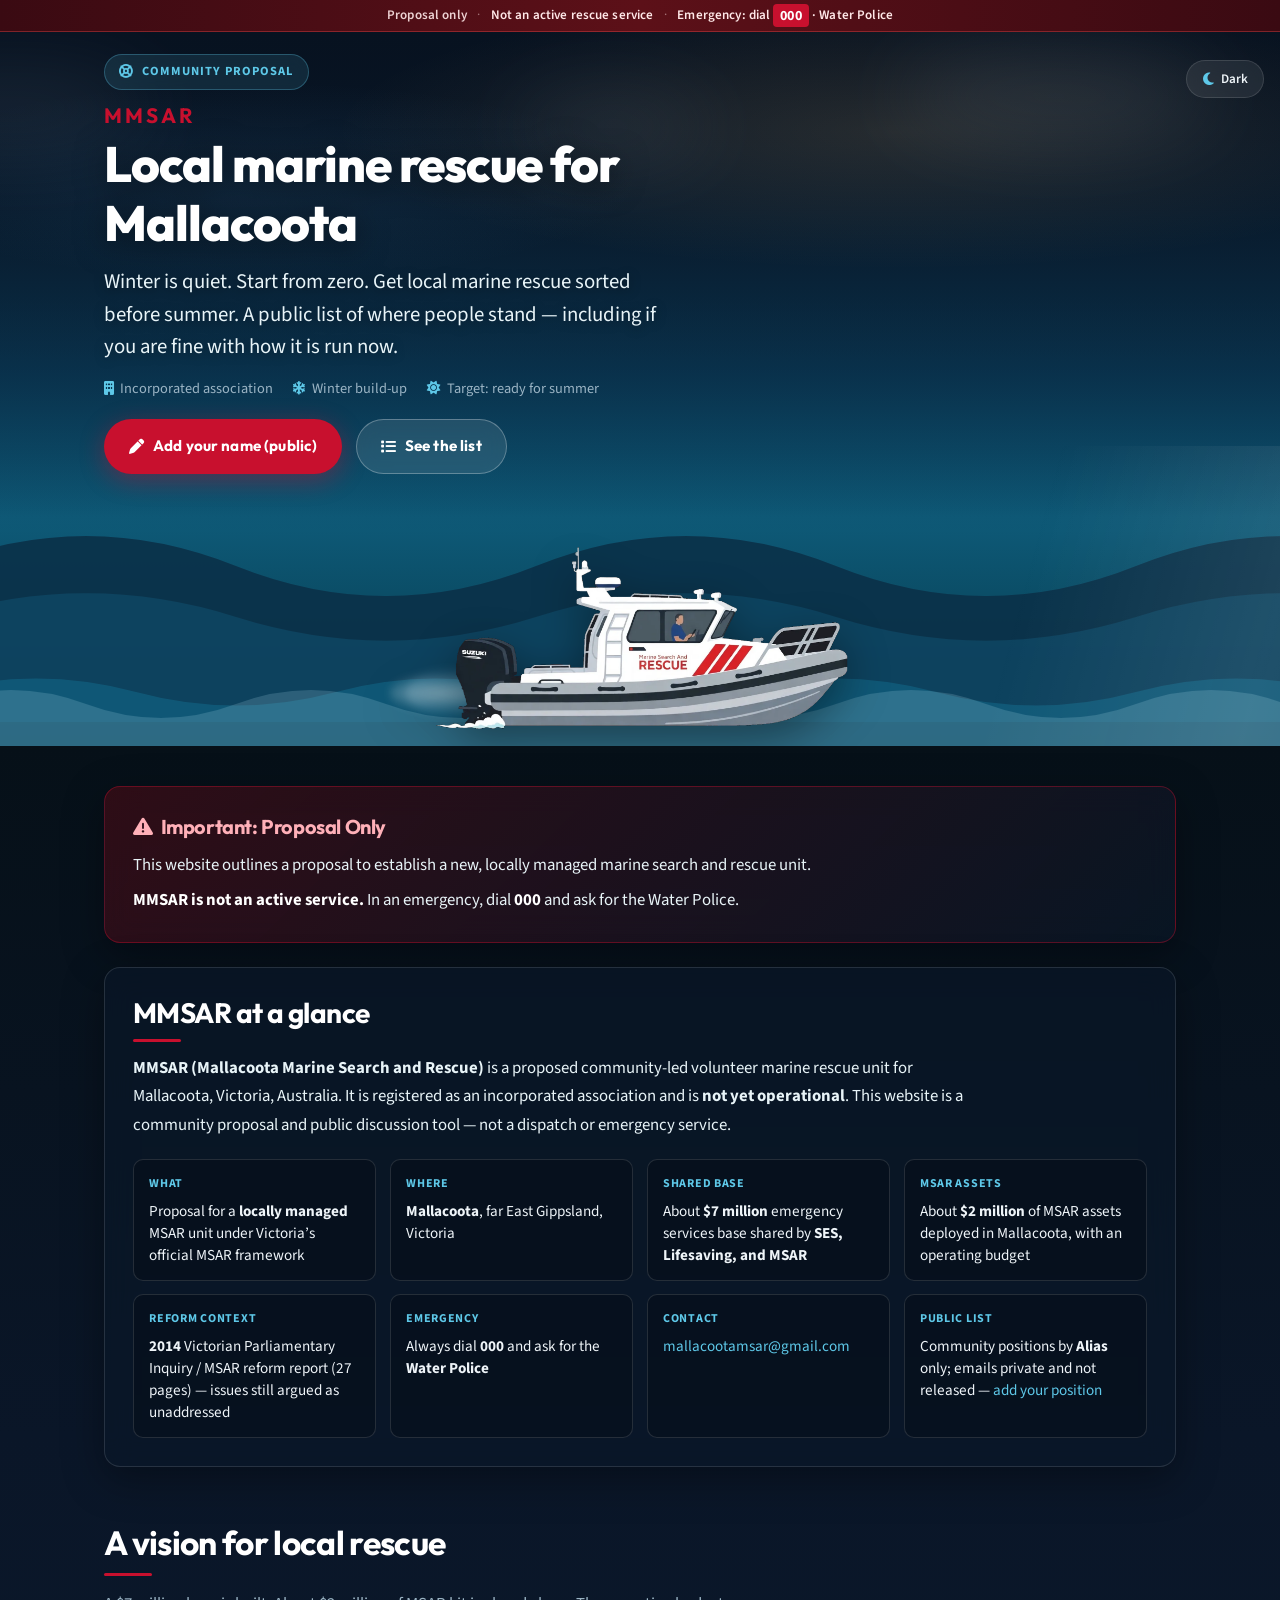
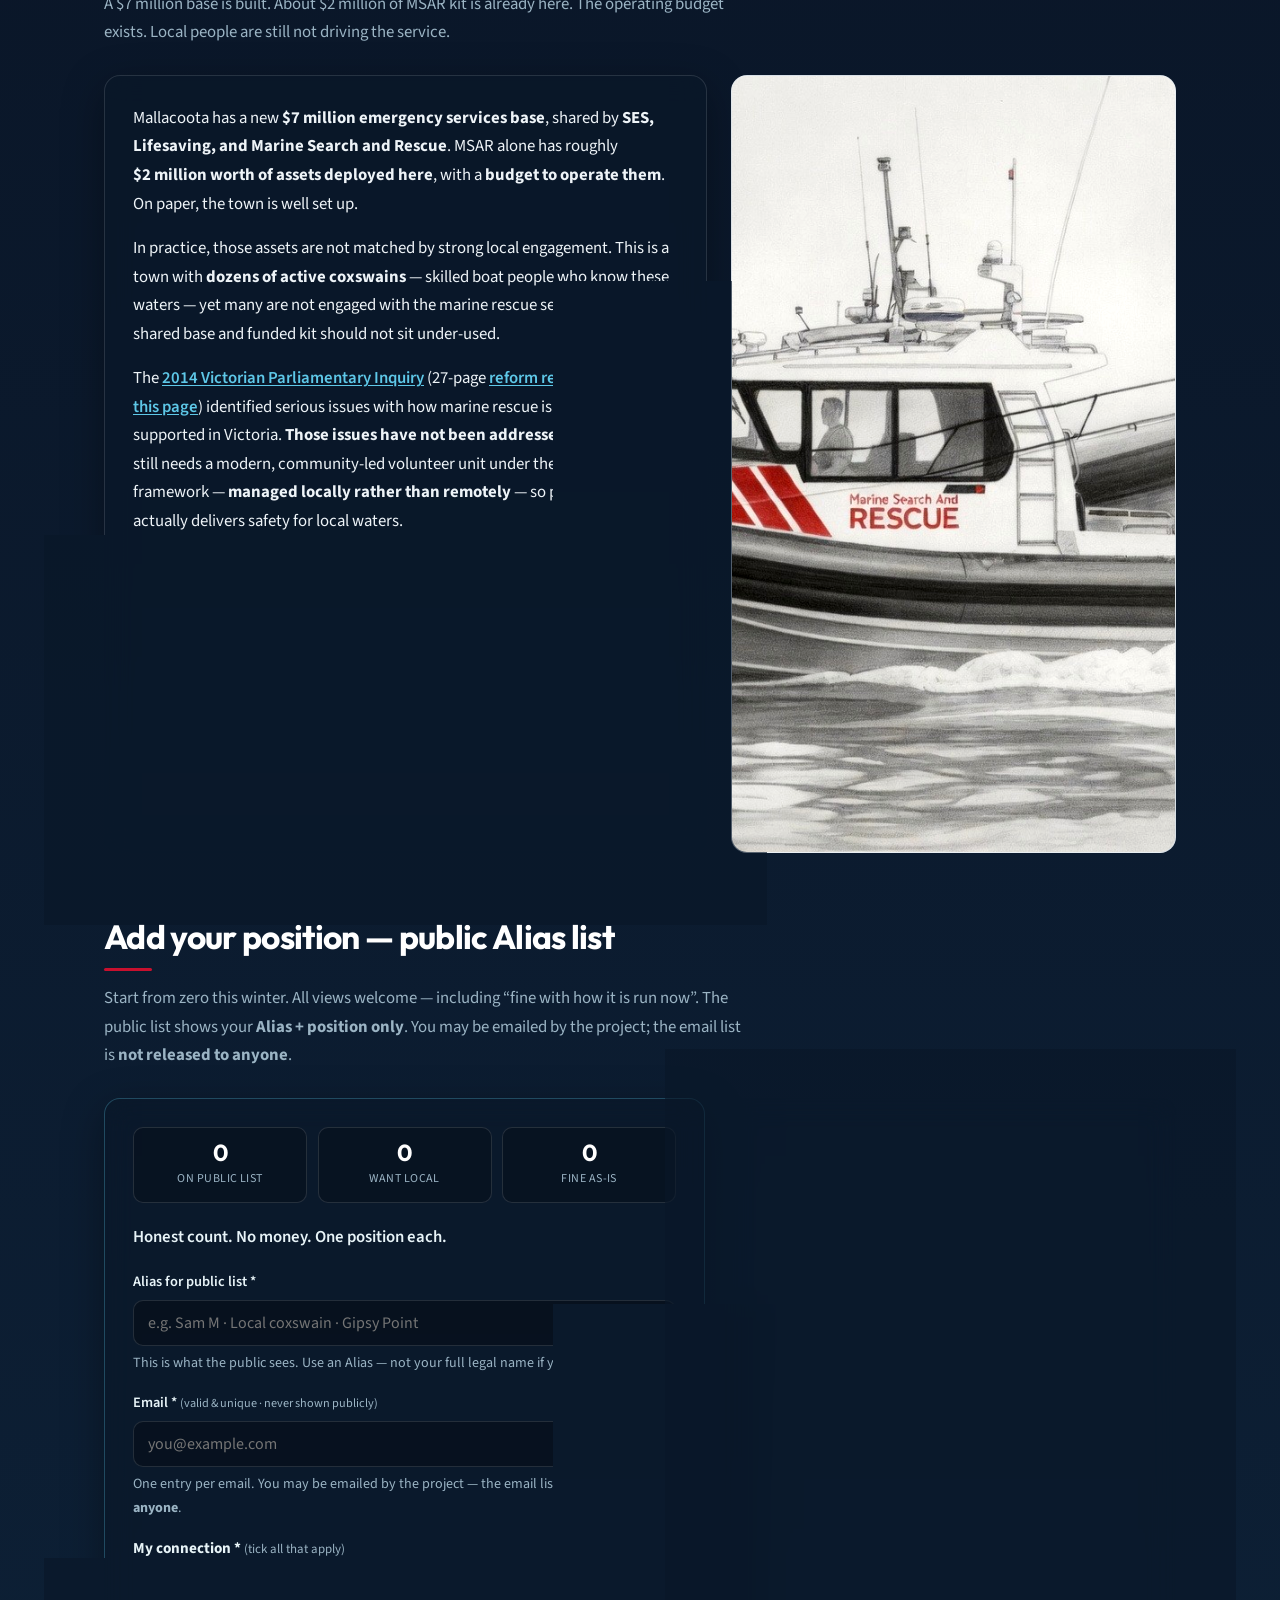
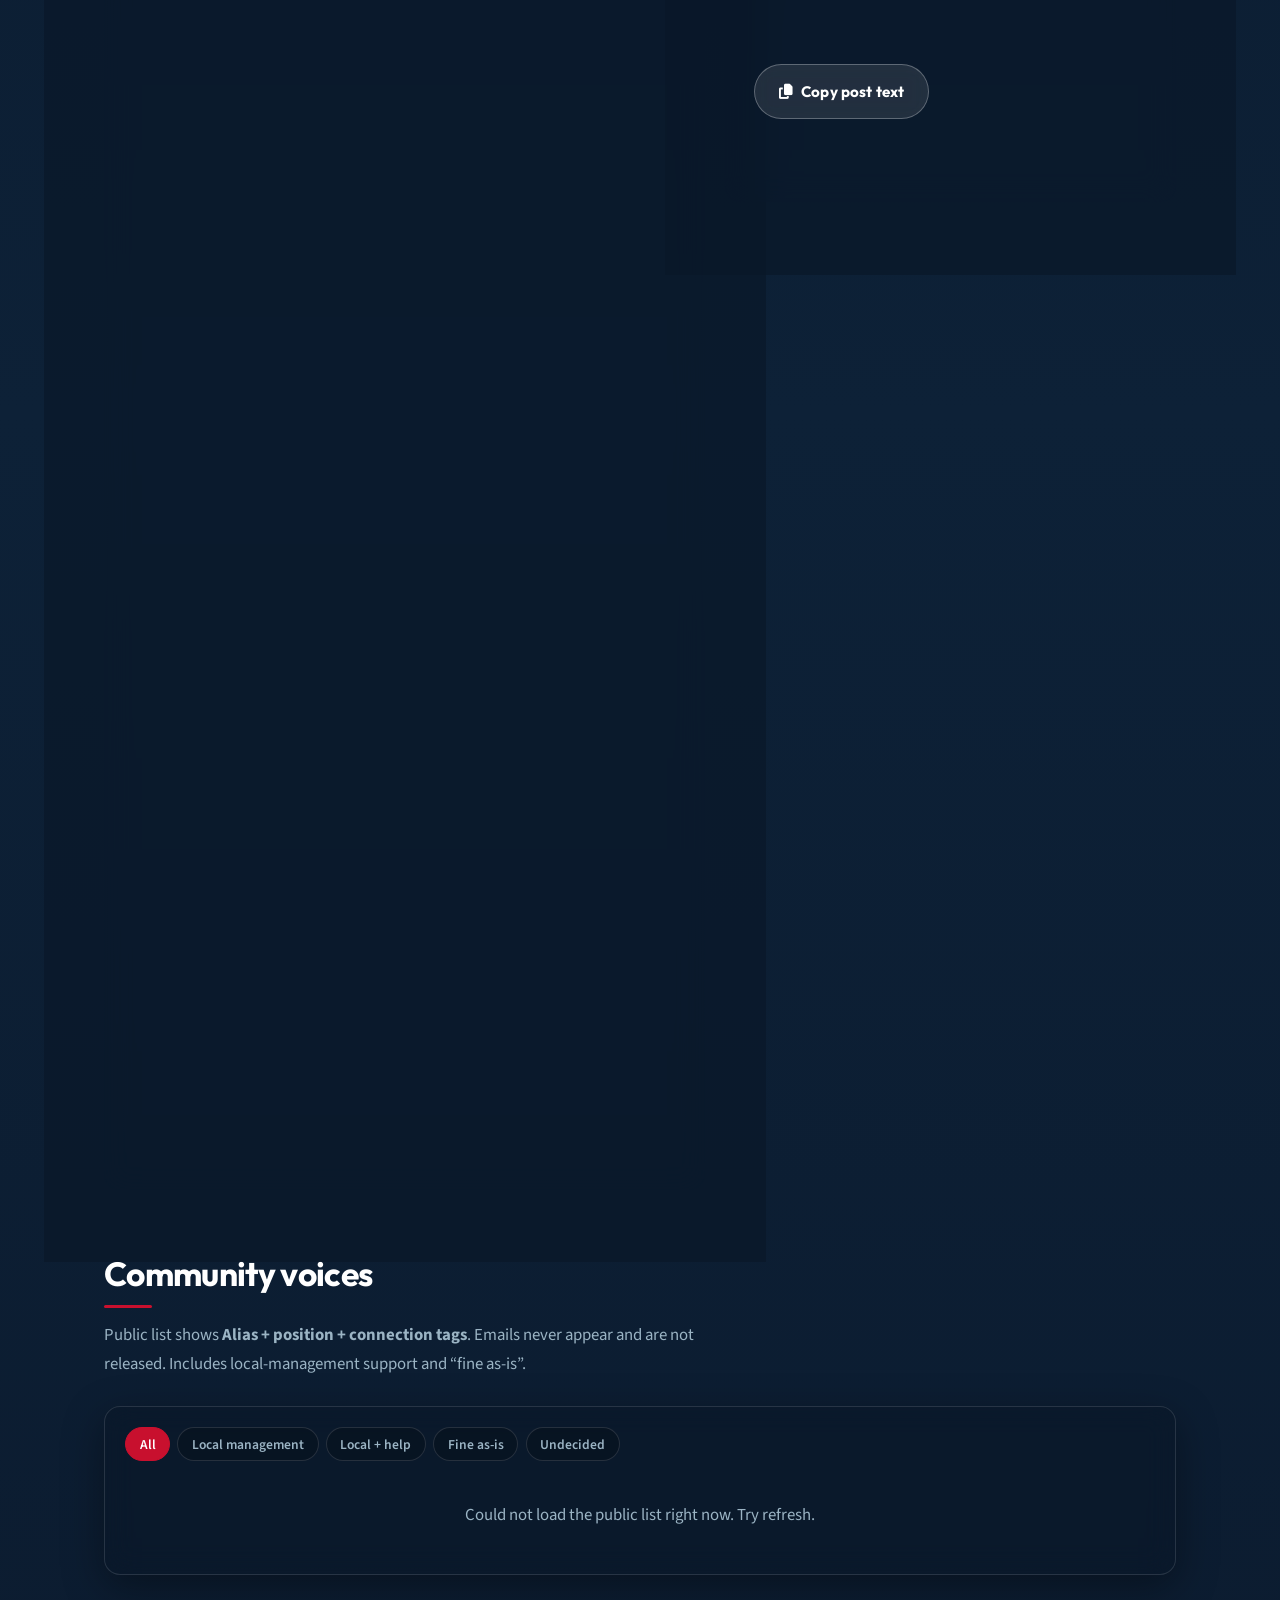
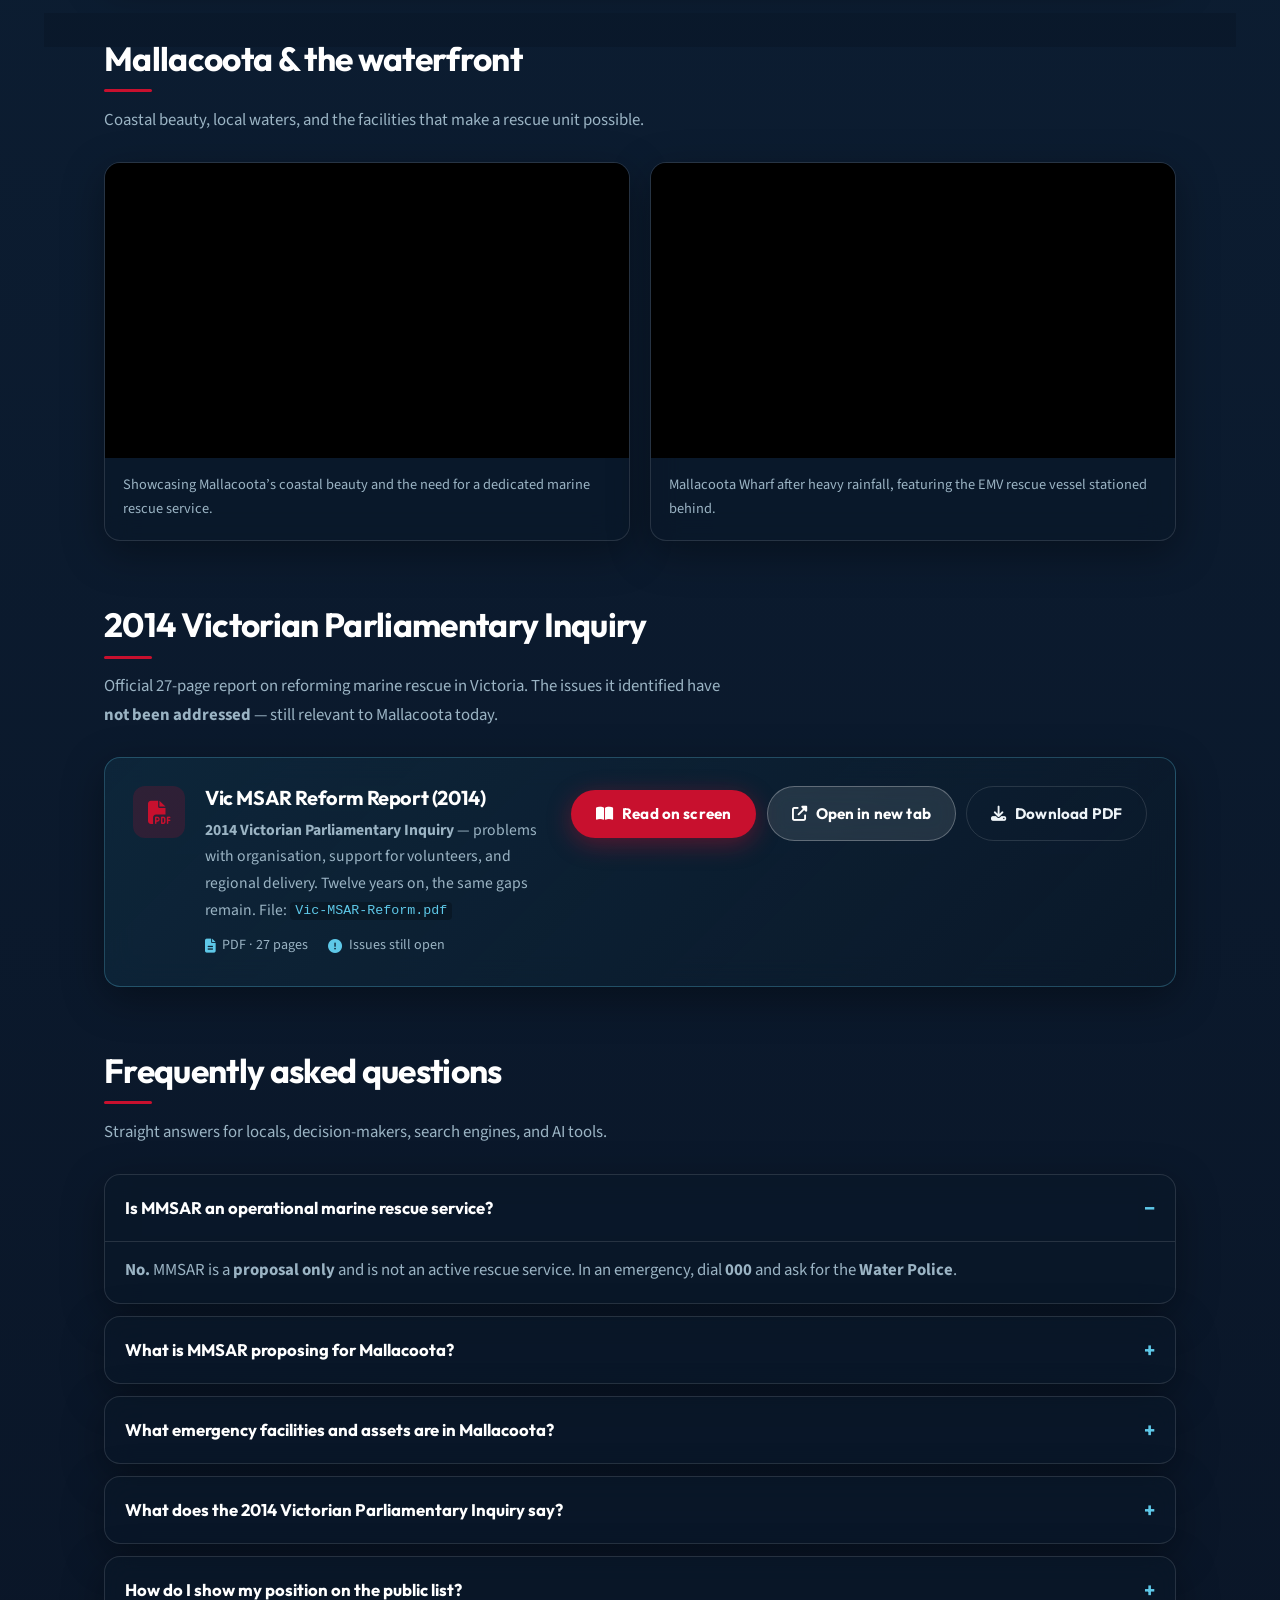
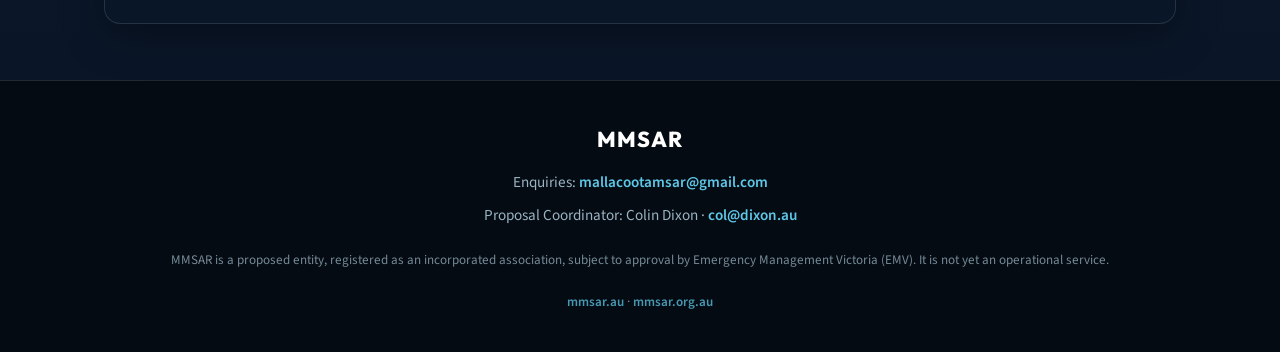
==== index.html @ d48cc823 "Pre-launch: OG card, 301s, clean list, WebP hero, form POST, mobile banner Facebook share meta + og-" ====
<!DOCTYPE html>
<html lang="en-AU">
<head>
  <!-- Google tag (gtag.js) -->
  <script async src="https://www.googletagmanager.com/gtag/js?id=G-JKZW0CYEBL"></script>
  <script>
    window.dataLayer = window.dataLayer || [];
    function gtag(){dataLayer.push(arguments);}
    gtag('js', new Date());
    gtag('config', 'G-JKZW0CYEBL');
  </script>

  <meta charset="UTF-8">
  <meta name="viewport" content="width=device-width, initial-scale=1.0">
  <title>MMSAR — Mallacoota Marine Search and Rescue Proposal (Local MSAR)</title>
  <meta name="description" content="MMSAR is a community proposal for locally managed Marine Search and Rescue in Mallacoota, Victoria. $7m shared SES/Lifesaving/MSAR base, ~$2m MSAR assets, operating budget. Not an operational service — dial 000 in an emergency.">
  <meta name="keywords" content="MMSAR, Mallacoota, marine search and rescue, MSAR, local marine rescue, Victoria, SES, Lifesaving, boat rescue">
  <meta name="author" content="MMSAR — Mallacoota Marine Search and Rescue (proposed)">
  <meta name="robots" content="index, follow, max-image-preview:large, max-snippet:-1">
  <meta name="theme-color" content="#0a1628">
  <meta name="geo.region" content="AU-VIC">
  <meta name="geo.placename" content="Mallacoota">

  <link rel="canonical" href="https://mmsar.au/">
  <link rel="alternate" href="https://mmsar.au/" hreflang="en-au">
  <link rel="alternate" href="https://mmsar.au/" hreflang="x-default">

  <!-- Open Graph (Facebook / share cards) -->
  <meta property="og:type" content="website">
  <meta property="og:url" content="https://mmsar.au/">
  <meta property="og:title" content="Local marine rescue for Mallacoota — add your position">
  <meta property="og:description" content="$7m shared emergency base, ~$2m of MSAR assets — yet no strong local leadership. Public list of where locals stand. All views welcome, including 'fine with how it's run now'.">
  <meta property="og:image" content="https://mmsar.au/images/og-card.jpg">
  <meta property="og:image:width" content="1200">
  <meta property="og:image:height" content="630">
  <meta property="og:image:alt" content="Local marine rescue for Mallacoota — MMSAR proposal">
  <meta property="og:site_name" content="MMSAR">
  <meta property="og:locale" content="en_AU">

  <!-- Twitter / X -->
  <meta name="twitter:card" content="summary_large_image">
  <meta name="twitter:title" content="Local marine rescue for Mallacoota — add your position">
  <meta name="twitter:description" content="$7m shared emergency base, ~$2m of MSAR assets — yet no strong local leadership. Public list of where locals stand. All views welcome, including 'fine with how it's run now'.">
  <meta name="twitter:image" content="https://mmsar.au/images/og-card.jpg">

  <link rel="icon" href="favicon.ico" sizes="any">
  <link rel="icon" type="image/png" href="images/apple-touch-icon.png">
  <link rel="apple-touch-icon" href="apple-touch-icon.png">

  <link rel="preconnect" href="https://fonts.googleapis.com">
  <link rel="preconnect" href="https://fonts.gstatic.com" crossorigin>
  <link href="https://fonts.googleapis.com/css2?family=Outfit:wght@500;600;700;800&family=Source+Sans+3:wght@400;500;600;700&display=swap" rel="stylesheet">
  <link rel="stylesheet" href="https://cdnjs.cloudflare.com/ajax/libs/font-awesome/6.5.2/css/all.min.css">
  <link rel="stylesheet" href="styles.css?v=15">

  <!-- Structured data for search + AI -->
  <script type="application/ld+json">
  {
    "@context": "https://schema.org",
    "@graph": [
      {
        "@type": "Organization",
        "@id": "https://mmsar.au/#organization",
        "name": "MMSAR",
        "alternateName": [
          "Mallacoota Marine Search and Rescue",
          "Mallacoota MSAR"
        ],
        "url": "https://mmsar.au/",
        "email": "mallacootamsar@gmail.com",
        "description": "Proposed community-led Marine Search and Rescue unit for Mallacoota, Victoria. Incorporated association; not yet an operational rescue service.",
        "areaServed": {
          "@type": "Place",
          "name": "Mallacoota",
          "containedInPlace": {
            "@type": "AdministrativeArea",
            "name": "Victoria, Australia"
          }
        },
        "contactPoint": {
          "@type": "ContactPoint",
          "email": "mallacootamsar@gmail.com",
          "contactType": "enquiries",
          "availableLanguage": "English"
        }
      },
      {
        "@type": "WebSite",
        "@id": "https://mmsar.au/#website",
        "url": "https://mmsar.au/",
        "name": "MMSAR — Mallacoota Marine Search and Rescue Proposal",
        "description": "Community proposal website for locally managed marine search and rescue in Mallacoota.",
        "publisher": { "@id": "https://mmsar.au/#organization" },
        "inLanguage": "en-AU"
      },
      {
        "@type": "WebPage",
        "@id": "https://mmsar.au/#webpage",
        "url": "https://mmsar.au/",
        "name": "MMSAR — Proposal for Mallacoota Marine Search and Rescue",
        "isPartOf": { "@id": "https://mmsar.au/#website" },
        "about": { "@id": "https://mmsar.au/#organization" },
        "description": "Proposal for a locally managed Marine Search and Rescue unit in Mallacoota, Victoria, including public community positions list.",
        "inLanguage": "en-AU",
        "primaryImageOfPage": {
          "@type": "ImageObject",
          "url": "https://mmsar.au/images/og-card.jpg"
        }
      },
      {
        "@type": "FAQPage",
        "@id": "https://mmsar.au/#faq",
        "mainEntity": [
          {
            "@type": "Question",
            "name": "Is MMSAR an operational marine rescue service?",
            "acceptedAnswer": {
              "@type": "Answer",
              "text": "No. MMSAR is a proposal only and is not an active rescue service. In an emergency, dial 000 and ask for the Water Police."
            }
          },
          {
            "@type": "Question",
            "name": "What is MMSAR proposing for Mallacoota?",
            "acceptedAnswer": {
              "@type": "Answer",
              "text": "A community-led volunteer Marine Search and Rescue unit under the official Victorian MSAR framework, managed locally rather than remotely, to make better use of public assets in Mallacoota."
            }
          },
          {
            "@type": "Question",
            "name": "What emergency facilities and assets are in Mallacoota?",
            "acceptedAnswer": {
              "@type": "Answer",
              "text": "Mallacoota has a new approximately $7 million emergency services base shared by SES, Lifesaving, and Marine Search and Rescue. MSAR has roughly $2 million worth of assets deployed in Mallacoota, with a budget to operate them."
            }
          },
          {
            "@type": "Question",
            "name": "What does the 2014 Victorian Parliamentary Inquiry say?",
            "acceptedAnswer": {
              "@type": "Answer",
              "text": "The 2014 Victorian Parliamentary Inquiry and related MSAR reform report (27 pages) identified issues with how marine rescue is organised and supported in Victoria. This proposal argues those issues have not been adequately addressed and that Mallacoota needs stronger local volunteer engagement."
            }
          },
          {
            "@type": "Question",
            "name": "How can I show my position on the public list?",
            "acceptedAnswer": {
              "@type": "Answer",
              "text": "Use the form on https://mmsar.au/#support. Enter an Alias for the public list, a valid unique email (kept private and not released), your connection to the area, and where you stand — including support for local management, offering to help, or that you are fine with how it is run now."
            }
          }
        ]
      }
    ]
  }
  </script>
</head>
<body class="dark">

  <!-- Emergency / proposal strip (always visible; condensed on small screens) -->
  <div class="alert-bar" role="alert">
    <span class="alert-full">
      <span class="label">Proposal only</span>
      <span class="sep">·</span>
      <span>Not an active rescue service</span>
      <span class="sep">·</span>
      <span>Emergency: dial <strong>000</strong> · Water Police</span>
    </span>
    <span class="alert-short">
      Proposal only · Dial <strong>000</strong> Water Police
    </span>
  </div>

  <button type="button" class="theme-toggle" onclick="toggleTheme()" aria-label="Toggle colour theme">
    <i class="fas fa-moon" aria-hidden="true"></i>
    <span>Dark</span>
  </button>

  <!-- ═══ HERO with animated boat ═══ -->
  <header class="hero" id="top">
    <div class="hero-sky" aria-hidden="true"></div>
    <div class="hero-clouds" aria-hidden="true">
      <div class="cloud cloud-1"></div>
      <div class="cloud cloud-2"></div>
      <div class="cloud cloud-3"></div>
    </div>

    <div class="hero-ocean" aria-hidden="true">
      <div class="wave-layer wave-1"></div>
      <div class="wave-layer wave-2"></div>
      <div class="wave-layer wave-3"></div>
      <div class="wave-layer wave-foam"></div>
      <div class="ocean-shimmer"></div>
    </div>

    <div class="hero-content">
      <span class="hero-badge">
        <i class="fas fa-life-ring" aria-hidden="true"></i>
        Community proposal
      </span>
      <h1>
        <span class="accent">MMSAR</span>
        Local marine rescue for Mallacoota
      </h1>
      <p class="hero-lead">
        Winter is quiet. Start from zero. Get local marine rescue sorted before summer.
        A public list of where people stand — including if you are fine with how it is run now.
      </p>
      <div class="hero-meta">
        <span><i class="fas fa-building" aria-hidden="true"></i> Incorporated association</span>
        <span><i class="fas fa-snowflake" aria-hidden="true"></i> Winter build-up</span>
        <span><i class="fas fa-sun" aria-hidden="true"></i> Target: ready for summer</span>
      </div>
      <div class="hero-actions">
        <a href="#support" class="btn btn-primary">
          <i class="fas fa-pen" aria-hidden="true"></i> Add your name (public)
        </a>
        <a href="#voices" class="btn btn-secondary">
          <i class="fas fa-list" aria-hidden="true"></i> See the list
        </a>
      </div>
    </div>

    <div class="boat-stage" aria-hidden="true">
      <div class="boat-track">
        <div class="boat-bob">
          <div class="boat-wake"></div>
          <img
            src="images/Naiad-1.webp?v=15"
            alt="Marine search and rescue vessel underway"
            width="1600"
            height="739"
            decoding="async"
            fetchpriority="high"
          >
        </div>
      </div>
    </div>
  </header>

  <main class="main">
    <!-- Disclaimer -->
    <section class="section" style="padding-top: 2.5rem; padding-bottom: 0;">
      <div class="card disclaimer-card">
        <h2><i class="fas fa-exclamation-triangle" aria-hidden="true"></i> Important: Proposal Only</h2>
        <p>This website outlines a proposal to establish a new, locally managed marine search and rescue unit.</p>
        <p><strong>MMSAR is not an active service.</strong> In an emergency, dial <strong>000</strong> and ask for the Water Police.</p>
      </div>
    </section>

    <!-- At a glance — dense facts for people + search/AI -->
    <section class="section" id="about" style="padding-top: 1.5rem; padding-bottom: 0;" aria-labelledby="facts-heading">
      <div class="card facts-card">
        <h2 id="facts-heading">MMSAR at a glance</h2>
        <p class="facts-lead">
          <strong>MMSAR (Mallacoota Marine Search and Rescue)</strong> is a proposed community-led
          volunteer marine rescue unit for Mallacoota, Victoria, Australia. It is registered as an
          incorporated association and is <strong>not yet operational</strong>. This website is a
          community proposal and public discussion tool — not a dispatch or emergency service.
        </p>
        <dl class="facts-grid">
          <div class="fact">
            <dt>What</dt>
            <dd>Proposal for a <strong>locally managed</strong> MSAR unit under Victoria’s official MSAR framework</dd>
          </div>
          <div class="fact">
            <dt>Where</dt>
            <dd><strong>Mallacoota</strong>, far East Gippsland, Victoria</dd>
          </div>
          <div class="fact">
            <dt>Shared base</dt>
            <dd>About <strong>$7&nbsp;million</strong> emergency services base shared by <strong>SES, Lifesaving, and MSAR</strong></dd>
          </div>
          <div class="fact">
            <dt>MSAR assets</dt>
            <dd>About <strong>$2&nbsp;million</strong> of MSAR assets deployed in Mallacoota, with an operating budget</dd>
          </div>
          <div class="fact">
            <dt>Reform context</dt>
            <dd><strong>2014</strong> Victorian Parliamentary Inquiry / MSAR reform report (27 pages) — issues still argued as unaddressed</dd>
          </div>
          <div class="fact">
            <dt>Emergency</dt>
            <dd>Always dial <strong>000</strong> and ask for the <strong>Water Police</strong></dd>
          </div>
          <div class="fact">
            <dt>Contact</dt>
            <dd><a href="mailto:mallacootamsar@gmail.com">mallacootamsar@gmail.com</a></dd>
          </div>
          <div class="fact">
            <dt>Public list</dt>
            <dd>Community positions by <strong>Alias</strong> only; emails private and not released — <a href="#support">add your position</a></dd>
          </div>
        </dl>
      </div>
    </section>

    <!-- Vision -->
    <section class="section" id="vision">
      <div class="section-header">
        <h2>A vision for local rescue</h2>
        <p>
          A $7&nbsp;million base is built. About $2&nbsp;million of MSAR kit is already here.
          The operating budget exists. Local people are still not driving the service.
        </p>
      </div>
      <div class="vision-grid">
        <div class="card vision-text">
          <p>
            Mallacoota has a new <strong>$7&nbsp;million emergency services base</strong>,
            shared by <strong>SES, Lifesaving, and Marine Search and Rescue</strong>.
            MSAR alone has roughly <strong>$2&nbsp;million worth of assets deployed here</strong>,
            with a <strong>budget to operate them</strong>. On paper, the town is well set up.
          </p>
          <p>
            In practice, those assets are not matched by strong local engagement.
            This is a town with <strong>dozens of active coxswains</strong> — skilled boat people
            who know these waters — yet many are not engaged with the marine rescue service.
            A modern shared base and funded kit should not sit under-used.
          </p>
          <p>
            The
            <a href="#inquiry" class="text-link">2014 Victorian Parliamentary Inquiry</a>
            (27-page
            <a href="images/Vic-MSAR-Reform.pdf" target="_blank" rel="noopener noreferrer" class="text-link">reform report</a>
            —
            <a href="#inquiry" class="text-link" onclick="openPdfModal(); return false;">read on this page</a>)
            identified serious issues with how marine rescue is organised and supported in Victoria.
            <strong>Those issues have not been addressed</strong>. Mallacoota still needs a modern,
            community-led volunteer unit under the official MSAR framework —
            <strong>managed locally rather than remotely</strong> — so public investment actually
            delivers safety for local waters.
          </p>
          <p>
            We are starting from <strong>zero</strong> on an honest public count of where Mallacoota stands.
            Winter is the quiet season — the right window to organise so the problem is fixed
            <strong>before summer</strong> traffic and risk return. Pushback from existing structures
            is expected. That does not change the need for a clear local answer.
          </p>
          <p>
            That answer: put local talent, a shared $7&nbsp;million base, and $2&nbsp;million of MSAR
            assets together for the community they were meant to serve — under the official MSAR
            framework, managed here.
          </p>
          <div class="status-pills" style="margin-top: 1.25rem;">
            <span class="pill"><i class="fas fa-file-signature" aria-hidden="true"></i> Inc. registered</span>
            <span class="pill red"><i class="fas fa-ban" aria-hidden="true"></i> Not yet operational</span>
            <span class="pill"><i class="fas fa-list" aria-hidden="true"></i> Public voices list</span>
          </div>
        </div>
        <div class="vision-aside">
          <div class="vision-art">
            <img
              src="images/boat-sketch.jpg?v=4"
              alt="Pencil illustration of a Mallacoota marine rescue vessel underway"
              width="1152"
              height="864"
              loading="lazy"
            >
          </div>
        </div>
      </div>
    </section>

    <!-- Support — public list + all viewpoints -->
    <section class="section" id="support" style="padding-top: 0.5rem;">
      <div class="section-header">
        <h2>Add your position — public Alias list</h2>
        <p>
          Start from zero this winter. All views welcome — including “fine with how it is run now”.
          The public list shows your <strong>Alias + position only</strong>. You may be emailed by
          the project; the email list is <strong>not released to anyone</strong>.
        </p>
      </div>

      <div class="support-layout">
        <div class="card support-card">
          <div class="support-stats" id="live-stats" aria-label="Community responses">
            <div class="stat">
              <strong id="stat-public">0</strong>
              <span>on public list</span>
            </div>
            <div class="stat">
              <strong id="stat-support">0</strong>
              <span>want local</span>
            </div>
            <div class="stat">
              <strong id="stat-status">0</strong>
              <span>fine as-is</span>
            </div>
          </div>

          <form id="support-form" class="support-form" method="post" action="api/submit.php" novalidate>
            <p class="support-lead">
              Honest count. No money. One position each.
            </p>

            <div class="form-group">
              <label for="Alias">Alias for public list *</label>
              <input type="text" id="Alias" name="Alias" required maxlength="80" autocomplete="nickname" placeholder="e.g. Sam M · Local coxswain · Gipsy Point">
              <p class="form-hint" style="margin-top: 0.35rem;">
                This is what the public sees. Use an Alias — not your full legal name if you prefer privacy.
              </p>
            </div>
            <div class="form-group">
              <label for="Email">Email * <span class="optional">(valid &amp; unique · never shown publicly)</span></label>
              <input type="email" id="Email" name="Email" required autocomplete="email" placeholder="you@example.com" inputmode="email">
              <p class="form-hint" style="margin-top: 0.35rem;">
                One entry per email. You may be emailed by the project — the email list is
                <strong>not released to anyone</strong>.
              </p>
            </div>

            <fieldset class="intent-fieldset connection-fieldset">
              <legend>My connection * <span class="optional">(tick all that apply)</span></legend>
              <label class="connection-option">
                <input type="checkbox" name="connection[]" id="conn-live" value="live_here">
                <span>
                  <strong>I live here</strong>
                  <em>Mallacoota or nearby (e.g. Genoa, Gipsy Point, Cann River area)</em>
                </span>
              </label>
              <label class="connection-option">
                <input type="checkbox" name="connection[]" id="conn-boat" value="boat_here">
                <span>
                  <strong>I boat here</strong>
                  <em>Regularly use local waters (trailer, mooring, fishing, commercial, etc.)</em>
                </span>
              </label>
              <label class="connection-option">
                <input type="checkbox" name="connection[]" id="conn-family" value="family_friends">
                <span>
                  <strong>Family or friends live or boat here</strong>
                  <em>Holiday house, visitors, kids — still a stake in local safety</em>
                </span>
              </label>
              <label class="connection-option">
                <input type="checkbox" name="connection[]" id="conn-interested" value="interested">
                <span>
                  <strong>Just following / interested</strong>
                  <em>No strong local tie — still watching the issue</em>
                </span>
              </label>
              <label class="connection-option">
                <input type="checkbox" name="connection[]" id="conn-experience" value="msar_experience">
                <span>
                  <strong>Marine rescue / emergency experience</strong>
                  <em>Coxswain, crew, SES, Lifesaving, first aid, or similar</em>
                </span>
              </label>
            </fieldset>

            <fieldset class="intent-fieldset">
              <legend>Where I stand</legend>
              <label class="intent-option">
                <input type="radio" name="Intent" id="intent-support" value="support" checked>
                <span>
                  <strong>I support local management</strong>
                  <em>I want MSAR assets managed here, under a local unit</em>
                </span>
              </label>
              <label class="intent-option">
                <input type="radio" name="Intent" id="intent-volunteer" value="volunteer">
                <span>
                  <strong>I support local management and offer to help</strong>
                  <em>Yes to local control — and I may help as crew, skipper, radio, or shore support</em>
                </span>
              </label>
              <label class="intent-option">
                <input type="radio" name="Intent" id="intent-status" value="status_quo">
                <span>
                  <strong>I’m fine with how it is run now</strong>
                  <em>I support the current / existing remote arrangements</em>
                </span>
              </label>
              <label class="intent-option">
                <input type="radio" name="Intent" id="intent-informed" value="informed">
                <span>
                  <strong>Undecided — stay informed</strong>
                  <em>Keep me on the list for updates only</em>
                </span>
              </label>
            </fieldset>

            <div id="volunteer-extra" class="volunteer-extra hidden-section">
              <p class="form-hint">Optional — how you might help later:</p>
              <div class="role-chips">
                <label class="chip"><input type="checkbox" id="Crew" name="Crew" value="1"> Crew</label>
                <label class="chip"><input type="checkbox" id="Skipper" name="Skipper" value="1"> Skipper / coxswain</label>
                <label class="chip"><input type="checkbox" id="Radio" name="Radio" value="1"> Radio</label>
                <label class="chip"><input type="checkbox" id="Admin" name="Admin" value="1"> Admin</label>
                <label class="chip"><input type="checkbox" id="General" name="General" value="1"> Shore / general</label>
              </div>
              <div class="form-group" style="margin-top: 0.85rem;">
                <label for="Other">Other skills</label>
                <input type="text" id="Other" name="Other" placeholder="e.g. mechanical, first aid, training">
              </div>
            </div>

            <div class="form-group">
              <label for="Comments">Anything to add? <span class="optional">(optional — not shown on public list)</span></label>
              <textarea id="Comments" name="Comments" rows="2" placeholder="One line is fine."></textarea>
            </div>

            <label class="public-check" id="public-check-label">
              <input type="checkbox" id="Public" name="Public" value="1" checked>
              <span>
                <strong>Show my Alias on the public list</strong>
                — position visible as Alias only. Email never published.
                The contact list is not released to anyone. Use an Alias for privacy
                (if you untick this, we’ll remind you).
              </span>
            </label>

            <!-- Honeypot — leave empty (bots often fill this) -->
            <div class="hp-field" aria-hidden="true">
              <label for="website">Website</label>
              <input type="text" id="website" name="website" tabindex="-1" autocomplete="off">
            </div>

            <div class="form-submit-wrap">
              <button type="submit" id="submit-button" class="btn btn-primary btn-block">
                <i class="fas fa-check" aria-hidden="true"></i> Publish my position
              </button>
            </div>
            <p class="form-privacy">
              Public list = <strong>Alias + position + connection tags</strong> (not your email).
              You may be emailed by the project
              (<a href="mailto:mallacootamsar@gmail.com">mallacootamsar@gmail.com</a>);
              the email list is <strong>not released to anyone</strong>.
              Proposal only — not an operational rescue service. Dial <strong>000</strong> in an emergency.
            </p>
            <div id="form-feedback"></div>
          </form>
        </div>

        <aside class="card support-aside">
          <h3>Why a public list</h3>
          <p>
            Silent agreement does not move decision-makers. A visible list of locals —
            <strong>for and against change</strong> — is honest evidence of community view.
          </p>
          <p>
            Winter is quiet. We start the count at zero and build through the off-season so
            Mallacoota is not still arguing about this when summer risk returns.
          </p>
          <p>
            Existing organisations may push back hard. That is expected. This page still asks
            for a clear public answer from people who live and boat here.
          </p>
          <h3 class="aside-sub">Share on Facebook</h3>
          <p class="share-blurb" id="share-blurb">
            Mallacoota: $7m shared emergency base (SES, Lifesaving, MSAR), ~$2m MSAR assets, operating
            budget — yet local marine rescue still lacks strong local leadership. 2014 inquiry issues
            are still open. Winter is quiet: public list from zero, aim to sort this before summer.
            All views welcome, including “I’m fine with how it’s run now”:
            https://mmsar.au/#support
          </p>
          <div class="aside-actions">
            <button type="button" class="btn btn-secondary" id="copy-share-btn">
              <i class="fas fa-copy" aria-hidden="true"></i> Copy post text
            </button>
            <a
              class="btn btn-ghost"
              href="https://www.facebook.com/sharer/sharer.php?u=https%3A%2F%2Fmmsar.au%2F%23support"
              target="_blank"
              rel="noopener noreferrer"
            >
              <i class="fab fa-facebook" aria-hidden="true"></i> Share link
            </a>
          </div>
          <p class="form-hint" style="margin-top: 1rem;">
            Prefer email?
            <a href="mailto:mallacootamsar@gmail.com?subject=MMSAR%20public%20list&body=Name%3A%0APosition%20(support%20local%20%2F%20volunteer%20%2F%20fine%20as-is%20%2F%20undecided)%3A%0A">
              Write to mallacootamsar@gmail.com
            </a>
          </p>
        </aside>
      </div>
    </section>

    <!-- Public voices list -->
    <section class="section" id="voices" style="padding-top: 0.5rem;">
      <div class="section-header">
        <h2>Community voices</h2>
        <p>
          Public list shows <strong>Alias + position + connection tags</strong>. Emails never appear
          and are not released. Includes local-management support and “fine as-is”.
        </p>
      </div>
      <div class="card voices-card">
        <div class="voices-filters" id="voices-filters" role="tablist">
          <button type="button" class="voices-filter is-active" data-filter="all">All</button>
          <button type="button" class="voices-filter" data-filter="support">Local management</button>
          <button type="button" class="voices-filter" data-filter="volunteer">Local + help</button>
          <button type="button" class="voices-filter" data-filter="status_quo">Fine as-is</button>
          <button type="button" class="voices-filter" data-filter="informed">Undecided</button>
        </div>
        <div id="voices-list" class="voices-list" aria-live="polite">
          <p class="voices-empty">Loading the public list…</p>
        </div>
      </div>
    </section>

    <!-- Media -->
    <section class="section" id="media" style="padding-top: 0.5rem;">
      <div class="section-header">
        <h2>Mallacoota &amp; the waterfront</h2>
        <p>Coastal beauty, local waters, and the facilities that make a rescue unit possible.</p>
      </div>
      <div class="media-grid">
        <div class="card media-card">
          <div class="frame">
            <iframe
              src="https://www.youtube.com/embed/GHDNEKahbyQ"
              title="Mallacoota coastal video"
              allow="accelerometer; autoplay; clipboard-write; encrypted-media; gyroscope; picture-in-picture"
              allowfullscreen
              loading="lazy"
            ></iframe>
          </div>
          <p class="caption">Showcasing Mallacoota’s coastal beauty and the need for a dedicated marine rescue service.</p>
        </div>
        <div class="card media-card">
          <div class="frame">
            <iframe
              src="https://kuula.co/share/hdmJ4?logo=1&info=1&fs=1&vr=1&zoom=1&sd=1&autorotate=0.51&thumbs=1"
              title="Mallacoota Wharf 360 view"
              allow="xr-spatial-tracking; gyroscope; accelerometer"
              allowfullscreen
              loading="lazy"
            ></iframe>
          </div>
          <p class="caption">Mallacoota Wharf after heavy rainfall, featuring the EMV rescue vessel stationed behind.</p>
        </div>
      </div>
    </section>

    <!-- 2014 Parliamentary Inquiry PDF -->
    <section class="section" id="inquiry" style="padding-top: 0.5rem;">
      <div class="section-header">
        <h2>2014 Victorian Parliamentary Inquiry</h2>
        <p>
          Official 27-page report on reforming marine rescue in Victoria. The issues it identified
          have <strong>not been addressed</strong> — still relevant to Mallacoota today.
        </p>
      </div>
      <div class="card reading-card inquiry-card">
        <div class="inquiry-icon" aria-hidden="true">
          <i class="fas fa-file-pdf"></i>
        </div>
        <div class="text">
          <h3>Vic MSAR Reform Report (2014)</h3>
          <p>
            <strong>2014 Victorian Parliamentary Inquiry</strong> — problems with organisation,
            support for volunteers, and regional delivery. Twelve years on, the same gaps remain.
            File: <code>Vic-MSAR-Reform.pdf</code>
          </p>
          <p class="inquiry-meta">
            <span><i class="fas fa-file-alt" aria-hidden="true"></i> PDF · 27 pages</span>
            <span><i class="fas fa-exclamation-circle" aria-hidden="true"></i> Issues still open</span>
          </p>
        </div>
        <div class="inquiry-actions">
          <button type="button" class="btn btn-primary" onclick="openPdfModal()">
            <i class="fas fa-book-open" aria-hidden="true"></i> Read on screen
          </button>
          <a
            href="images/Vic-MSAR-Reform.pdf"
            target="_blank"
            rel="noopener noreferrer"
            class="btn btn-secondary"
          >
            <i class="fas fa-external-link-alt" aria-hidden="true"></i> Open in new tab
          </a>
          <a
            href="images/Vic-MSAR-Reform.pdf"
            download="Vic-MSAR-Reform.pdf"
            class="btn btn-ghost"
          >
            <i class="fas fa-download" aria-hidden="true"></i> Download PDF
          </a>
        </div>
      </div>
    </section>

    <!-- FAQ — visible content aligned with JSON-LD FAQPage -->
    <section class="section" id="faq" style="padding-top: 0.5rem;" aria-labelledby="faq-heading">
      <div class="section-header">
        <h2 id="faq-heading">Frequently asked questions</h2>
        <p>Straight answers for locals, decision-makers, search engines, and AI tools.</p>
      </div>
      <div class="faq-list">
        <details class="card faq-item" open>
          <summary>Is MMSAR an operational marine rescue service?</summary>
          <p>
            <strong>No.</strong> MMSAR is a <strong>proposal only</strong> and is not an active
            rescue service. In an emergency, dial <strong>000</strong> and ask for the
            <strong>Water Police</strong>.
          </p>
        </details>
        <details class="card faq-item">
          <summary>What is MMSAR proposing for Mallacoota?</summary>
          <p>
            A community-led volunteer Marine Search and Rescue unit under the official Victorian
            MSAR framework, <strong>managed locally rather than remotely</strong>, so public
            assets in Mallacoota are used for local safety.
          </p>
        </details>
        <details class="card faq-item">
          <summary>What emergency facilities and assets are in Mallacoota?</summary>
          <p>
            A new approximately <strong>$7&nbsp;million</strong> emergency services base shared by
            <strong>SES, Lifesaving, and MSAR</strong>. MSAR has roughly
            <strong>$2&nbsp;million</strong> of assets deployed in Mallacoota, with a budget to
            operate them.
          </p>
        </details>
        <details class="card faq-item">
          <summary>What does the 2014 Victorian Parliamentary Inquiry say?</summary>
          <p>
            The inquiry and related MSAR reform report (27 pages) identified problems with how
            marine rescue is organised and supported in Victoria. This proposal argues those
            issues have <strong>not been adequately addressed</strong>. Read the PDF in the
            <a href="#inquiry" class="text-link">inquiry section</a>.
          </p>
        </details>
        <details class="card faq-item">
          <summary>How do I show my position on the public list?</summary>
          <p>
            Use the form under <a href="#support" class="text-link">Add your position</a>.
            Enter an <strong>Alias</strong> for the public list, a valid unique email (private,
            not released), your connection to the area, and where you stand — including support
            for local management, offering to help, or that you are fine with how it is run now.
          </p>
        </details>
      </div>
    </section>
  </main>

  <footer class="site-footer">
    <div class="inner">
      <div class="brand">MMSAR</div>
      <p>
        Enquiries:
        <a href="mailto:mallacootamsar@gmail.com">mallacootamsar@gmail.com</a>
      </p>
      <p>
        Proposal Coordinator: Colin Dixon ·
        <a href="mailto:col@dixon.au">col@dixon.au</a>
      </p>
      <p class="fine">
        MMSAR is a proposed entity, registered as an incorporated association, subject to approval
        by Emergency Management Victoria (EMV). It is not yet an operational service.
      </p>
      <p class="fine">
        <a href="https://mmsar.au/">mmsar.au</a>
        ·
        <a href="https://mmsar.org.au/">mmsar.org.au</a>
      </p>
    </div>
  </footer>

  <!-- PDF reader modal -->
  <div
    id="pdf-modal"
    class="modal-overlay"
    onclick="if (event.target === this) closePdfModal()"
    role="dialog"
    aria-modal="true"
    aria-labelledby="pdf-modal-title"
  >
    <div class="modal-content pdf-modal-content" onclick="event.stopPropagation()">
      <button type="button" class="modal-close" onclick="closePdfModal()" aria-label="Close PDF reader">×</button>
      <div class="pdf-modal-header">
        <h2 id="pdf-modal-title">2014 Victorian Parliamentary Inquiry</h2>
        <p class="modal-subtitle">Vic MSAR Reform Report — scroll to read, or download a copy.</p>
        <div class="pdf-modal-toolbar">
          <a
            href="images/Vic-MSAR-Reform.pdf"
            download="Vic-MSAR-Reform.pdf"
            class="btn btn-primary"
          >
            <i class="fas fa-download" aria-hidden="true"></i> Download PDF
          </a>
          <a
            href="images/Vic-MSAR-Reform.pdf"
            target="_blank"
            rel="noopener noreferrer"
            class="btn btn-secondary"
          >
            <i class="fas fa-external-link-alt" aria-hidden="true"></i> Open full page
          </a>
        </div>
      </div>
      <div class="pdf-frame-wrap">
        <iframe
          id="pdf-frame"
          title="Vic MSAR Reform Report PDF"
          src="about:blank"
        ></iframe>
        <p class="pdf-fallback">
          If the document does not appear,
          <a href="images/Vic-MSAR-Reform.pdf" target="_blank" rel="noopener noreferrer">open the PDF</a>
          or
          <a href="images/Vic-MSAR-Reform.pdf" download="Vic-MSAR-Reform.pdf">download it</a>.
        </p>
      </div>
    </div>
  </div>

  <script src="main.js?v=15"></script>
</body>
</html>
---- styles.css ----
/* ═══════════════════════════════════════════════════════════
   MMSAR — Mallacoota Marine Search and Rescue (Proposal Site)
   ═══════════════════════════════════════════════════════════ */

:root {
  --navy-deep: #061018;
  --navy: #0a1628;
  --navy-mid: #0d2137;
  --navy-card: rgba(12, 28, 48, 0.72);
  --sea: #0e3a52;
  --sea-mid: #156a8a;
  --sea-light: #1a8fb5;
  --foam: #e8f4f8;
  --cyan: #5ec8e8;
  --cyan-soft: rgba(94, 200, 232, 0.15);
  --red: #c8102e;
  --red-hover: #e01838;
  --red-soft: rgba(200, 16, 46, 0.18);
  --text: #eef4f8;
  --text-muted: #9bb4c4;
  --glass-border: rgba(255, 255, 255, 0.12);
  --glass-bg: rgba(10, 24, 40, 0.65);
  --shadow: 0 12px 40px rgba(0, 0, 0, 0.35);
  --radius: 16px;
  --radius-sm: 10px;
  --font-display: "Outfit", system-ui, sans-serif;
  --font-body: "Source Sans 3", "Segoe UI", system-ui, sans-serif;
  --max: 1120px;
  --header-h: 48px;
  --ease: cubic-bezier(0.4, 0, 0.2, 1);
}

/* ─── Reset ─────────────────────────────────────────────── */
*, *::before, *::after { box-sizing: border-box; margin: 0; padding: 0; }
html { scroll-behavior: smooth; }
html {
  -webkit-text-size-adjust: 100%;
  text-size-adjust: 100%;
}
body {
  font-family: var(--font-body);
  font-size: 1.05rem;
  line-height: 1.7;
  color: var(--text);
  background: var(--navy-deep);
  min-height: 100vh;
  min-height: 100dvh;
  overflow-x: hidden;
  -webkit-font-smoothing: antialiased;
}
img { max-width: 100%; height: auto; display: block; }
a { color: var(--cyan); text-decoration: none; transition: color 0.2s var(--ease); }
a:hover { color: #fff; }
button { font-family: inherit; cursor: pointer; border: none; background: none; color: inherit; }
h1, h2, h3, h4 {
  font-family: var(--font-display);
  font-weight: 700;
  line-height: 1.2;
  letter-spacing: -0.02em;
}

/* ─── Sticky emergency bar ──────────────────────────────── */
.alert-bar {
  position: sticky;
  top: 0;
  z-index: 1000;
  display: flex;
  align-items: center;
  justify-content: center;
  gap: 0.5rem 0.65rem;
  flex-wrap: wrap;
  padding: 0.4rem 1rem;
  min-height: 0;
  background: linear-gradient(90deg, #3a0a12 0%, #5c1018 50%, #3a0a12 100%);
  border-bottom: 1px solid rgba(255, 80, 80, 0.35);
  font-size: 0.82rem;
  font-weight: 600;
  letter-spacing: 0.01em;
  text-align: center;
  color: #ffe8e8;
  line-height: 1.3;
}
.alert-bar .sep { opacity: 0.45; font-weight: 400; }
.alert-bar strong {
  color: #fff;
  background: var(--red);
  padding: 0.1rem 0.4rem;
  border-radius: 4px;
  letter-spacing: 0.04em;
  font-size: 0.88rem;
}
.alert-bar .label { opacity: 0.9; }
.alert-bar .alert-full {
  display: inline-flex;
  align-items: center;
  flex-wrap: wrap;
  justify-content: center;
  gap: 0.5rem 0.65rem;
}
/* Compact mobile: one tight line; 000 always visible */
.alert-bar .alert-short { display: none; }

/* ─── Theme toggle ──────────────────────────────────────── */
.theme-toggle {
  position: fixed;
  top: calc(var(--header-h) + 0.75rem);
  right: 1rem;
  z-index: 900;
  display: flex;
  align-items: center;
  gap: 0.45rem;
  padding: 0.55rem 0.95rem;
  border-radius: 999px;
  font-size: 0.82rem;
  font-weight: 600;
  background: rgba(255, 255, 255, 0.08);
  border: 1px solid var(--glass-border);
  backdrop-filter: blur(12px);
  -webkit-backdrop-filter: blur(12px);
  color: var(--text);
  transition: background 0.2s, border-color 0.2s;
}
.theme-toggle:hover {
  background: rgba(255, 255, 255, 0.14);
  border-color: rgba(255, 255, 255, 0.25);
}
.theme-toggle i { font-size: 0.9rem; color: var(--cyan); }

/* ─── Hero ──────────────────────────────────────────────── */
.hero {
  position: relative;
  /* Compact: no full-viewport empty sky */
  min-height: 0;
  display: flex;
  flex-direction: column;
  justify-content: flex-start;
  overflow: hidden;
  background: linear-gradient(
    180deg,
    #0a1a2e 0%,
    #0c2840 22%,
    #0a4060 48%,
    #0e5a78 68%,
    #0a4a62 82%,
    #061820 100%
  );
}

/* Sky glow */
.hero-sky {
  position: absolute;
  inset: 0 0 30% 0;
  background:
    radial-gradient(ellipse 80% 50% at 70% 20%, rgba(255, 200, 120, 0.12) 0%, transparent 55%),
    radial-gradient(ellipse 60% 40% at 20% 30%, rgba(80, 160, 220, 0.1) 0%, transparent 50%),
    linear-gradient(180deg, #071220 0%, transparent 100%);
  pointer-events: none;
}

/* Soft clouds */
.hero-clouds {
  position: absolute;
  inset: 0 0 35% 0;
  overflow: hidden;
  pointer-events: none;
  opacity: 0.35;
}
.cloud {
  position: absolute;
  border-radius: 50%;
  background: rgba(200, 220, 240, 0.25);
  filter: blur(40px);
  animation: cloud-drift linear infinite;
}
.cloud-1 { width: 280px; height: 80px; top: 8%; left: -10%; animation-duration: 80s; }
.cloud-2 { width: 200px; height: 60px; top: 14%; left: 40%; animation-duration: 100s; animation-delay: -20s; }
.cloud-3 { width: 320px; height: 90px; top: 4%; left: 70%; animation-duration: 90s; animation-delay: -40s; }

@keyframes cloud-drift {
  0% { transform: translateX(0); }
  100% { transform: translateX(30vw); }
}

/* Ocean surface area — bottom band under text + boat */
.hero-ocean {
  position: absolute;
  left: 0;
  right: 0;
  bottom: 0;
  height: 42%;
  min-height: 140px;
  overflow: hidden;
  pointer-events: none;
}

/* Layered waves */
.wave-layer {
  position: absolute;
  left: -5%;
  width: 110%;
  height: 100%;
  background-repeat: repeat-x;
  background-size: 1200px 100%;
  opacity: 0.55;
  animation: wave-scroll linear infinite;
}
.wave-1 {
  bottom: 0;
  height: 100%;
  background-image: url("data:image/svg+xml,%3Csvg xmlns='http://www.w3.org/2000/svg' viewBox='0 0 1200 200' preserveAspectRatio='none'%3E%3Cpath fill='%230a3048' d='M0 80 Q150 40 300 80 T600 80 T900 80 T1200 80 V200 H0Z'/%3E%3C/svg%3E");
  animation-duration: 18s;
  opacity: 0.9;
  z-index: 1;
}
.wave-2 {
  bottom: 8%;
  height: 70%;
  background-image: url("data:image/svg+xml,%3Csvg xmlns='http://www.w3.org/2000/svg' viewBox='0 0 1200 200' preserveAspectRatio='none'%3E%3Cpath fill='%230e4a68' d='M0 100 Q150 55 300 100 T600 100 T900 100 T1200 100 V200 H0Z'/%3E%3C/svg%3E");
  animation-duration: 12s;
  animation-direction: reverse;
  opacity: 0.7;
  z-index: 2;
}
.wave-3 {
  bottom: 0;
  height: 45%;
  background-image: url("data:image/svg+xml,%3Csvg xmlns='http://www.w3.org/2000/svg' viewBox='0 0 1200 200' preserveAspectRatio='none'%3E%3Cpath fill='%23126a8a' d='M0 120 Q100 80 200 120 T400 120 T600 120 T800 120 T1000 120 T1200 120 V200 H0Z'/%3E%3C/svg%3E");
  animation-duration: 8s;
  opacity: 0.55;
  z-index: 3;
}
.wave-foam {
  bottom: 0;
  height: 28%;
  background-image: url("data:image/svg+xml,%3Csvg xmlns='http://www.w3.org/2000/svg' viewBox='0 0 1200 120' preserveAspectRatio='none'%3E%3Cpath fill='%23a8d8e8' fill-opacity='0.25' d='M0 60 Q75 20 150 60 T300 60 T450 60 T600 60 T750 60 T900 60 T1050 60 T1200 60 V120 H0Z'/%3E%3C/svg%3E");
  animation-duration: 6s;
  animation-direction: reverse;
  opacity: 0.8;
  z-index: 4;
}

@keyframes wave-scroll {
  0% { background-position-x: 0; }
  100% { background-position-x: 1200px; }
}

/* Shimmer on water */
.ocean-shimmer {
  position: absolute;
  inset: 0;
  z-index: 5;
  background: linear-gradient(
    105deg,
    transparent 40%,
    rgba(255, 255, 255, 0.04) 45%,
    rgba(255, 255, 255, 0.08) 50%,
    rgba(255, 255, 255, 0.04) 55%,
    transparent 60%
  );
  background-size: 200% 100%;
  animation: shimmer 8s ease-in-out infinite;
  pointer-events: none;
}

@keyframes shimmer {
  0%, 100% { background-position: 100% 0; }
  50% { background-position: 0% 0; }
}

/* ─── Animated boat ─────────────────────────────────────── */
/* In-flow strip so the hero doesn't leave a huge empty top gap */
.boat-stage {
  position: relative;
  z-index: 10;
  width: 100%;
  height: clamp(160px, 28vw, 260px);
  margin-top: -0.25rem;
  flex-shrink: 0;
  pointer-events: none;
}

.boat-track {
  position: absolute;
  left: 0;
  width: 100%;
  height: 100%;
  animation: boat-cruise 28s ease-in-out infinite;
}

.boat-bob {
  position: absolute;
  left: 50%;
  bottom: 4%;
  width: min(52vw, 420px);
  transform: translateX(-50%);
  animation: boat-bob 3.2s ease-in-out infinite;
  filter: drop-shadow(0 14px 22px rgba(0, 0, 0, 0.4));
}

.boat-bob img {
  position: relative;
  z-index: 1;
  width: 100%;
  height: auto;
  display: block;
  /* Asset already faces right — do not mirror (would reverse RESCUE text) */
  user-select: none;
  -webkit-user-drag: none;
}

/* Wake / spray at stern (left side — boat faces right) */
.boat-wake {
  position: absolute;
  left: -6%;
  bottom: 8%;
  width: 32%;
  height: 28%;
  border-radius: 50%;
  background:
    radial-gradient(ellipse at 25% 50%, rgba(255, 255, 255, 0.45) 0%, rgba(180, 230, 255, 0.2) 40%, transparent 70%);
  filter: blur(4px);
  animation: wake-pulse 1.4s ease-in-out infinite;
  opacity: 0.75;
  transform-origin: left center;
  z-index: 0;
}

.boat-wake::after {
  content: "";
  position: absolute;
  inset: 10% 20% 10% -10%;
  border-radius: 50%;
  background: radial-gradient(ellipse at left, rgba(255, 255, 255, 0.3) 0%, transparent 65%);
  animation: wake-pulse 1.1s ease-in-out infinite reverse;
}

@keyframes boat-cruise {
  0%   { transform: translateX(-16%); }
  50%  { transform: translateX(16%); }
  100% { transform: translateX(-16%); }
}

@keyframes boat-bob {
  0%, 100% { transform: translateX(-50%) translateY(0) rotate(1deg); }
  50%      { transform: translateX(-50%) translateY(-14px) rotate(-1.2deg); }
}

@keyframes wake-pulse {
  0%, 100% { opacity: 0.55; transform: scaleX(1) scaleY(1); }
  50%      { opacity: 0.95; transform: scaleX(1.15) scaleY(1.1); }
}

/* ─── Hero content ──────────────────────────────────────── */
.hero-content {
  position: relative;
  z-index: 20;
  width: 100%;
  max-width: var(--max);
  margin: 0 auto;
  padding: 1.35rem 1.5rem 0.75rem;
  display: flex;
  flex-direction: column;
  align-items: flex-start;
  gap: 0.85rem;
}

.hero-badge {
  display: inline-flex;
  align-items: center;
  gap: 0.5rem;
  padding: 0.4rem 0.9rem;
  border-radius: 999px;
  font-size: 0.78rem;
  font-weight: 700;
  letter-spacing: 0.08em;
  text-transform: uppercase;
  color: var(--cyan);
  background: rgba(94, 200, 232, 0.12);
  border: 1px solid rgba(94, 200, 232, 0.3);
  backdrop-filter: blur(8px);
}
.hero-badge i { font-size: 0.85rem; }

.hero h1 {
  font-size: clamp(2rem, 5vw, 3.1rem);
  font-weight: 800;
  color: #fff;
  text-shadow: 0 4px 30px rgba(0, 0, 0, 0.5);
  max-width: 16ch;
}

.hero h1 .accent {
  color: var(--red);
  display: block;
  font-size: 0.42em;
  font-weight: 700;
  letter-spacing: 0.14em;
  text-transform: uppercase;
  margin-bottom: 0.35rem;
  text-shadow: none;
}

.hero-lead {
  font-size: clamp(1.05rem, 2.2vw, 1.3rem);
  color: var(--foam);
  max-width: 36rem;
  text-shadow: 0 2px 12px rgba(0, 0, 0, 0.4);
  font-weight: 400;
  line-height: 1.55;
}

.hero-meta {
  display: flex;
  flex-wrap: wrap;
  gap: 0.6rem 1.25rem;
  font-size: 0.9rem;
  color: var(--text-muted);
}
.hero-meta span {
  display: inline-flex;
  align-items: center;
  gap: 0.4rem;
}
.hero-meta i { color: var(--cyan); font-size: 0.85rem; }

.hero-actions {
  display: flex;
  flex-wrap: wrap;
  gap: 0.85rem;
  margin-top: 0.25rem;
  margin-bottom: 0.25rem;
}

/* ─── Buttons ───────────────────────────────────────────── */
.btn {
  display: inline-flex;
  align-items: center;
  justify-content: center;
  gap: 0.55rem;
  padding: 0.85rem 1.5rem;
  border-radius: 999px;
  font-family: var(--font-display);
  font-size: 0.95rem;
  font-weight: 700;
  letter-spacing: 0.01em;
  transition: transform 0.2s var(--ease), background 0.2s, box-shadow 0.2s, border-color 0.2s;
  border: 1px solid transparent;
  text-decoration: none;
  white-space: nowrap;
}
.btn:active { transform: scale(0.98); }
.btn-primary {
  background: var(--red);
  color: #fff;
  box-shadow: 0 6px 24px rgba(200, 16, 46, 0.4);
}
.btn-primary:hover {
  background: var(--red-hover);
  color: #fff;
  box-shadow: 0 8px 28px rgba(200, 16, 46, 0.55);
  transform: translateY(-2px);
}
.btn-secondary {
  background: rgba(255, 255, 255, 0.1);
  color: #fff;
  border-color: rgba(255, 255, 255, 0.28);
  backdrop-filter: blur(10px);
}
.btn-secondary:hover {
  background: rgba(255, 255, 255, 0.18);
  border-color: rgba(255, 255, 255, 0.45);
  color: #fff;
  transform: translateY(-2px);
}
.btn-ghost {
  background: transparent;
  color: var(--text);
  border-color: var(--glass-border);
}
.btn-ghost:hover {
  background: rgba(255, 255, 255, 0.06);
  border-color: rgba(255, 255, 255, 0.25);
  color: #fff;
}
.btn-block { width: 100%; }

/* ─── Page sections ─────────────────────────────────────── */
.main {
  position: relative;
  z-index: 2;
  background:
    linear-gradient(180deg, var(--navy-deep) 0%, var(--navy) 12%, var(--navy-mid) 50%, var(--navy) 100%);
}

.section {
  max-width: var(--max);
  margin: 0 auto;
  padding: 3.5rem 1.5rem;
}

.section-header {
  margin-bottom: 1.75rem;
}
.section-header h2 {
  font-size: clamp(1.6rem, 3.5vw, 2.1rem);
  color: #fff;
  margin-bottom: 0.5rem;
}
.section-header h2::after {
  content: "";
  display: block;
  width: 3rem;
  height: 3px;
  background: var(--red);
  border-radius: 2px;
  margin-top: 0.65rem;
}
.section-header p {
  color: var(--text-muted);
  max-width: 40rem;
  margin-top: 0.85rem;
}

/* ─── Cards ─────────────────────────────────────────────── */
.card {
  background: var(--glass-bg);
  border: 1px solid var(--glass-border);
  border-radius: var(--radius);
  padding: 1.75rem;
  box-shadow: var(--shadow);
  backdrop-filter: blur(14px);
  -webkit-backdrop-filter: blur(14px);
  transition: transform 0.25s var(--ease), border-color 0.25s, box-shadow 0.25s;
}
.card:hover {
  border-color: rgba(94, 200, 232, 0.25);
  box-shadow: 0 16px 48px rgba(0, 0, 0, 0.4);
}
@media (hover: hover) {
  .card.lift:hover { transform: translateY(-6px); }
}

.disclaimer-card {
  border-color: rgba(200, 16, 46, 0.4);
  background: linear-gradient(135deg, rgba(80, 10, 20, 0.55), var(--glass-bg));
}
.disclaimer-card h2 {
  color: #ffb0b8;
  font-size: 1.25rem;
  margin-bottom: 0.75rem;
  display: flex;
  align-items: center;
  gap: 0.5rem;
}
.disclaimer-card h2::after { display: none; }
.disclaimer-card p { color: var(--foam); margin-bottom: 0.4rem; }
.disclaimer-card p:last-child { margin-bottom: 0; }
.disclaimer-card strong { color: #fff; }

/* Vision grid */
.vision-grid {
  display: grid;
  grid-template-columns: 1.15fr 0.85fr;
  gap: 1.5rem;
  align-items: stretch;
}
.vision-text p {
  margin-bottom: 1rem;
  color: var(--text);
}
.vision-text p:last-child { margin-bottom: 0; }
.vision-aside {
  display: flex;
  flex-direction: column;
  gap: 1rem;
}
.vision-art {
  border-radius: var(--radius);
  overflow: hidden;
  border: 1px solid var(--glass-border);
  flex: 1;
  min-height: 220px;
  background: linear-gradient(160deg, #e8eef2 0%, #cfd8e0 100%);
  box-shadow: inset 0 0 0 1px rgba(255, 255, 255, 0.35);
}
.vision-art img {
  width: 100%;
  height: 100%;
  object-fit: cover;
  object-position: center 45%;
  filter: contrast(1.04) saturate(1.05);
}
.status-pills {
  display: flex;
  flex-wrap: wrap;
  gap: 0.5rem;
}
.pill {
  display: inline-flex;
  align-items: center;
  gap: 0.4rem;
  padding: 0.4rem 0.75rem;
  border-radius: 999px;
  font-size: 0.8rem;
  font-weight: 600;
  background: var(--cyan-soft);
  color: var(--cyan);
  border: 1px solid rgba(94, 200, 232, 0.25);
}
.pill.red {
  background: var(--red-soft);
  color: #ff8a96;
  border-color: rgba(200, 16, 46, 0.3);
}

/* At a glance facts */
.facts-card h2 {
  font-size: clamp(1.35rem, 3vw, 1.75rem);
  color: #fff;
  margin-bottom: 0.75rem;
}
.facts-card h2::after {
  content: "";
  display: block;
  width: 3rem;
  height: 3px;
  background: var(--red);
  border-radius: 2px;
  margin-top: 0.55rem;
}
.facts-lead {
  color: var(--foam);
  margin-bottom: 1.25rem;
  max-width: 52rem;
}
.facts-grid {
  display: grid;
  grid-template-columns: repeat(auto-fit, minmax(220px, 1fr));
  gap: 0.85rem;
}
.fact {
  padding: 0.85rem 0.95rem;
  border-radius: var(--radius-sm);
  background: rgba(0, 0, 0, 0.22);
  border: 1px solid var(--glass-border);
}
.fact dt {
  font-size: 0.75rem;
  font-weight: 700;
  letter-spacing: 0.06em;
  text-transform: uppercase;
  color: var(--cyan);
  margin-bottom: 0.35rem;
}
.fact dd {
  margin: 0;
  font-size: 0.95rem;
  color: var(--text);
  line-height: 1.45;
}
body.light .facts-card h2 { color: var(--navy); }
body.light .fact {
  background: rgba(255, 255, 255, 0.7);
}

/* FAQ */
.faq-list {
  display: flex;
  flex-direction: column;
  gap: 0.75rem;
}
.faq-item {
  padding: 0;
  overflow: hidden;
}
.faq-item summary {
  cursor: pointer;
  list-style: none;
  padding: 1rem 1.25rem;
  font-family: var(--font-display);
  font-weight: 700;
  font-size: 1.05rem;
  color: #fff;
  display: flex;
  align-items: center;
  justify-content: space-between;
  gap: 1rem;
}
.faq-item summary::-webkit-details-marker { display: none; }
.faq-item summary::after {
  content: "+";
  color: var(--cyan);
  font-size: 1.25rem;
  font-weight: 700;
  flex-shrink: 0;
}
.faq-item[open] summary::after { content: "−"; }
.faq-item p {
  padding: 0 1.25rem 1.15rem;
  color: var(--text-muted);
  margin: 0;
  border-top: 1px solid var(--glass-border);
  padding-top: 0.85rem;
  margin-top: 0;
}
body.light .faq-item summary { color: var(--navy); }

/* Support form layout */
.support-layout {
  display: grid;
  grid-template-columns: 1.2fr 0.9fr;
  gap: 1.25rem;
  align-items: start;
}
.support-card {
  border-color: rgba(94, 200, 232, 0.28);
}
.support-stats {
  display: grid;
  grid-template-columns: repeat(3, 1fr);
  gap: 0.65rem;
  margin-bottom: 1.25rem;
}
.support-stats .stat {
  text-align: center;
  padding: 0.75rem 0.4rem;
  border-radius: var(--radius-sm);
  background: rgba(0, 0, 0, 0.22);
  border: 1px solid var(--glass-border);
}
.support-stats strong {
  display: block;
  font-family: var(--font-display);
  font-size: 1.45rem;
  color: #fff;
  line-height: 1.1;
}
.support-stats span {
  display: block;
  margin-top: 0.25rem;
  font-size: 0.75rem;
  color: var(--text-muted);
  text-transform: uppercase;
  letter-spacing: 0.04em;
}
.support-lead {
  font-size: 1.05rem;
  color: var(--foam);
  margin-bottom: 1.15rem;
  font-weight: 600;
}
.support-form .optional {
  font-weight: 400;
  color: var(--text-muted);
  font-size: 0.85em;
}
.intent-fieldset {
  border: 0;
  margin: 0 0 1rem;
  padding: 0;
}
.intent-fieldset legend {
  font-weight: 700;
  font-size: 0.95rem;
  color: var(--foam);
  margin-bottom: 0.55rem;
}
.intent-option {
  display: flex;
  gap: 0.75rem;
  align-items: flex-start;
  padding: 0.75rem 0.85rem;
  margin-bottom: 0.5rem;
  border-radius: var(--radius-sm);
  border: 1px solid var(--glass-border);
  background: rgba(0, 0, 0, 0.18);
  cursor: pointer;
  transition: border-color 0.2s, background 0.2s;
}
.intent-option:hover {
  border-color: rgba(94, 200, 232, 0.35);
}
.intent-option:has(input:checked) {
  border-color: rgba(200, 16, 46, 0.55);
  background: var(--red-soft);
}
.intent-option input {
  margin-top: 0.3rem;
  accent-color: var(--red);
  flex-shrink: 0;
}
.intent-option strong {
  display: block;
  color: #fff;
  font-size: 0.98rem;
}
.intent-option em {
  display: block;
  font-style: normal;
  color: var(--text-muted);
  font-size: 0.88rem;
  margin-top: 0.15rem;
}
.volunteer-extra {
  margin-bottom: 1rem;
  padding: 0.9rem;
  border-radius: var(--radius-sm);
  background: rgba(94, 200, 232, 0.08);
  border: 1px solid rgba(94, 200, 232, 0.2);
}
.form-hint {
  font-size: 0.88rem;
  color: var(--text-muted);
  margin-bottom: 0.55rem;
}
.form-hint a { font-weight: 600; }
.role-chips {
  display: flex;
  flex-wrap: wrap;
  gap: 0.45rem;
}
.role-chips .chip {
  display: inline-flex;
  align-items: center;
  gap: 0.4rem;
  padding: 0.4rem 0.7rem;
  border-radius: 999px;
  border: 1px solid var(--glass-border);
  background: rgba(0, 0, 0, 0.2);
  font-size: 0.88rem;
  cursor: pointer;
  color: var(--text);
}
.role-chips .chip:has(input:checked) {
  border-color: var(--cyan);
  background: var(--cyan-soft);
  color: #fff;
}
.role-chips input { accent-color: var(--cyan); }
.form-privacy {
  margin-top: 0.85rem;
  font-size: 0.82rem;
  color: var(--text-muted);
  text-align: center;
  line-height: 1.5;
}
.support-aside h3 {
  font-size: 1.15rem;
  color: #fff;
  margin-bottom: 0.55rem;
}
.support-aside .aside-sub {
  margin-top: 1.35rem;
}
.support-aside p {
  color: var(--text-muted);
  font-size: 0.95rem;
  margin-bottom: 0.75rem;
}
.share-blurb {
  padding: 0.85rem;
  border-radius: var(--radius-sm);
  background: rgba(0, 0, 0, 0.28);
  border: 1px dashed rgba(255, 255, 255, 0.18);
  font-size: 0.9rem !important;
  color: var(--foam) !important;
  line-height: 1.55;
}
.aside-actions {
  display: flex;
  flex-wrap: wrap;
  gap: 0.55rem;
  margin-top: 0.75rem;
}
#form-feedback {
  text-align: center;
  margin-top: 1rem;
  line-height: 1.6;
  font-weight: 600;
}
#form-feedback.success { color: #7dffb0; }
#form-feedback.error { color: #ff8c8c; }
#form-feedback a { color: var(--cyan); }

/* Honeypot — hidden from humans */
.hp-field {
  position: absolute;
  left: -10000px;
  top: auto;
  width: 1px;
  height: 1px;
  overflow: hidden;
}

.connection-fieldset {
  margin-bottom: 1.15rem;
}
.connection-option {
  display: flex;
  gap: 0.75rem;
  align-items: flex-start;
  padding: 0.65rem 0.85rem;
  margin-bottom: 0.4rem;
  border-radius: var(--radius-sm);
  border: 1px solid var(--glass-border);
  background: rgba(0, 0, 0, 0.16);
  cursor: pointer;
  transition: border-color 0.2s, background 0.2s;
}
.connection-option:hover {
  border-color: rgba(94, 200, 232, 0.35);
}
.connection-option:has(input:checked) {
  border-color: rgba(94, 200, 232, 0.55);
  background: var(--cyan-soft);
}
.connection-option input {
  margin-top: 0.3rem;
  accent-color: var(--cyan);
  flex-shrink: 0;
}
.connection-option strong {
  display: block;
  color: #fff;
  font-size: 0.95rem;
}
.connection-option em {
  display: block;
  font-style: normal;
  color: var(--text-muted);
  font-size: 0.85rem;
  margin-top: 0.12rem;
}
body.light .connection-option {
  background: rgba(255, 255, 255, 0.65);
}
body.light .connection-option strong {
  color: var(--navy);
}

.public-check {
  display: flex;
  gap: 0.75rem;
  align-items: flex-start;
  margin: 0.5rem 0 1rem;
  padding: 0.85rem 0.95rem;
  border-radius: var(--radius-sm);
  border: 1px solid rgba(94, 200, 232, 0.35);
  background: rgba(94, 200, 232, 0.08);
  cursor: pointer;
  font-size: 0.92rem;
  color: var(--text-muted);
  line-height: 1.45;
}
.public-check input {
  margin-top: 0.25rem;
  accent-color: var(--cyan);
  flex-shrink: 0;
}
.public-check strong { color: #fff; }

/* Public voices list */
.voices-card { padding: 1.25rem; }
.voices-filters {
  display: flex;
  flex-wrap: wrap;
  gap: 0.45rem;
  margin-bottom: 1rem;
}
.voices-filter {
  padding: 0.4rem 0.85rem;
  border-radius: 999px;
  border: 1px solid var(--glass-border);
  background: rgba(0, 0, 0, 0.2);
  color: var(--text-muted);
  font-size: 0.85rem;
  font-weight: 600;
  cursor: pointer;
  transition: background 0.2s, border-color 0.2s, color 0.2s;
}
.voices-filter:hover {
  border-color: rgba(255, 255, 255, 0.3);
  color: #fff;
}
.voices-filter.is-active {
  background: var(--red);
  border-color: var(--red);
  color: #fff;
}
.voices-list {
  display: flex;
  flex-direction: column;
  gap: 0.55rem;
  max-height: 480px;
  overflow-y: auto;
}
.voice-row {
  display: grid;
  grid-template-columns: 1fr auto;
  gap: 0.35rem 1rem;
  align-items: center;
  padding: 0.75rem 0.9rem;
  border-radius: var(--radius-sm);
  background: rgba(0, 0, 0, 0.22);
  border: 1px solid var(--glass-border);
}
.voice-row .voice-name {
  font-weight: 700;
  color: #fff;
  font-family: var(--font-display);
}
.voice-row .voice-meta {
  grid-column: 1 / -1;
  font-size: 0.85rem;
  color: var(--text-muted);
}
.voice-badge {
  display: inline-block;
  padding: 0.2rem 0.55rem;
  border-radius: 999px;
  font-size: 0.75rem;
  font-weight: 700;
  letter-spacing: 0.02em;
  white-space: nowrap;
}
.voice-badge.support,
.voice-badge.volunteer { background: var(--red-soft); color: #ffb0b8; }
.voice-badge.status_quo { background: rgba(255, 200, 80, 0.15); color: #ffd078; }
.voice-badge.informed { background: var(--cyan-soft); color: var(--cyan); }
.voices-empty {
  text-align: center;
  color: var(--text-muted);
  padding: 1.5rem 1rem;
}

body.light .public-check strong,
body.light .voice-row .voice-name { color: var(--navy); }
body.light .public-check {
  background: rgba(255, 255, 255, 0.75);
}
body.light .voice-row {
  background: rgba(255, 255, 255, 0.75);
}
body.light .voices-filter.is-active {
  background: var(--red);
  color: #fff;
}

body.light .support-stats .stat {
  background: rgba(255, 255, 255, 0.7);
}
body.light .support-stats strong { color: var(--navy); }
body.light .intent-option {
  background: rgba(255, 255, 255, 0.65);
}
body.light .intent-option strong { color: var(--navy); }
body.light .share-blurb {
  background: rgba(255, 255, 255, 0.8);
  color: var(--text) !important;
}
body.light .support-aside h3 { color: var(--navy); }

/* Media */
.media-grid {
  display: grid;
  grid-template-columns: 1fr 1fr;
  gap: 1.25rem;
}
.media-card {
  overflow: hidden;
  padding: 0;
}
.media-card .frame {
  position: relative;
  width: 100%;
  aspect-ratio: 16 / 9;
  background: #000;
}
.media-card iframe {
  position: absolute;
  inset: 0;
  width: 100%;
  height: 100%;
  border: 0;
}
.media-card .caption {
  padding: 0.9rem 1.15rem 1.15rem;
  font-size: 0.9rem;
  color: var(--text-muted);
}

/* PDF / inquiry */
.text-link {
  color: var(--cyan);
  font-weight: 600;
  text-decoration: underline;
  text-underline-offset: 2px;
}
.text-link:hover { color: #fff; }

.reading-card {
  display: flex;
  flex-wrap: wrap;
  align-items: center;
  justify-content: space-between;
  gap: 1.25rem;
}
.reading-card .text { flex: 1; min-width: 220px; }
.reading-card h3 {
  font-size: 1.25rem;
  color: #fff;
  margin-bottom: 0.4rem;
}
.reading-card p { color: var(--text-muted); font-size: 0.98rem; }
.reading-card code {
  font-size: 0.85em;
  color: var(--cyan);
  background: rgba(0, 0, 0, 0.25);
  padding: 0.1em 0.4em;
  border-radius: 4px;
}

.inquiry-card {
  align-items: flex-start;
  border-color: rgba(94, 200, 232, 0.28);
  background: linear-gradient(135deg, rgba(14, 40, 60, 0.85), var(--glass-bg));
}
.inquiry-icon {
  width: 3.25rem;
  height: 3.25rem;
  flex-shrink: 0;
  display: flex;
  align-items: center;
  justify-content: center;
  border-radius: 12px;
  background: var(--red-soft);
  color: var(--red);
  font-size: 1.45rem;
}
.inquiry-meta {
  display: flex;
  flex-wrap: wrap;
  gap: 0.75rem 1.25rem;
  margin-top: 0.65rem;
  font-size: 0.88rem !important;
  color: var(--text-muted) !important;
}
.inquiry-meta span {
  display: inline-flex;
  align-items: center;
  gap: 0.4rem;
}
.inquiry-meta i { color: var(--cyan); }
.inquiry-actions {
  display: flex;
  flex-wrap: wrap;
  gap: 0.65rem;
  align-items: center;
  justify-content: flex-end;
  max-width: 100%;
}

/* PDF on-screen reader modal */
.pdf-modal-content {
  max-width: min(960px, 96vw);
  width: 100%;
  max-height: 94vh;
  padding: 1.15rem 1.15rem 0.85rem;
  display: flex;
  flex-direction: column;
}
.pdf-modal-header {
  flex-shrink: 0;
  padding-right: 2rem;
  margin-bottom: 0.75rem;
}
.pdf-modal-header h2 {
  font-size: 1.25rem;
  margin-bottom: 0.25rem;
}
.pdf-modal-toolbar {
  display: flex;
  flex-wrap: wrap;
  gap: 0.55rem;
  margin-top: 0.75rem;
}
.pdf-frame-wrap {
  flex: 1;
  min-height: 0;
  display: flex;
  flex-direction: column;
  border-radius: var(--radius-sm);
  overflow: hidden;
  border: 1px solid var(--glass-border);
  background: #111;
}
.pdf-frame-wrap iframe {
  width: 100%;
  height: min(70vh, 720px);
  border: 0;
  background: #2a2a2a;
}
.pdf-fallback {
  padding: 0.55rem 0.75rem;
  font-size: 0.85rem;
  color: var(--text-muted);
  background: rgba(0, 0, 0, 0.35);
  text-align: center;
}
.pdf-fallback a { font-weight: 600; }

/* Footer */
.site-footer {
  border-top: 1px solid var(--glass-border);
  background: rgba(4, 10, 18, 0.9);
  padding: 2.5rem 1.5rem 2rem;
  text-align: center;
}
.site-footer .inner { max-width: var(--max); margin: 0 auto; }
.site-footer .brand {
  font-family: var(--font-display);
  font-weight: 800;
  font-size: 1.35rem;
  color: #fff;
  margin-bottom: 0.75rem;
  letter-spacing: 0.04em;
}
.site-footer p {
  color: var(--text-muted);
  font-size: 0.95rem;
  margin-bottom: 0.45rem;
}
.site-footer a { color: var(--cyan); font-weight: 600; }
.site-footer .fine {
  margin-top: 1.25rem;
  font-size: 0.82rem;
  opacity: 0.75;
}

/* ─── Modal ─────────────────────────────────────────────── */
.modal-overlay {
  position: fixed;
  inset: 0;
  z-index: 2000;
  display: none;
  align-items: center;
  justify-content: center;
  padding: 1.25rem;
  background: rgba(2, 8, 16, 0.78);
  backdrop-filter: blur(8px);
  -webkit-backdrop-filter: blur(8px);
}
.modal-overlay.is-open { display: flex; }

.modal-content {
  position: relative;
  width: 100%;
  max-width: 560px;
  max-height: 90vh;
  overflow-y: auto;
  background: linear-gradient(165deg, #0e2438 0%, #0a1828 100%);
  border: 1px solid var(--glass-border);
  border-radius: var(--radius);
  padding: 1.75rem 1.5rem 1.5rem;
  box-shadow: 0 24px 64px rgba(0, 0, 0, 0.55);
}
.modal-close {
  position: absolute;
  top: 0.75rem;
  right: 0.9rem;
  width: 2.25rem;
  height: 2.25rem;
  display: flex;
  align-items: center;
  justify-content: center;
  border-radius: 50%;
  font-size: 1.4rem;
  color: var(--text-muted);
  transition: background 0.2s, color 0.2s;
  line-height: 1;
}
.modal-close:hover {
  background: rgba(255, 255, 255, 0.08);
  color: #fff;
}
.modal-content h2 {
  font-size: 1.45rem;
  color: #fff;
  margin-bottom: 0.35rem;
  padding-right: 2rem;
}
.modal-subtitle {
  color: var(--text-muted);
  font-size: 0.92rem;
  margin-bottom: 0.5rem;
}

.form-divider {
  border: 0;
  height: 1px;
  background: linear-gradient(to right, transparent, var(--glass-border), transparent);
  margin: 1.15rem 0;
}
.form-group { margin-bottom: 0.95rem; text-align: left; }
.form-group label {
  display: block;
  margin-bottom: 0.35rem;
  font-weight: 600;
  font-size: 0.9rem;
  color: var(--foam);
}
.form-group input[type="text"],
.form-group input[type="email"],
.form-group input[type="tel"],
.form-group select,
.form-group textarea {
  width: 100%;
  padding: 0.7rem 0.85rem;
  border-radius: var(--radius-sm);
  border: 1px solid var(--glass-border);
  background: rgba(0, 0, 0, 0.28);
  color: var(--text);
  font-family: var(--font-body);
  font-size: 1rem;
  transition: border-color 0.2s, box-shadow 0.2s;
}
.form-group input:focus,
.form-group select:focus,
.form-group textarea:focus {
  outline: none;
  border-color: rgba(94, 200, 232, 0.5);
  box-shadow: 0 0 0 3px rgba(94, 200, 232, 0.15);
}
.form-group select option { background: #0a1828; color: #fff; }
.checkbox-group {
  display: flex;
  align-items: center;
  gap: 0.55rem;
  margin-bottom: 0.4rem;
}
.checkbox-group input[type="checkbox"] {
  width: 1.05rem;
  height: 1.05rem;
  accent-color: var(--red);
}
.checkbox-group label {
  margin: 0;
  font-weight: 500;
  font-size: 0.95rem;
  color: var(--text);
  cursor: pointer;
}
.hidden-section { display: none; }
.hidden-section h4 {
  font-size: 1.05rem;
  color: var(--cyan);
  margin-bottom: 0.85rem;
}
#form-feedback {
  text-align: center;
  margin-top: 1rem;
  line-height: 1.6;
  font-weight: 600;
}
#form-feedback.success { color: #7dffb0; }
#form-feedback.error { color: #ff8c8c; }
.form-submit-wrap {
  text-align: center;
  margin-top: 1.25rem;
}

/* ─── Light theme ───────────────────────────────────────── */
body.light {
  --navy-deep: #e8f0f5;
  --navy: #dce8f0;
  --navy-mid: #cfdce8;
  --text: #1a2a38;
  --text-muted: #4a6070;
  --foam: #1a2a38;
  --glass-bg: rgba(255, 255, 255, 0.72);
  --glass-border: rgba(0, 40, 70, 0.12);
  --shadow: 0 12px 40px rgba(0, 30, 50, 0.12);
  background: #e8f0f5;
  color: var(--text);
}
body.light .alert-bar {
  background: linear-gradient(90deg, #8b1520 0%, #b01e2c 50%, #8b1520 100%);
  color: #fff;
}
body.light .hero {
  background: linear-gradient(
    180deg,
    #6a9fc4 0%,
    #5a9ab8 25%,
    #3d8aaa 50%,
    #2a7598 70%,
    #1a5a78 88%,
    #0e4058 100%
  );
}
body.light .hero h1,
body.light .hero-lead { color: #fff; text-shadow: 0 2px 16px rgba(0, 0, 0, 0.35); }
body.light .hero-meta { color: rgba(255, 255, 255, 0.85); }
body.light .hero-meta i { color: #c8f0ff; }
body.light .main {
  background: linear-gradient(180deg, #e8f0f5 0%, #f4f8fb 40%, #e8f0f5 100%);
}
body.light .section-header h2,
body.light .cta-card h3,
body.light .reading-card h3,
body.light .site-footer .brand { color: var(--navy); }
body.light .card {
  background: rgba(255, 255, 255, 0.85);
  border-color: rgba(0, 40, 70, 0.1);
}
body.light .disclaimer-card {
  background: linear-gradient(135deg, rgba(255, 220, 220, 0.9), rgba(255, 255, 255, 0.9));
  border-color: rgba(200, 16, 46, 0.3);
}
body.light .disclaimer-card h2 { color: var(--red); }
body.light .disclaimer-card p { color: var(--text); }
body.light .site-footer {
  background: rgba(255, 255, 255, 0.9);
  border-color: rgba(0, 40, 70, 0.1);
}
body.light .modal-content {
  background: linear-gradient(165deg, #f8fbfd 0%, #eef4f8 100%);
}
body.light .modal-content h2 { color: var(--navy); }
body.light .form-group label { color: var(--text); }
body.light .form-group input,
body.light .form-group select,
body.light .form-group textarea {
  background: rgba(255, 255, 255, 0.9);
  color: var(--text);
  border-color: rgba(0, 40, 70, 0.15);
}
body.light .form-group select option { background: #fff; color: #1a2a38; }
body.light .theme-toggle {
  background: rgba(255, 255, 255, 0.85);
  color: var(--text);
  border-color: rgba(0, 40, 70, 0.12);
}
body.light .theme-toggle i { color: #c87800; }
body.light .btn-secondary {
  background: rgba(255, 255, 255, 0.2);
  border-color: rgba(255, 255, 255, 0.5);
}
body.light .media-card .caption { color: var(--text-muted); }

/* ─── Reduced motion ────────────────────────────────────── */
@media (prefers-reduced-motion: reduce) {
  .boat-track,
  .boat-bob,
  .boat-wake,
  .wave-layer,
  .ocean-shimmer,
  .cloud {
    animation: none !important;
  }
  .boat-track { transform: none; }
  .boat-bob {
    left: 50%;
    transform: translateX(-50%);
  }
  .boat-wake { opacity: 0.6; }
  html { scroll-behavior: auto; }
  .card, .btn { transition: none; }
}

/* ─── Responsive ────────────────────────────────────────── */
@media (max-width: 900px) {
  .vision-grid,
  .media-grid,
  .support-layout,
  .facts-grid {
    grid-template-columns: 1fr;
  }
  .boat-bob { width: min(58vw, 320px); }
  .boat-stage { height: clamp(140px, 32vw, 220px); }
  .theme-toggle { right: 0.75rem; }
}

@media (max-width: 640px) {
  :root { --header-h: auto; }

  .alert-bar {
    font-size: 0.72rem;
    padding: 0.35rem 0.65rem;
    padding-top: max(0.35rem, env(safe-area-inset-top));
    gap: 0;
    line-height: 1.25;
    flex-wrap: nowrap;
    white-space: nowrap;
    overflow: hidden;
    text-overflow: ellipsis;
    justify-content: center;
  }
  .alert-bar .alert-full { display: none; }
  .alert-bar .alert-short { display: inline; }
  .alert-bar strong {
    font-size: 0.78rem;
    padding: 0.05rem 0.3rem;
  }

  .theme-toggle {
    top: auto;
    bottom: max(1rem, env(safe-area-inset-bottom));
    right: max(0.75rem, env(safe-area-inset-right));
    padding: 0.7rem 0.85rem;
    box-shadow: 0 8px 24px rgba(0, 0, 0, 0.35);
  }
  .theme-toggle span { display: none; }

  .hero-content {
    padding: 1rem 1rem 0.35rem;
    align-items: center;
    text-align: center;
    gap: 0.7rem;
  }
  .hero h1 {
    max-width: none;
    font-size: clamp(1.65rem, 7.5vw, 2.15rem);
    padding-inline: 0.25rem;
  }
  .hero-lead {
    margin-inline: auto;
    font-size: 0.98rem;
    line-height: 1.5;
    padding-inline: 0.15rem;
  }
  .hero-meta {
    justify-content: center;
    gap: 0.45rem 0.85rem;
    font-size: 0.82rem;
  }
  .hero-actions {
    justify-content: stretch;
    width: 100%;
    flex-direction: column;
  }
  .hero-actions .btn {
    width: 100%;
    min-height: 48px;
  }

  .boat-bob { width: min(78vw, 280px); bottom: 4%; }
  .boat-stage { height: 140px; }

  .section {
    padding: 1.75rem 1rem;
    padding-left: max(1rem, env(safe-area-inset-left));
    padding-right: max(1rem, env(safe-area-inset-right));
  }
  .card { padding: 1.15rem; }

  .support-stats {
    grid-template-columns: 1fr;
    gap: 0.5rem;
  }
  .support-stats .stat {
    display: flex;
    align-items: center;
    justify-content: space-between;
    text-align: left;
    padding: 0.65rem 0.85rem;
  }
  .support-stats strong {
    font-size: 1.25rem;
    margin: 0;
  }
  .support-stats span {
    margin: 0;
    text-transform: none;
    letter-spacing: 0;
    font-size: 0.88rem;
  }

  .intent-option,
  .connection-option,
  .public-check {
    padding: 0.75rem 0.8rem;
  }
  .intent-option strong,
  .connection-option strong {
    font-size: 0.92rem;
  }

  .btn {
    min-height: 46px;
    padding: 0.8rem 1.15rem;
  }
  .btn-block { width: 100%; }

  .aside-actions {
    flex-direction: column;
  }
  .aside-actions .btn { width: 100%; }

  .voices-filters {
    gap: 0.35rem;
  }
  .voices-filter {
    font-size: 0.78rem;
    padding: 0.4rem 0.65rem;
  }
  .voice-row {
    grid-template-columns: 1fr;
    gap: 0.35rem;
  }
  .voice-badge { justify-self: start; }

  .reading-card,
  .inquiry-card {
    flex-direction: column;
    align-items: stretch;
    text-align: center;
  }
  .inquiry-icon { margin: 0 auto; }
  .inquiry-meta { justify-content: center; }
  .inquiry-actions {
    justify-content: stretch;
    width: 100%;
    flex-direction: column;
  }
  .inquiry-actions .btn { width: 100%; }

  .pdf-modal-content {
    max-height: 96dvh;
    padding: 0.85rem 0.75rem 0.65rem;
  }
  .pdf-frame-wrap iframe { height: min(58dvh, 480px); }

  .faq-item summary {
    font-size: 0.98rem;
    padding: 0.9rem 1rem;
    text-align: left;
  }
  .faq-item p { padding: 0.75rem 1rem 1rem; }

  .media-card .frame { aspect-ratio: 16 / 10; }

  .site-footer {
    padding: 2rem 1rem max(2rem, env(safe-area-inset-bottom));
  }
}

@media (max-width: 400px) {
  .hero h1 { font-size: 1.55rem; }
  .hero-badge { font-size: 0.7rem; }
  .btn { padding: 0.75rem 1rem; font-size: 0.88rem; }
  .support-lead { font-size: 0.98rem; }
}

/* Print: static, readable */
@media print {
  .alert-bar, .theme-toggle, .boat-stage, .hero-ocean, .hero-clouds, .modal-overlay { display: none !important; }
  .hero { min-height: auto; background: #fff; color: #000; }
  body { background: #fff; color: #000; }
  .card { box-shadow: none; border: 1px solid #ccc; }
}
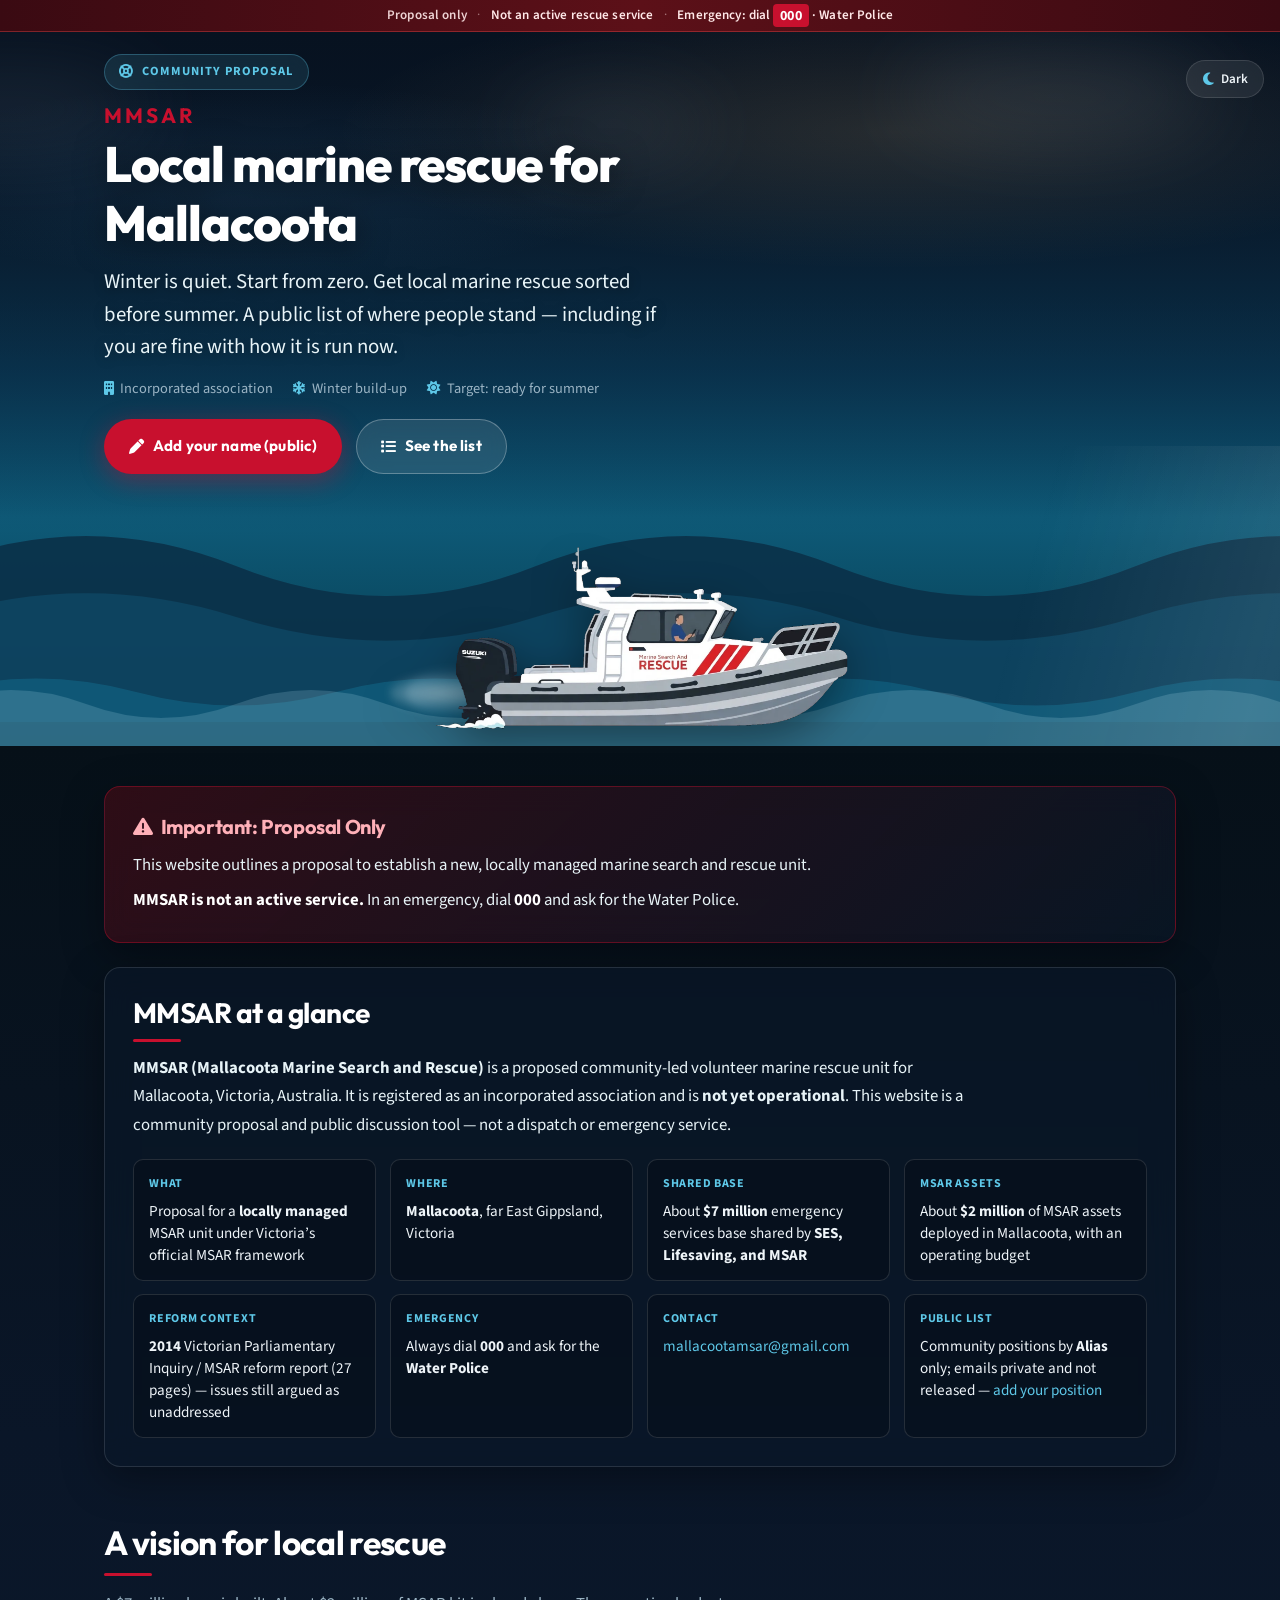
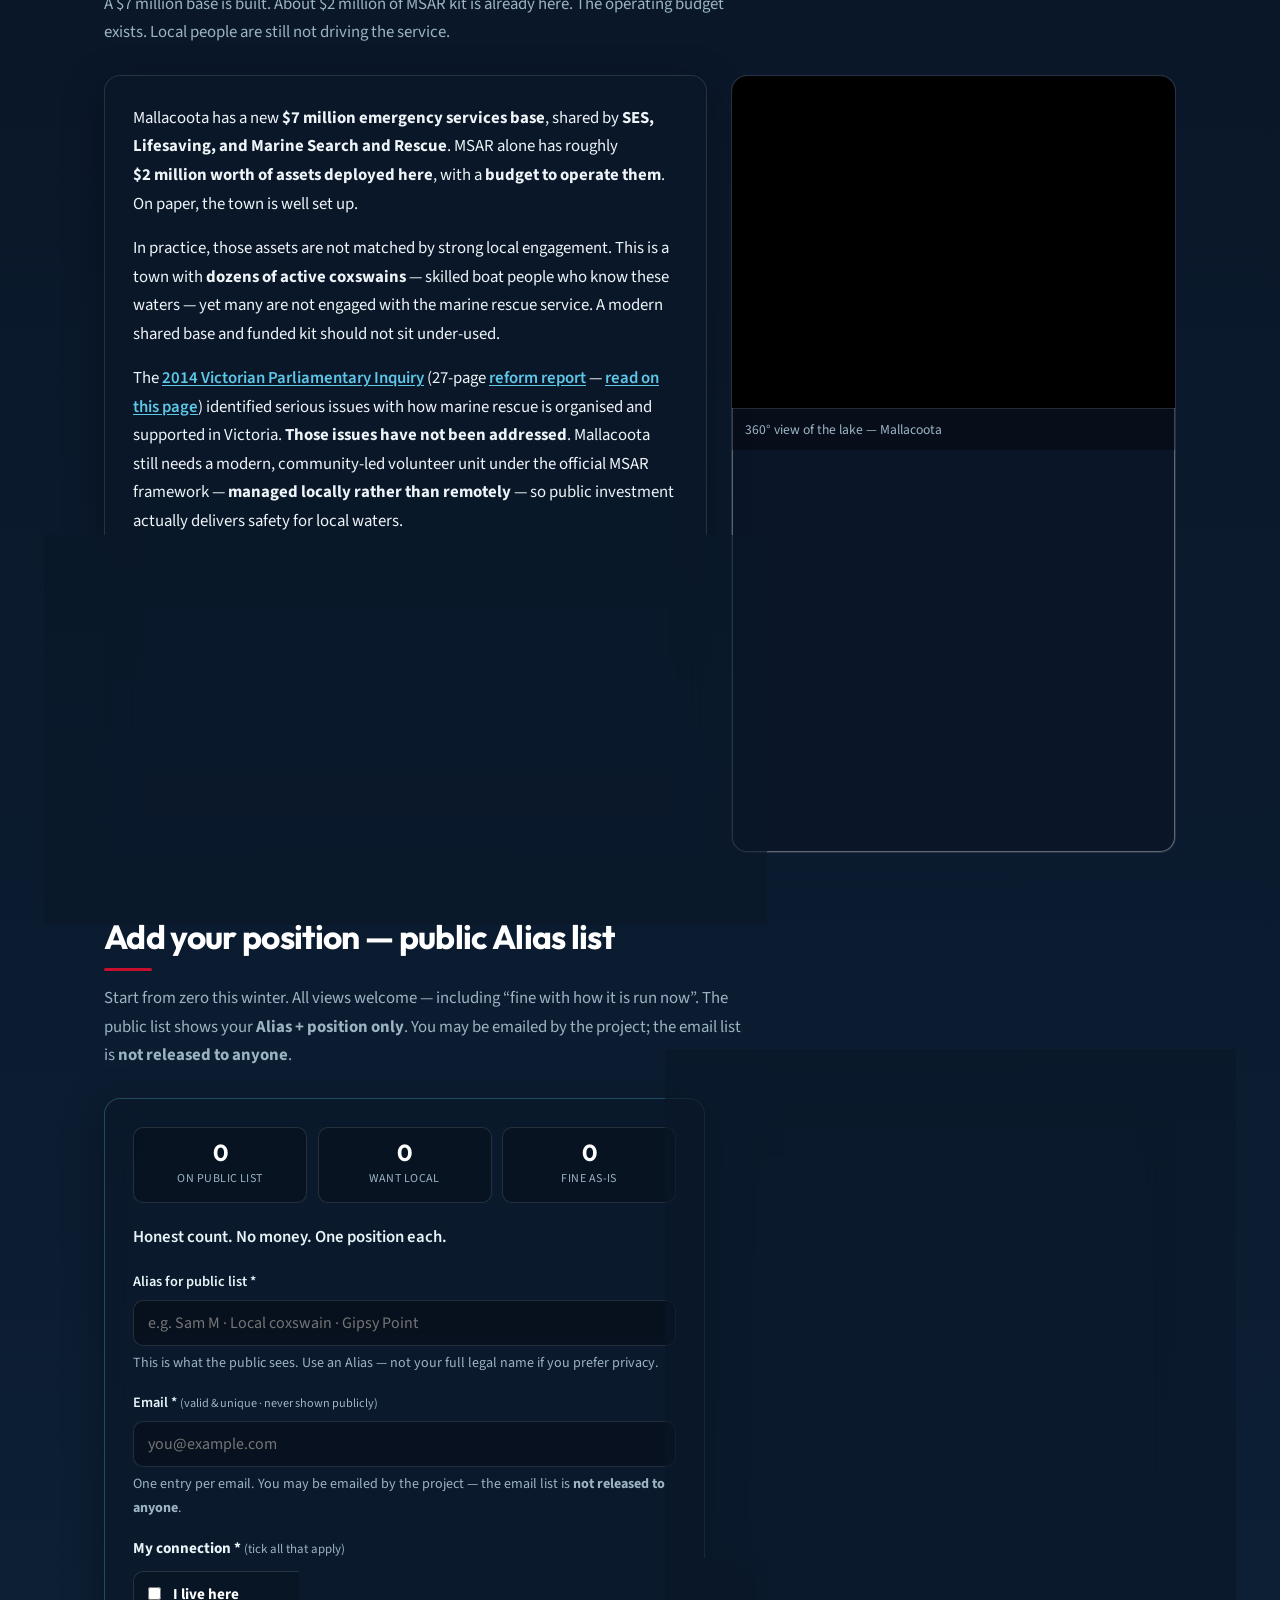
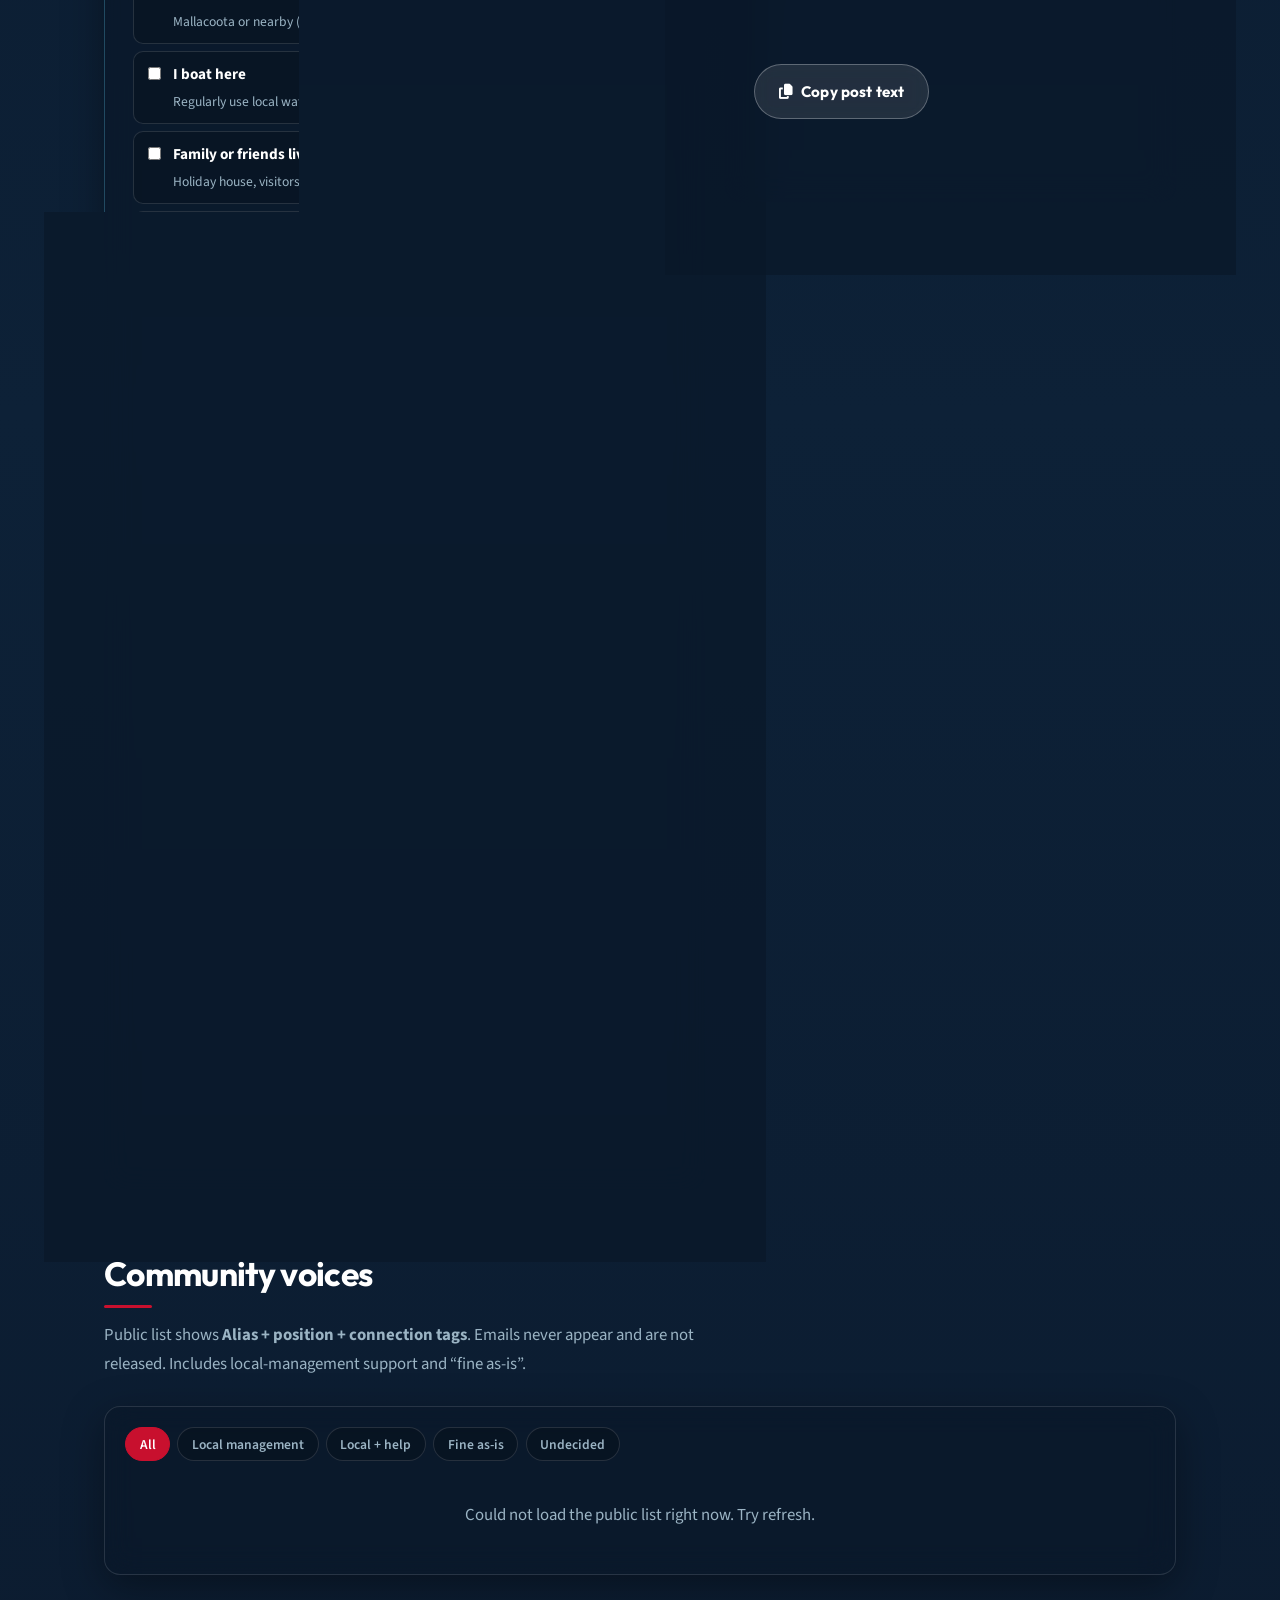
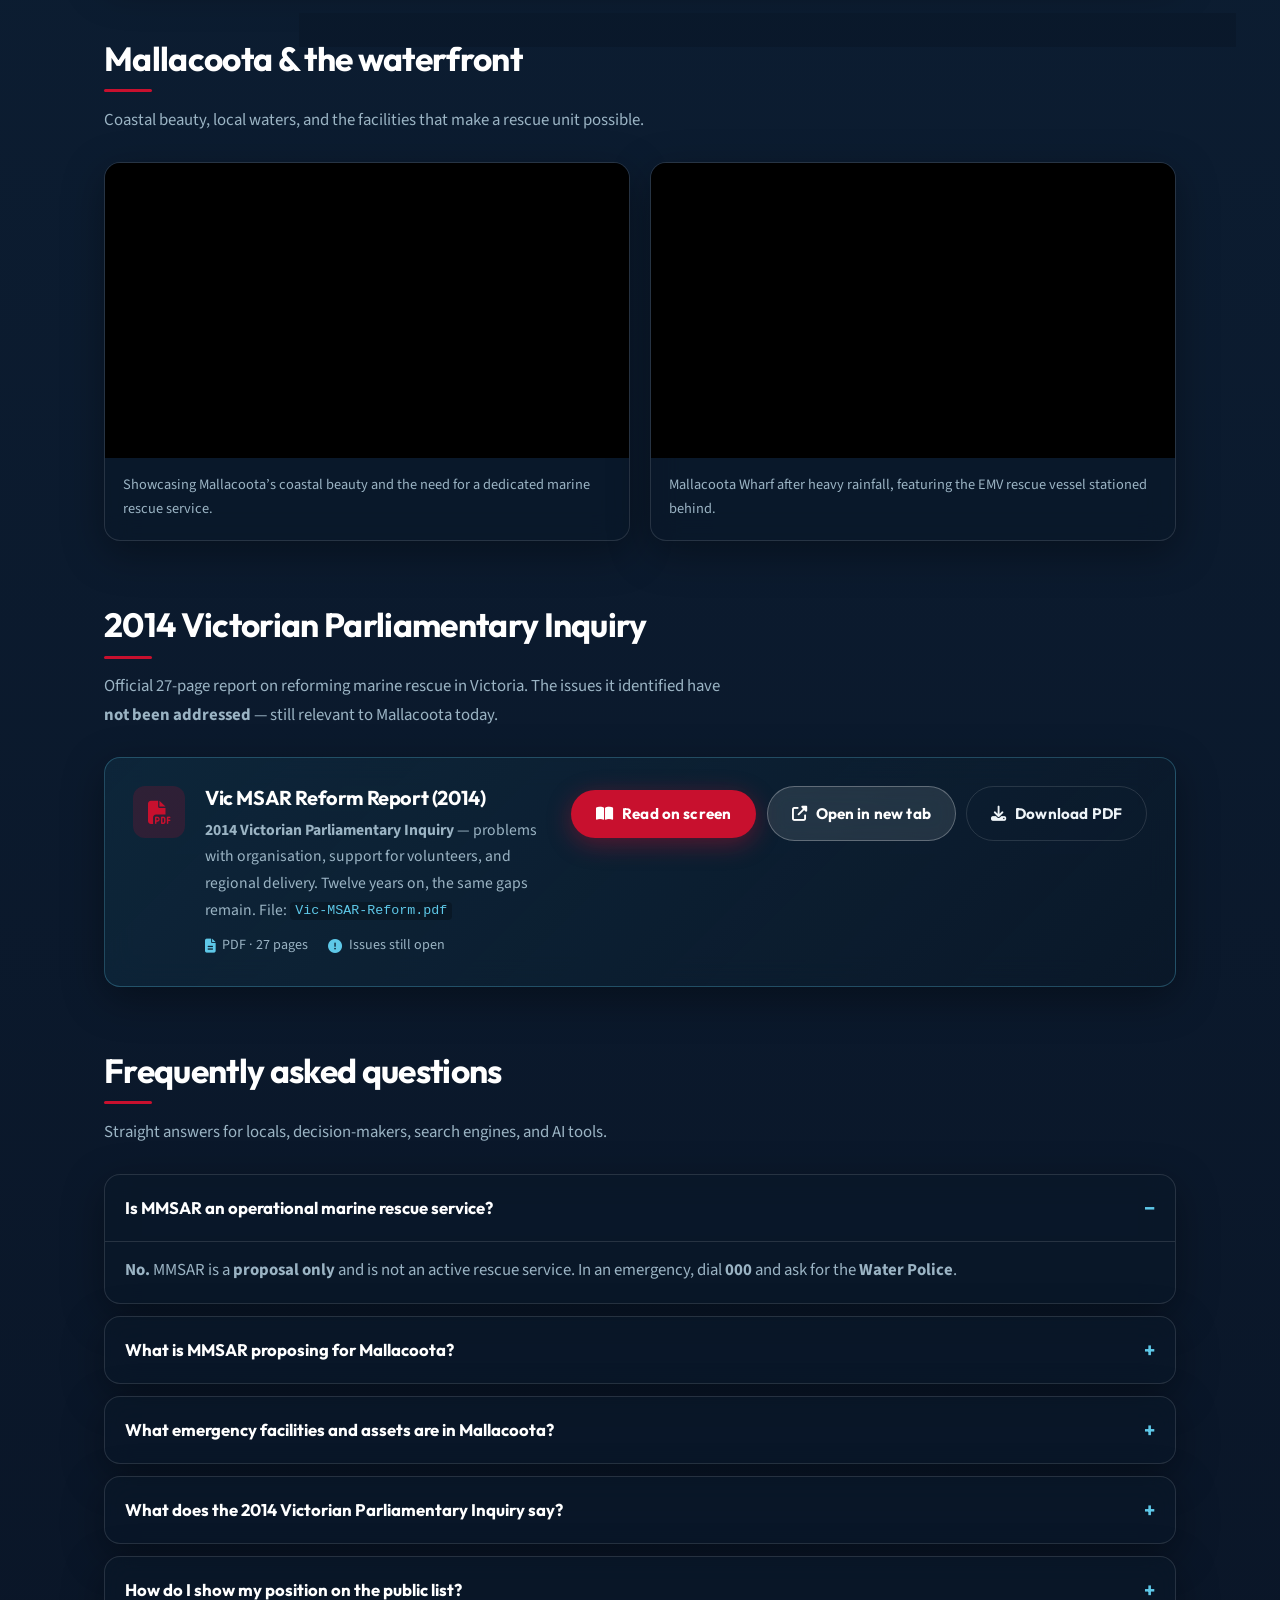
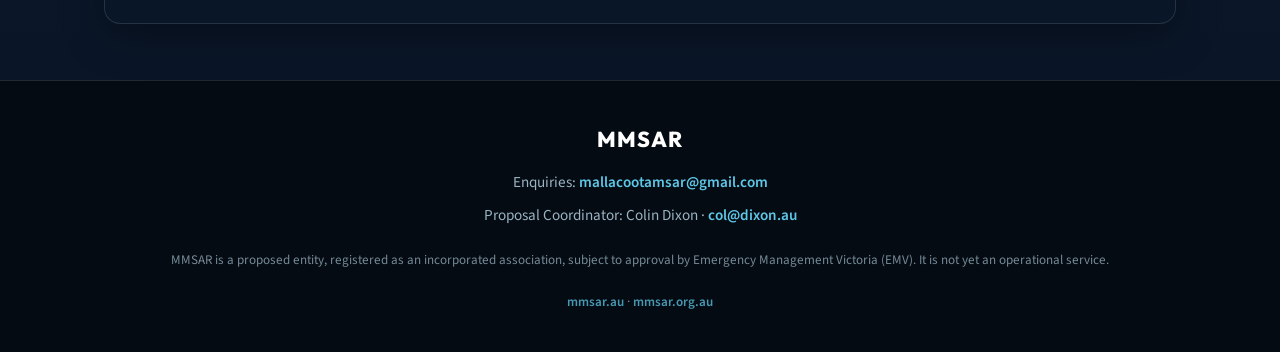
==== commit 1ece0e46: "Replace vision sketch with Kuula 360 lake embed Swap boat-sketch beside vision copy for Mallacoota l" ====
--- a/index.html
+++ b/index.html
@@ -51,7 +51,7 @@
   <link rel="preconnect" href="https://fonts.gstatic.com" crossorigin>
   <link href="https://fonts.googleapis.com/css2?family=Outfit:wght@500;600;700;800&family=Source+Sans+3:wght@400;500;600;700&display=swap" rel="stylesheet">
   <link rel="stylesheet" href="https://cdnjs.cloudflare.com/ajax/libs/font-awesome/6.5.2/css/all.min.css">
-  <link rel="stylesheet" href="styles.css?v=15">
+  <link rel="stylesheet" href="styles.css?v=16">
 
   <!-- Structured data for search + AI -->
   <script type="application/ld+json">
@@ -351,14 +351,19 @@
           </div>
         </div>
         <div class="vision-aside">
-          <div class="vision-art">
-            <img
-              src="images/boat-sketch.jpg?v=4"
-              alt="Pencil illustration of a Mallacoota marine rescue vessel underway"
-              width="1152"
-              height="864"
+          <div class="vision-art vision-kuula">
+            <iframe
+              title="360° view of Mallacoota lake"
+              width="100%"
+              height="640"
+              frameborder="0"
+              allow="xr-spatial-tracking; gyroscope; accelerometer"
+              allowfullscreen
+              scrolling="no"
               loading="lazy"
-            >
+              src="https://kuula.co/share/LKzQh?logo=1&info=0&fs=1&vr=1&sd=1&initload=0&autorotate=0.33&autopalt=1&thumbs=0"
+            ></iframe>
+            <p class="vision-kuula-caption">360° view of the lake — Mallacoota</p>
           </div>
         </div>
       </div>
--- a/styles.css
+++ b/styles.css
@@ -590,6 +590,30 @@
   object-position: center 45%;
   filter: contrast(1.04) saturate(1.05);
 }
+.vision-kuula {
+  display: flex;
+  flex-direction: column;
+  background: #0a1628;
+  min-height: 0;
+}
+.vision-kuula iframe {
+  display: block;
+  width: 100%;
+  height: auto;
+  min-height: 280px;
+  aspect-ratio: 4 / 3;
+  max-height: 420px;
+  border: 0;
+  background: #000;
+}
+.vision-kuula-caption {
+  margin: 0;
+  padding: 0.55rem 0.85rem;
+  font-size: 0.85rem;
+  color: var(--text-muted);
+  background: rgba(0, 0, 0, 0.35);
+  border-top: 1px solid var(--glass-border);
+}
 .status-pills {
   display: flex;
   flex-wrap: wrap;
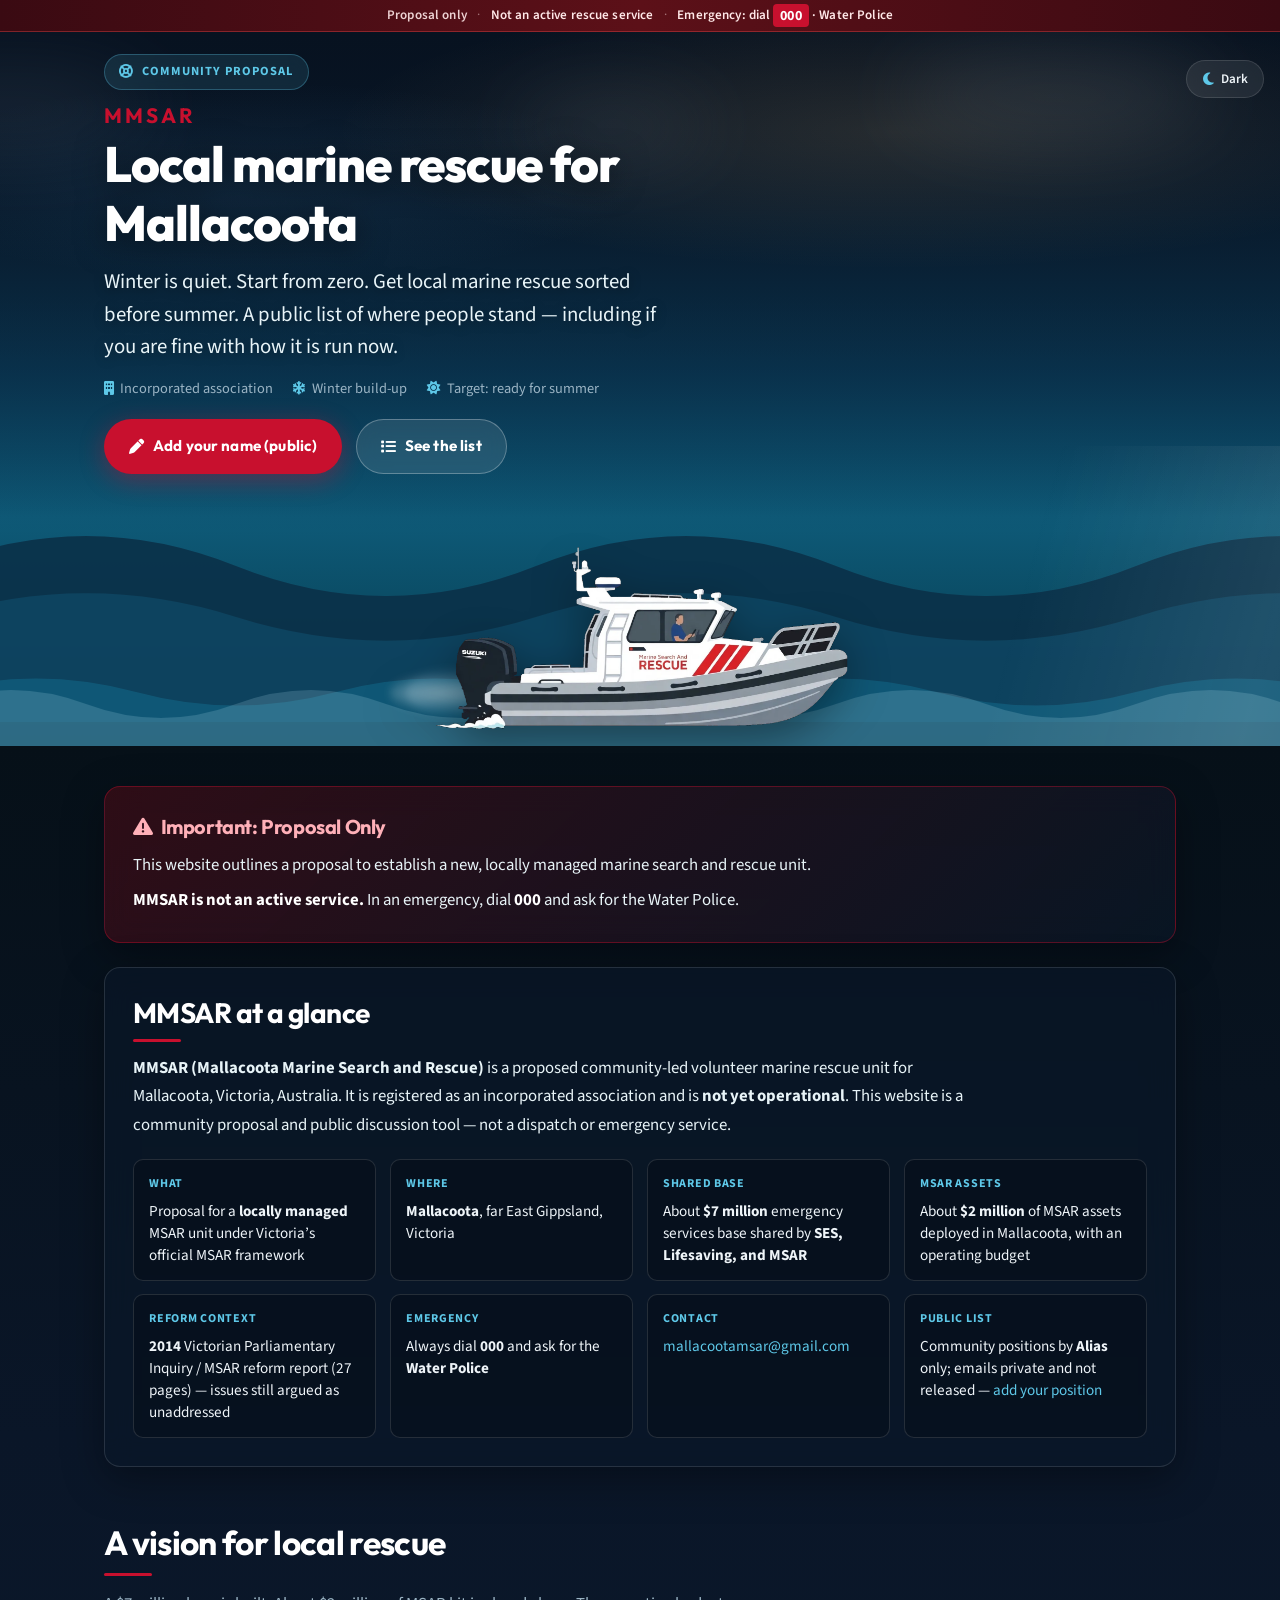
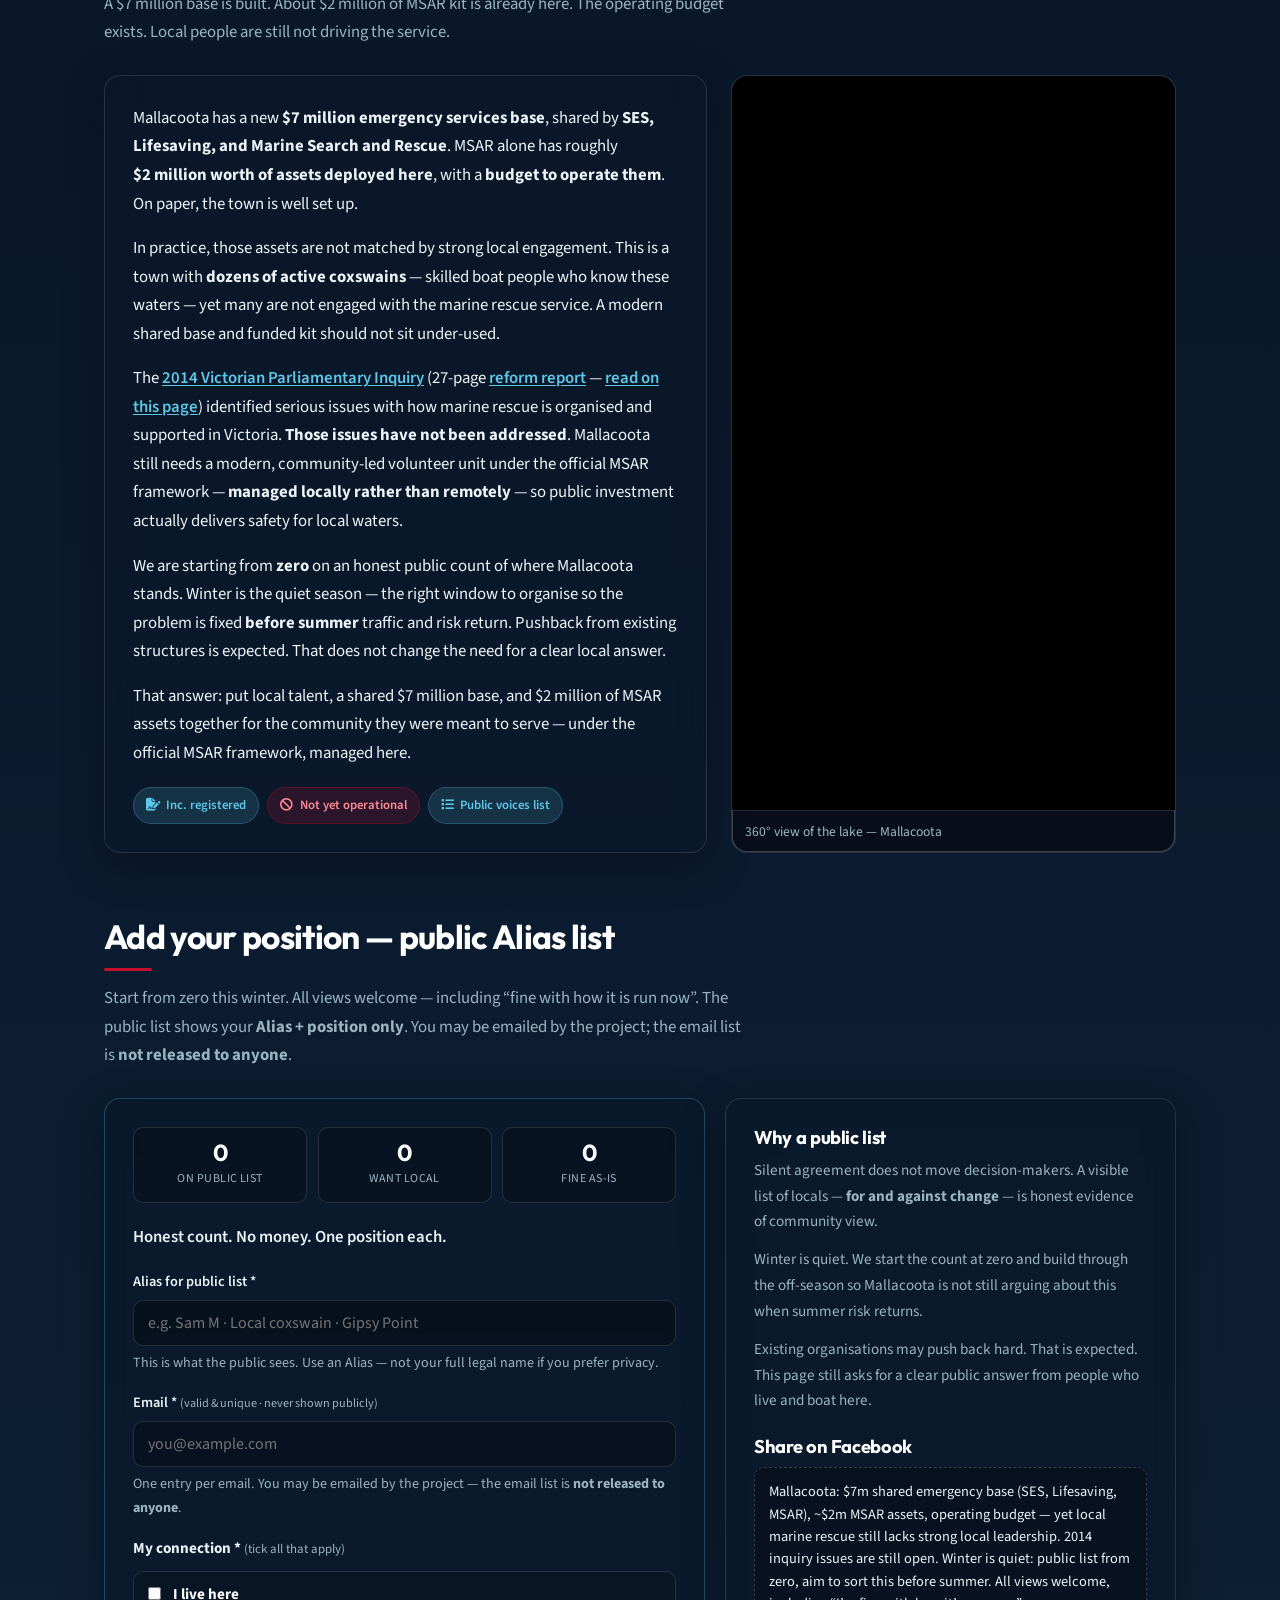
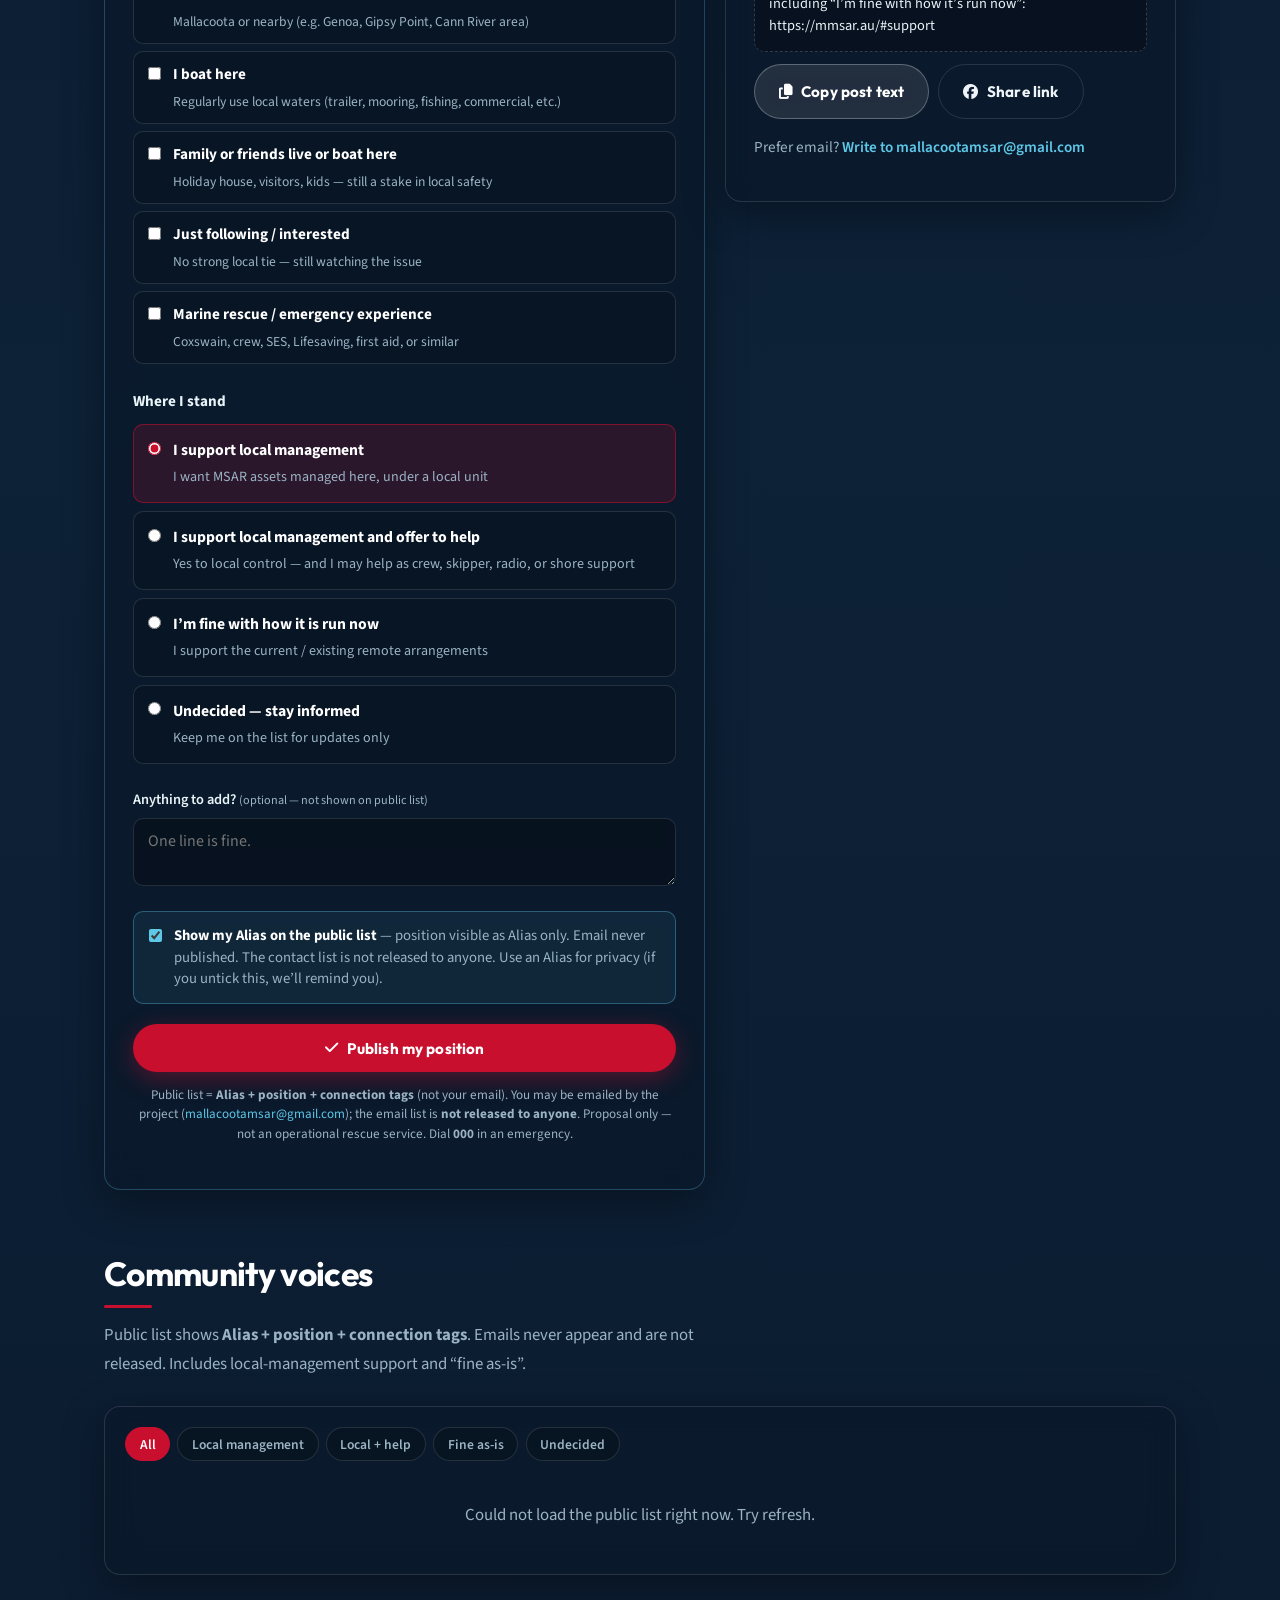
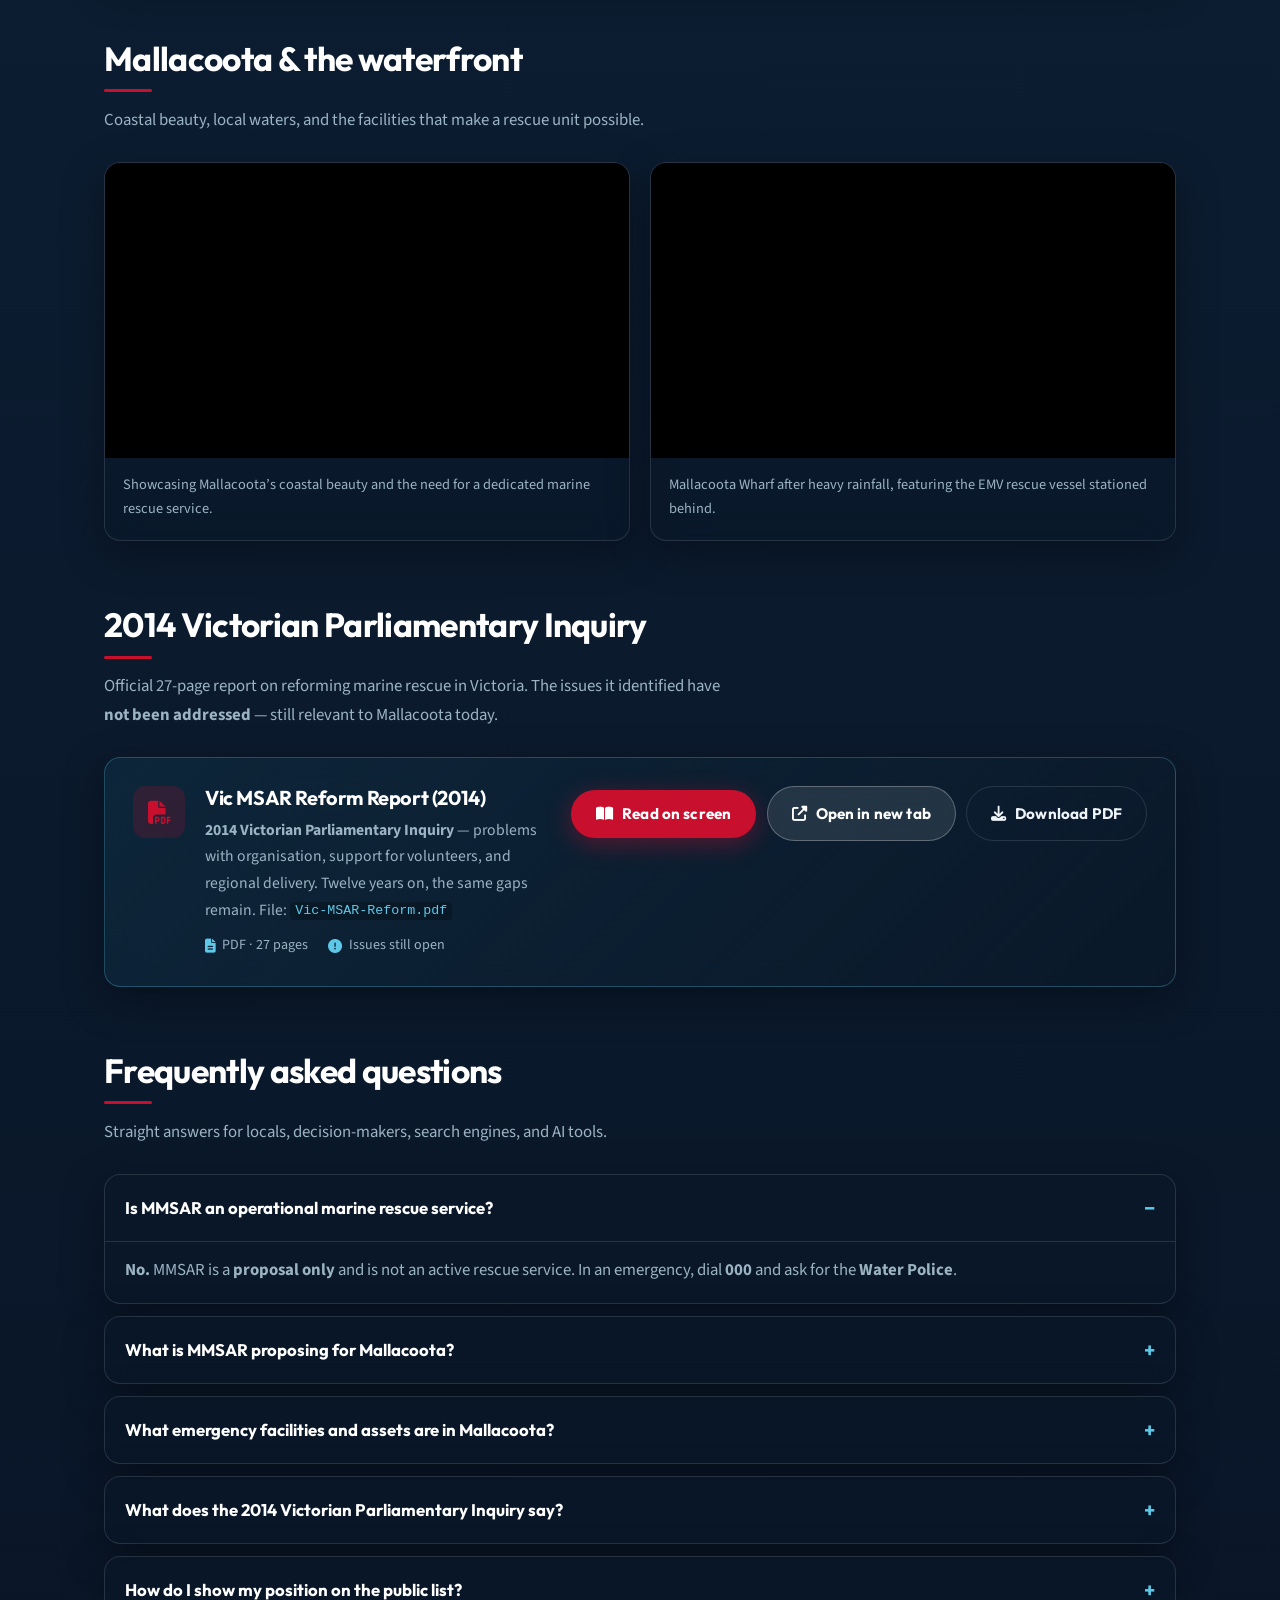
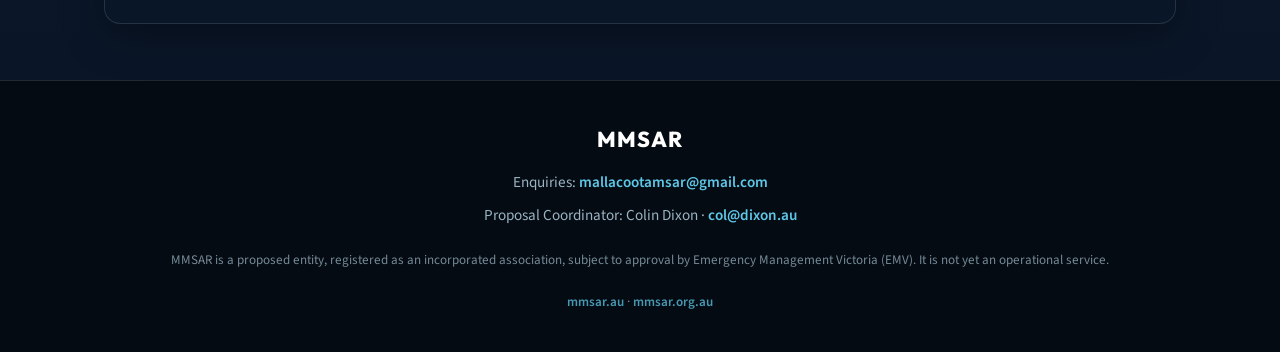
==== commit 3bd960f1: "Make vision Kuula 360 tall and fill the frame" ====
--- a/index.html
+++ b/index.html
@@ -51,7 +51,7 @@
   <link rel="preconnect" href="https://fonts.gstatic.com" crossorigin>
   <link href="https://fonts.googleapis.com/css2?family=Outfit:wght@500;600;700;800&family=Source+Sans+3:wght@400;500;600;700&display=swap" rel="stylesheet">
   <link rel="stylesheet" href="https://cdnjs.cloudflare.com/ajax/libs/font-awesome/6.5.2/css/all.min.css">
-  <link rel="stylesheet" href="styles.css?v=16">
+  <link rel="stylesheet" href="styles.css?v=17">
 
   <!-- Structured data for search + AI -->
   <script type="application/ld+json">
@@ -353,9 +353,8 @@
         <div class="vision-aside">
           <div class="vision-art vision-kuula">
             <iframe
+              class="ku-embed"
               title="360° view of Mallacoota lake"
-              width="100%"
-              height="640"
               frameborder="0"
               allow="xr-spatial-tracking; gyroscope; accelerometer"
               allowfullscreen
--- a/styles.css
+++ b/styles.css
@@ -595,14 +595,16 @@
   flex-direction: column;
   background: #0a1628;
   min-height: 0;
-}
-.vision-kuula iframe {
+  height: 100%;
+  align-self: stretch;
+}
+/* Tall 360 — fills the vision column frame */
+.vision-kuula .ku-embed {
   display: block;
   width: 100%;
-  height: auto;
-  min-height: 280px;
-  aspect-ratio: 4 / 3;
-  max-height: 420px;
+  flex: 1 1 auto;
+  min-height: min(70vh, 640px);
+  height: min(70vh, 640px);
   border: 0;
   background: #000;
 }
@@ -613,6 +615,19 @@
   color: var(--text-muted);
   background: rgba(0, 0, 0, 0.35);
   border-top: 1px solid var(--glass-border);
+  flex-shrink: 0;
+}
+@media (max-width: 900px) {
+  .vision-kuula .ku-embed {
+    min-height: min(55vh, 480px);
+    height: min(55vh, 480px);
+  }
+}
+@media (max-width: 640px) {
+  .vision-kuula .ku-embed {
+    min-height: min(50vh, 380px);
+    height: min(50vh, 380px);
+  }
 }
 .status-pills {
   display: flex;
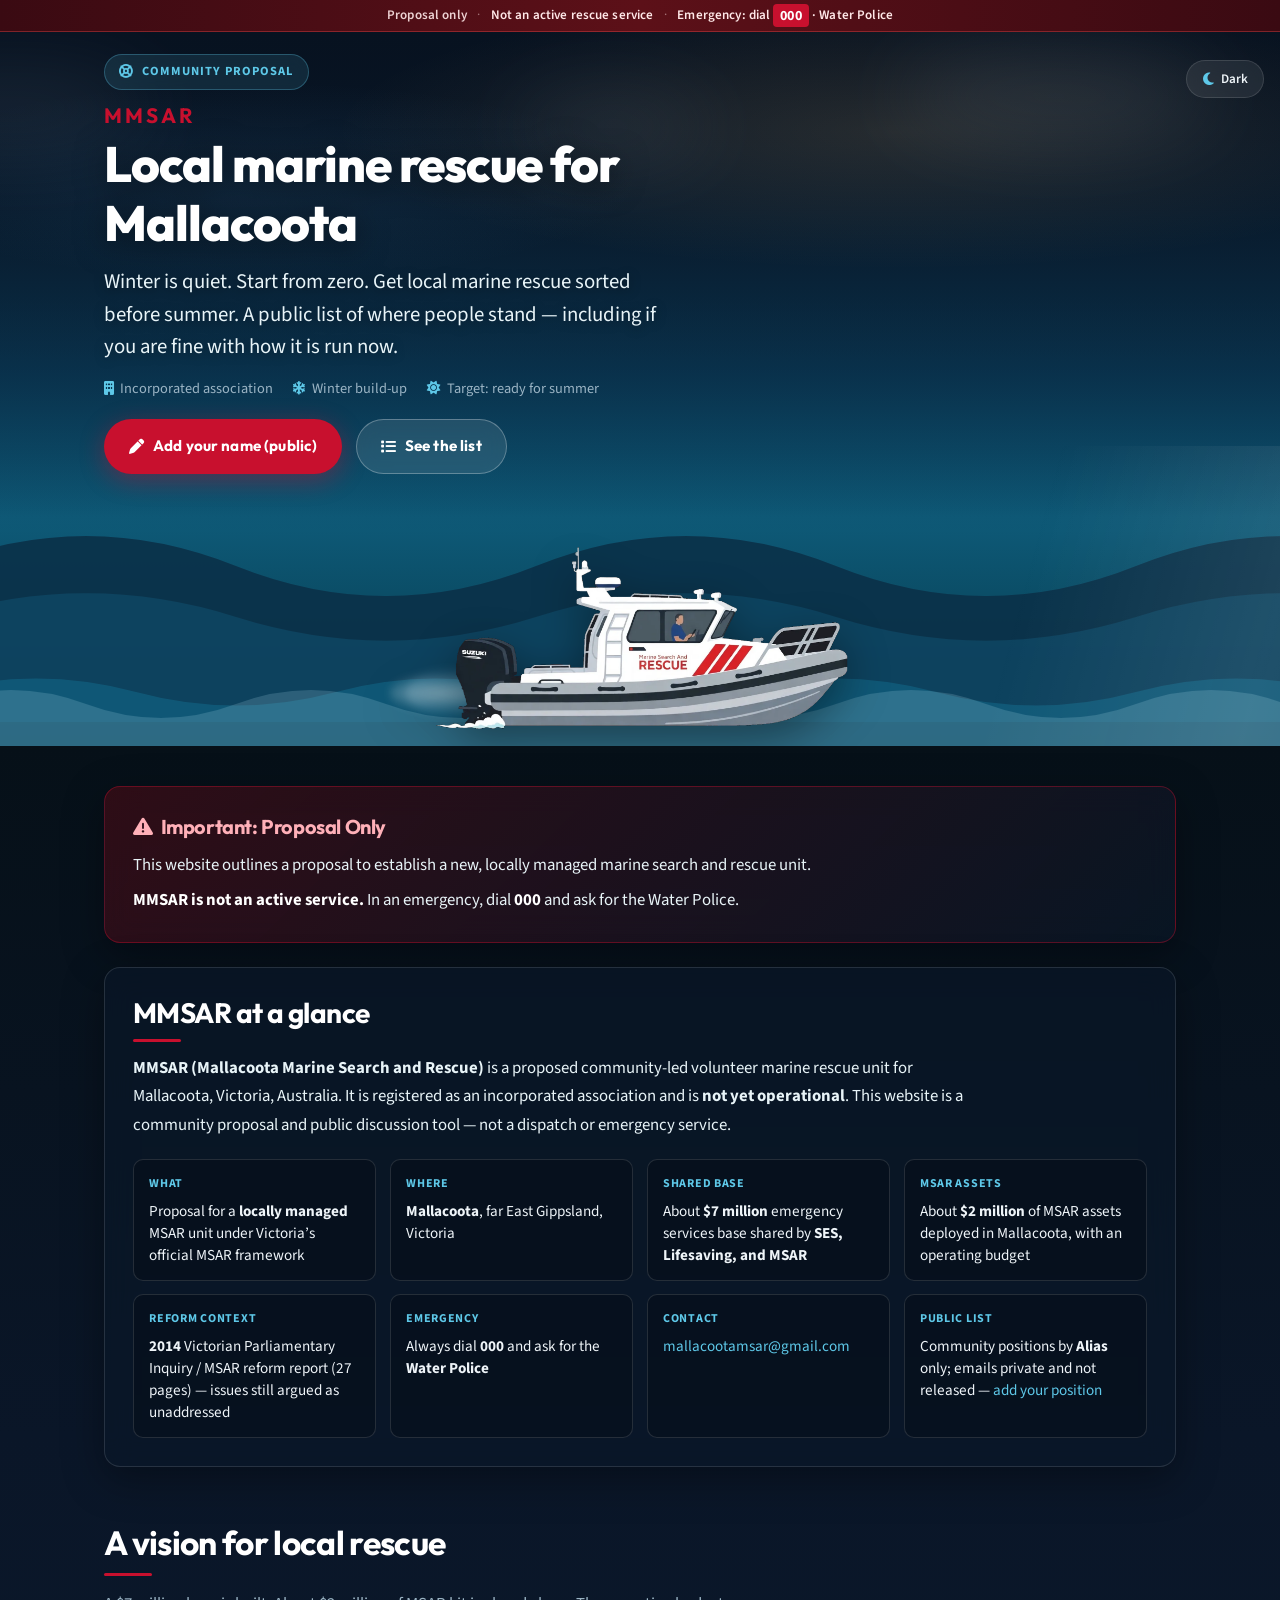
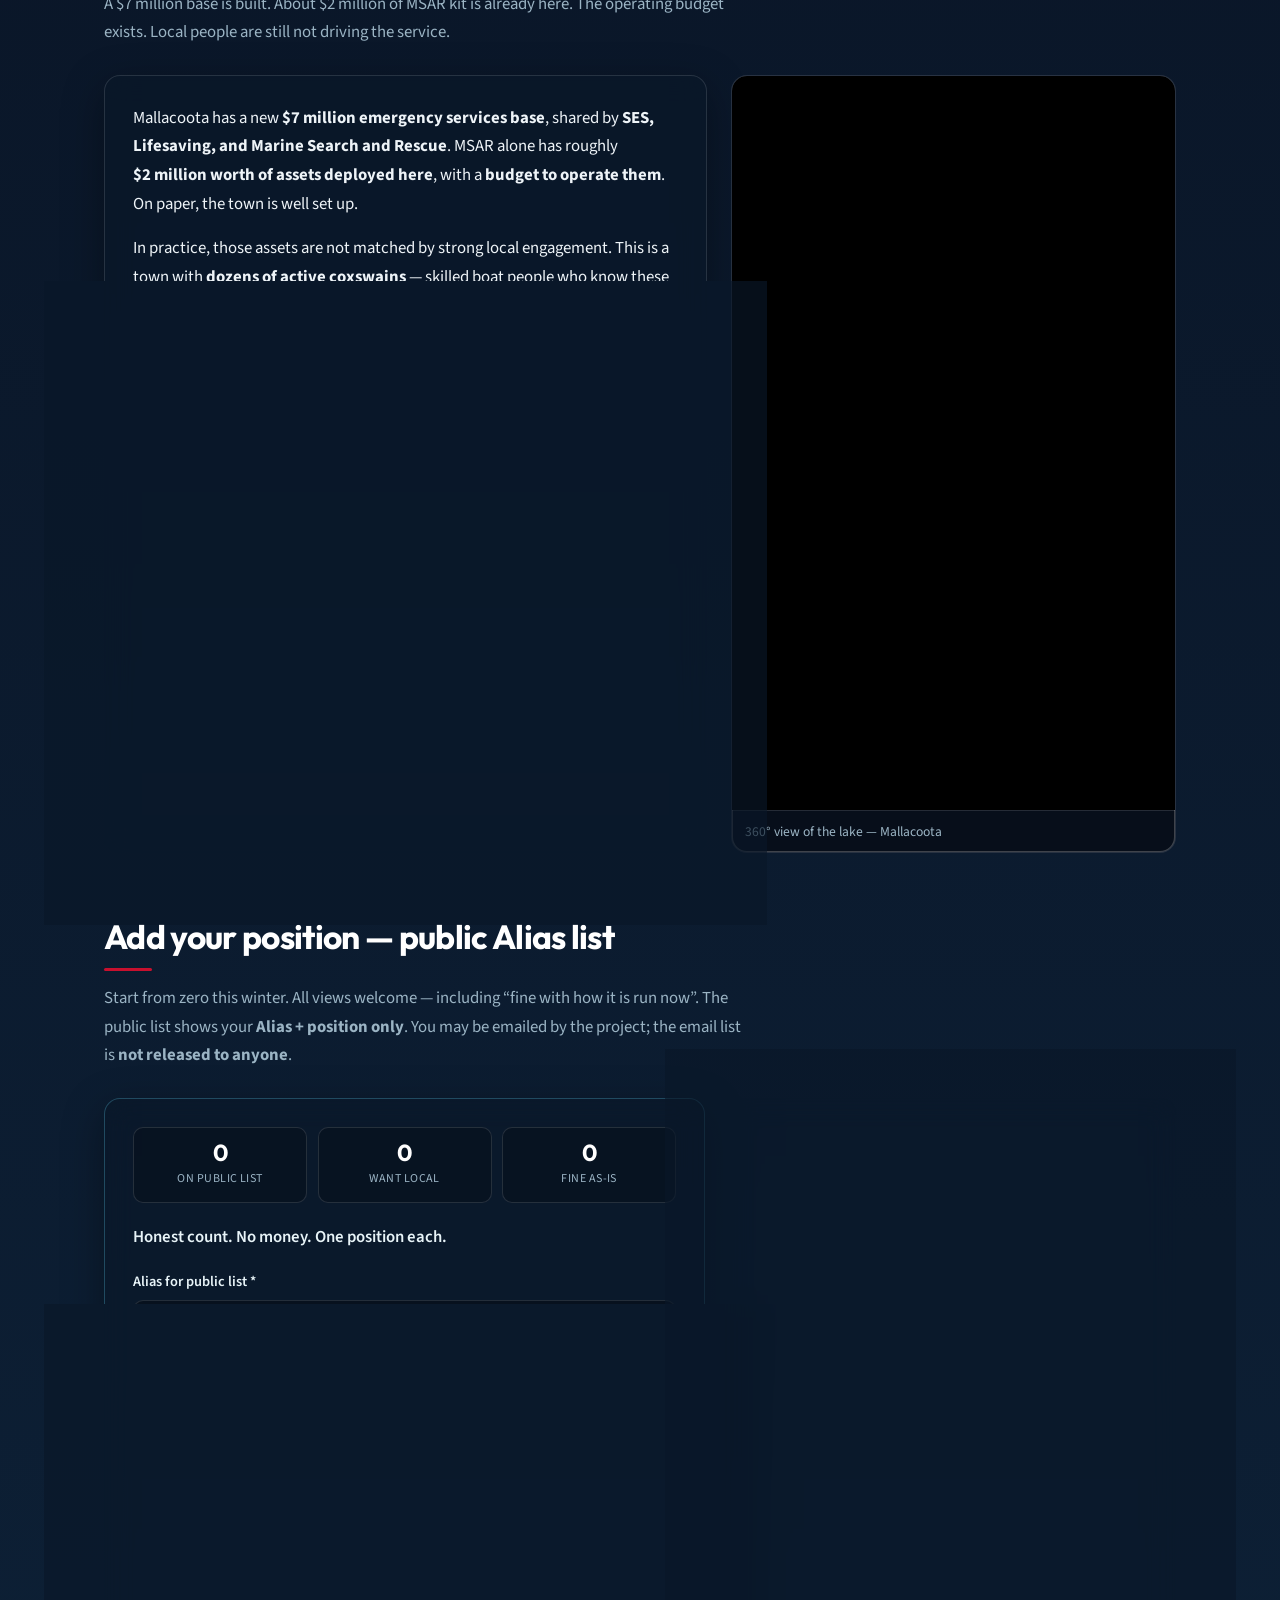
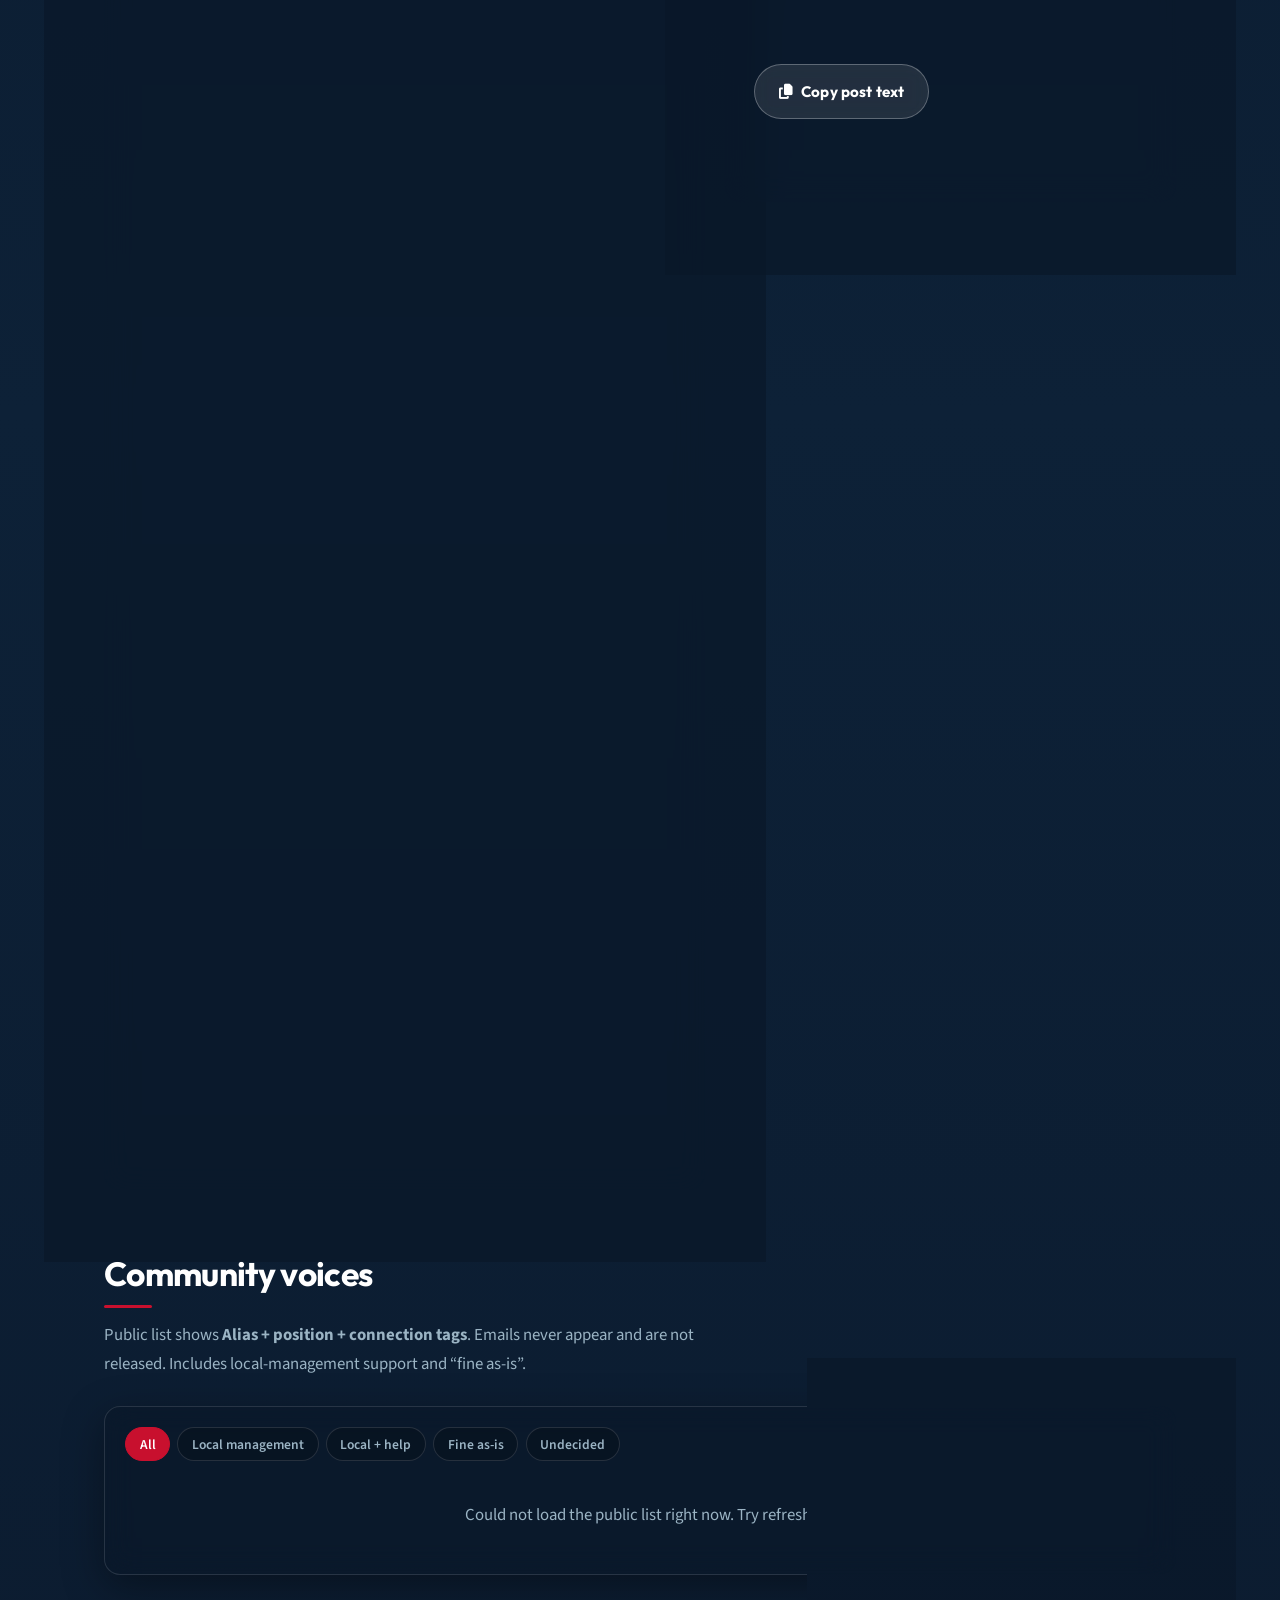
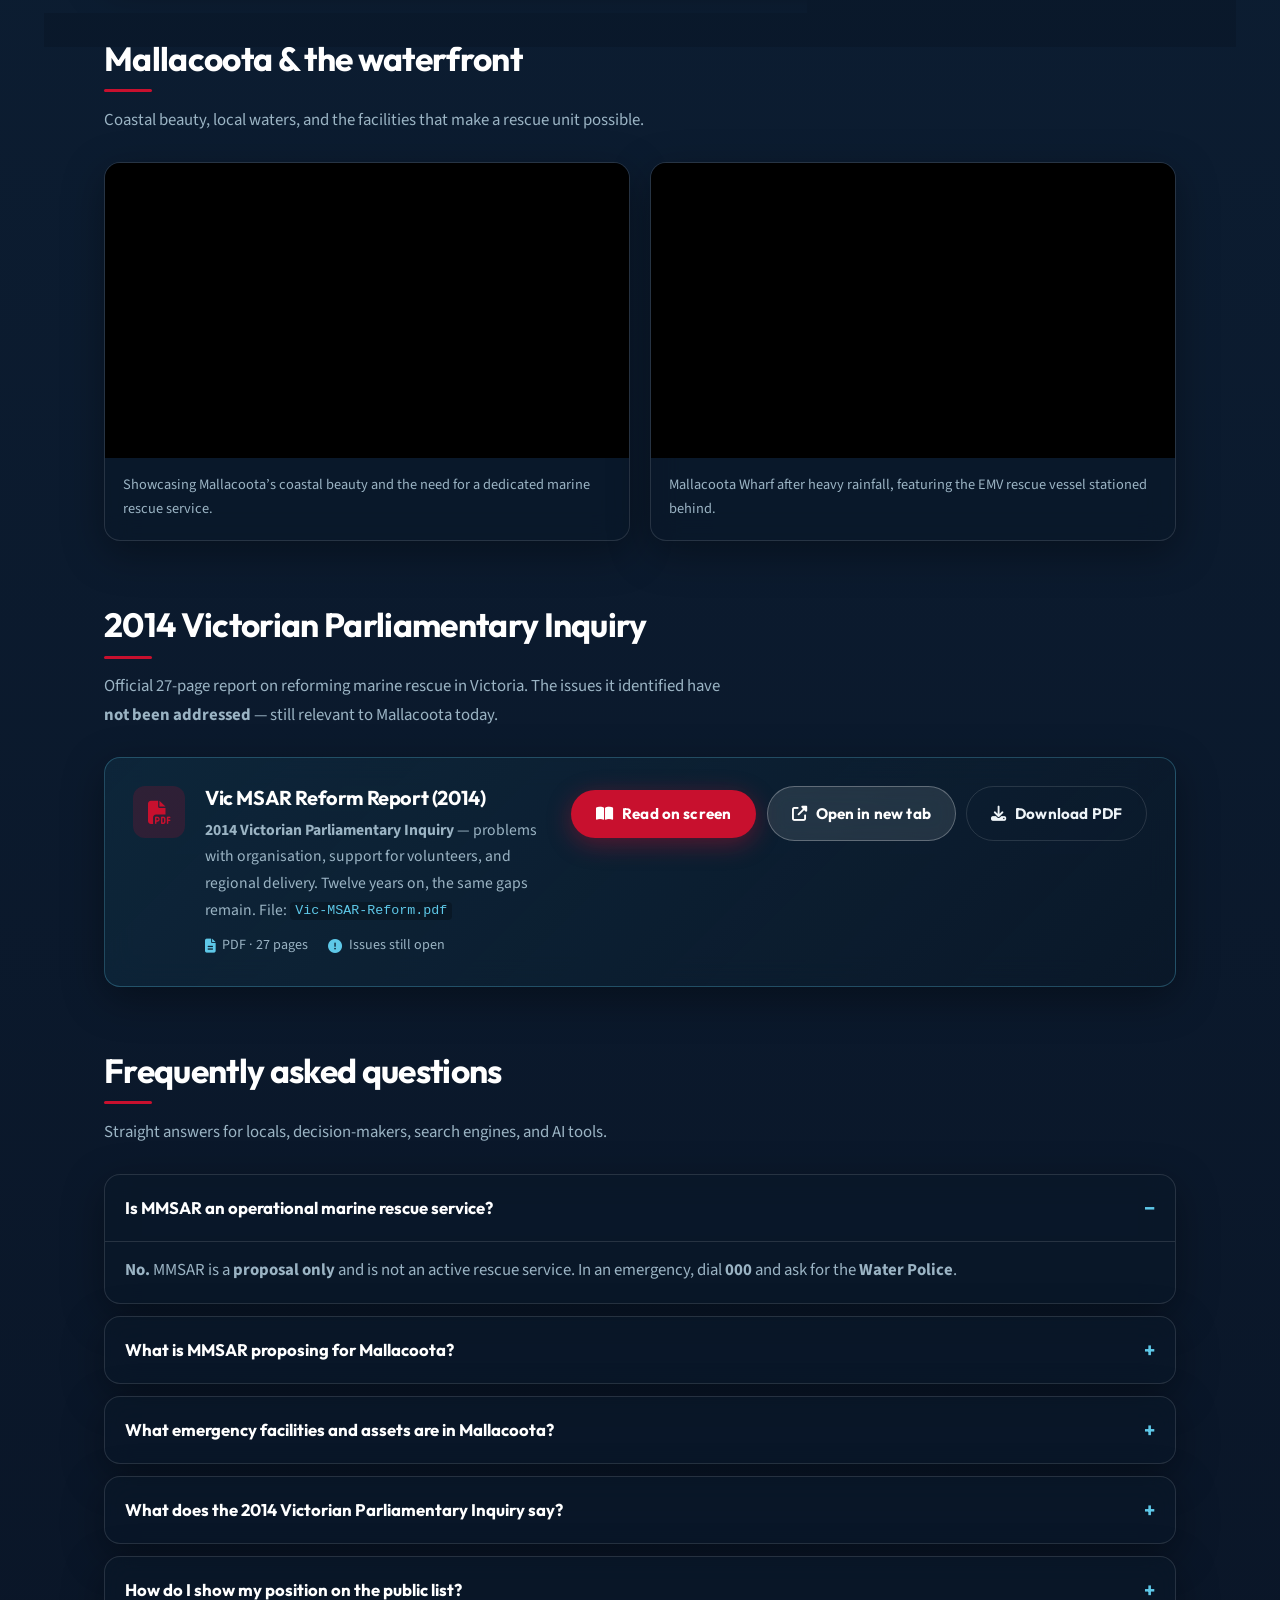
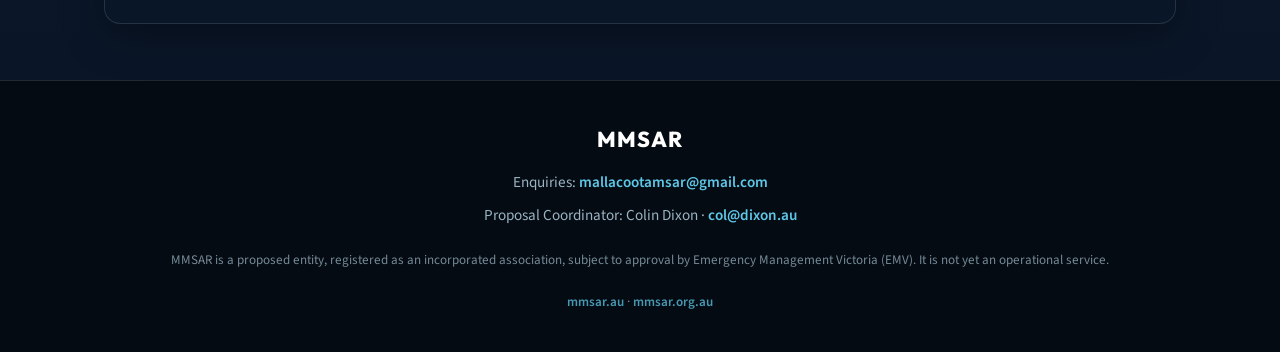
==== commit 80fd6819: "Enable Kuula 360 auto-rotate on load" ====
--- a/index.html
+++ b/index.html
@@ -360,7 +360,7 @@
               allowfullscreen
               scrolling="no"
               loading="lazy"
-              src="https://kuula.co/share/LKzQh?logo=1&info=0&fs=1&vr=1&sd=1&initload=0&autorotate=0.33&autopalt=1&thumbs=0"
+              src="https://kuula.co/share/LKzQh?logo=1&info=0&fs=1&vr=1&sd=1&initload=1&autorotate=0.4&autopalt=1&thumbs=0"
             ></iframe>
             <p class="vision-kuula-caption">360° view of the lake — Mallacoota</p>
           </div>
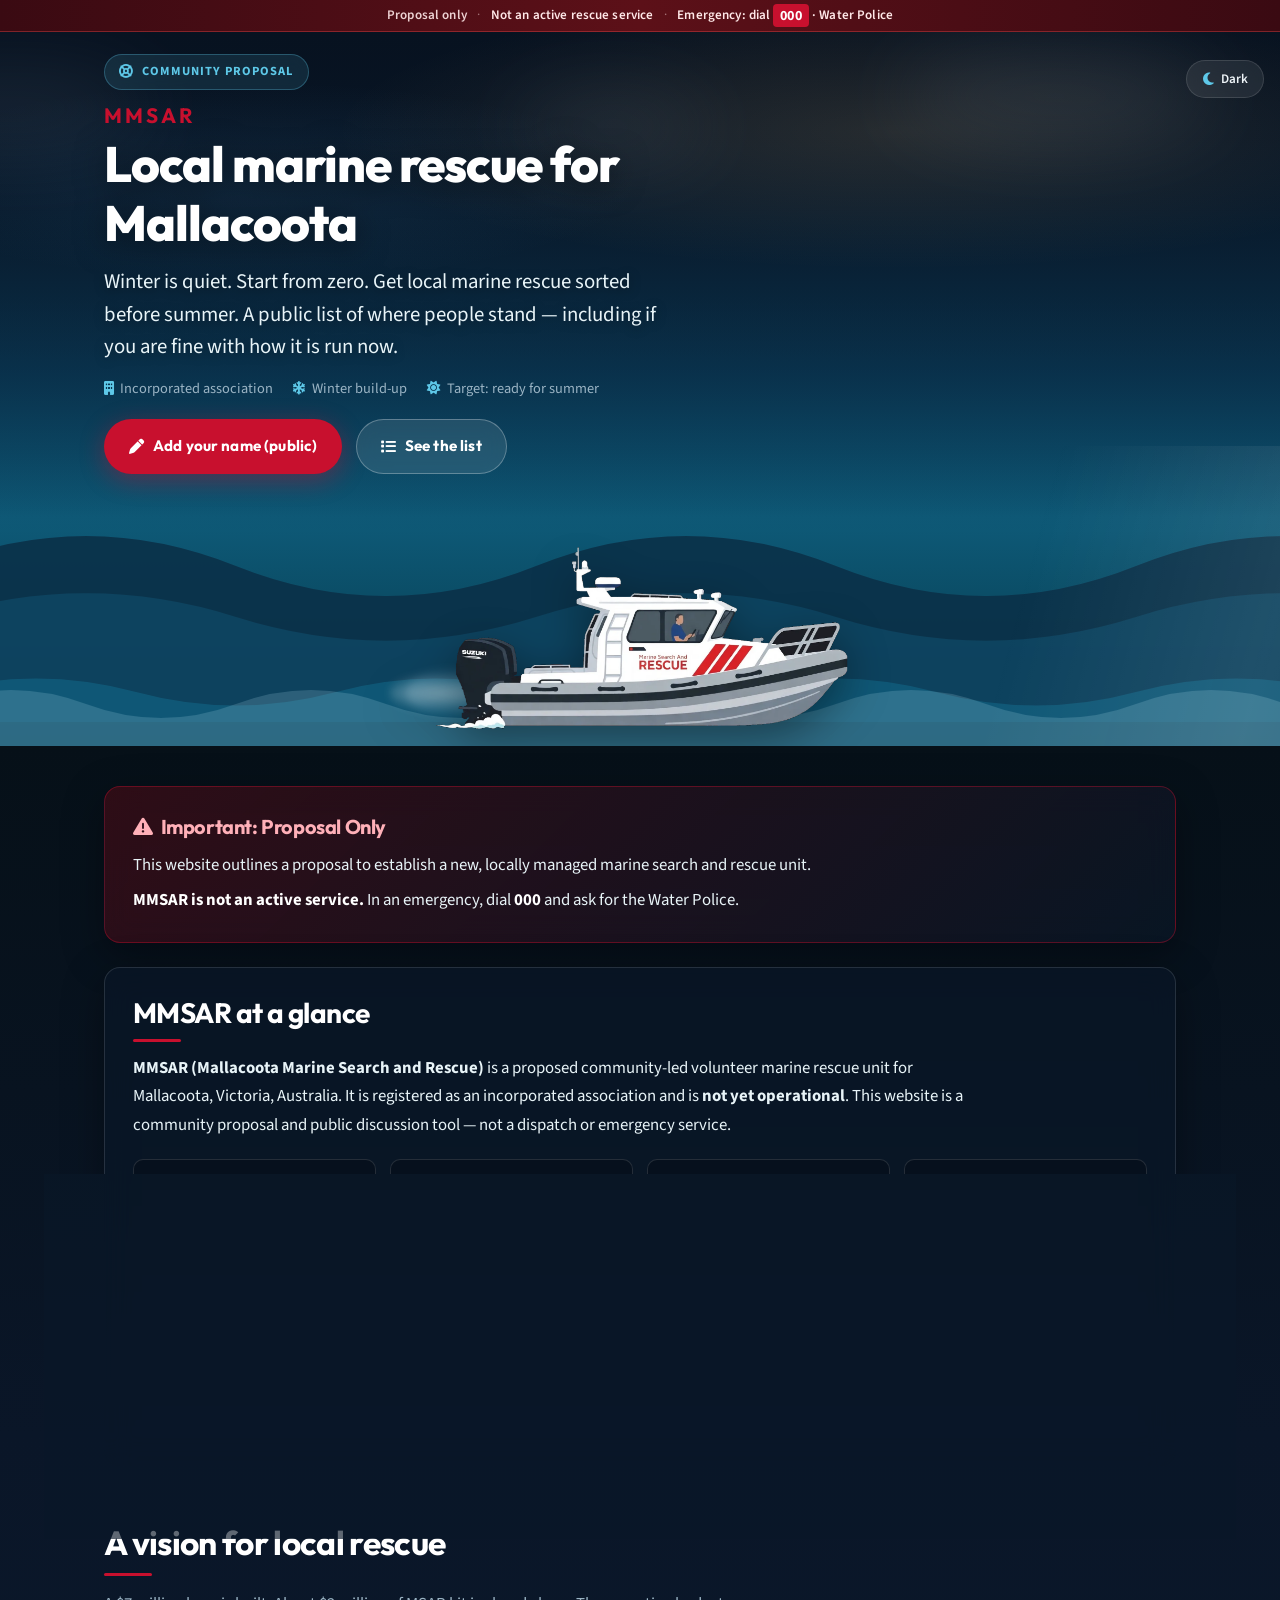
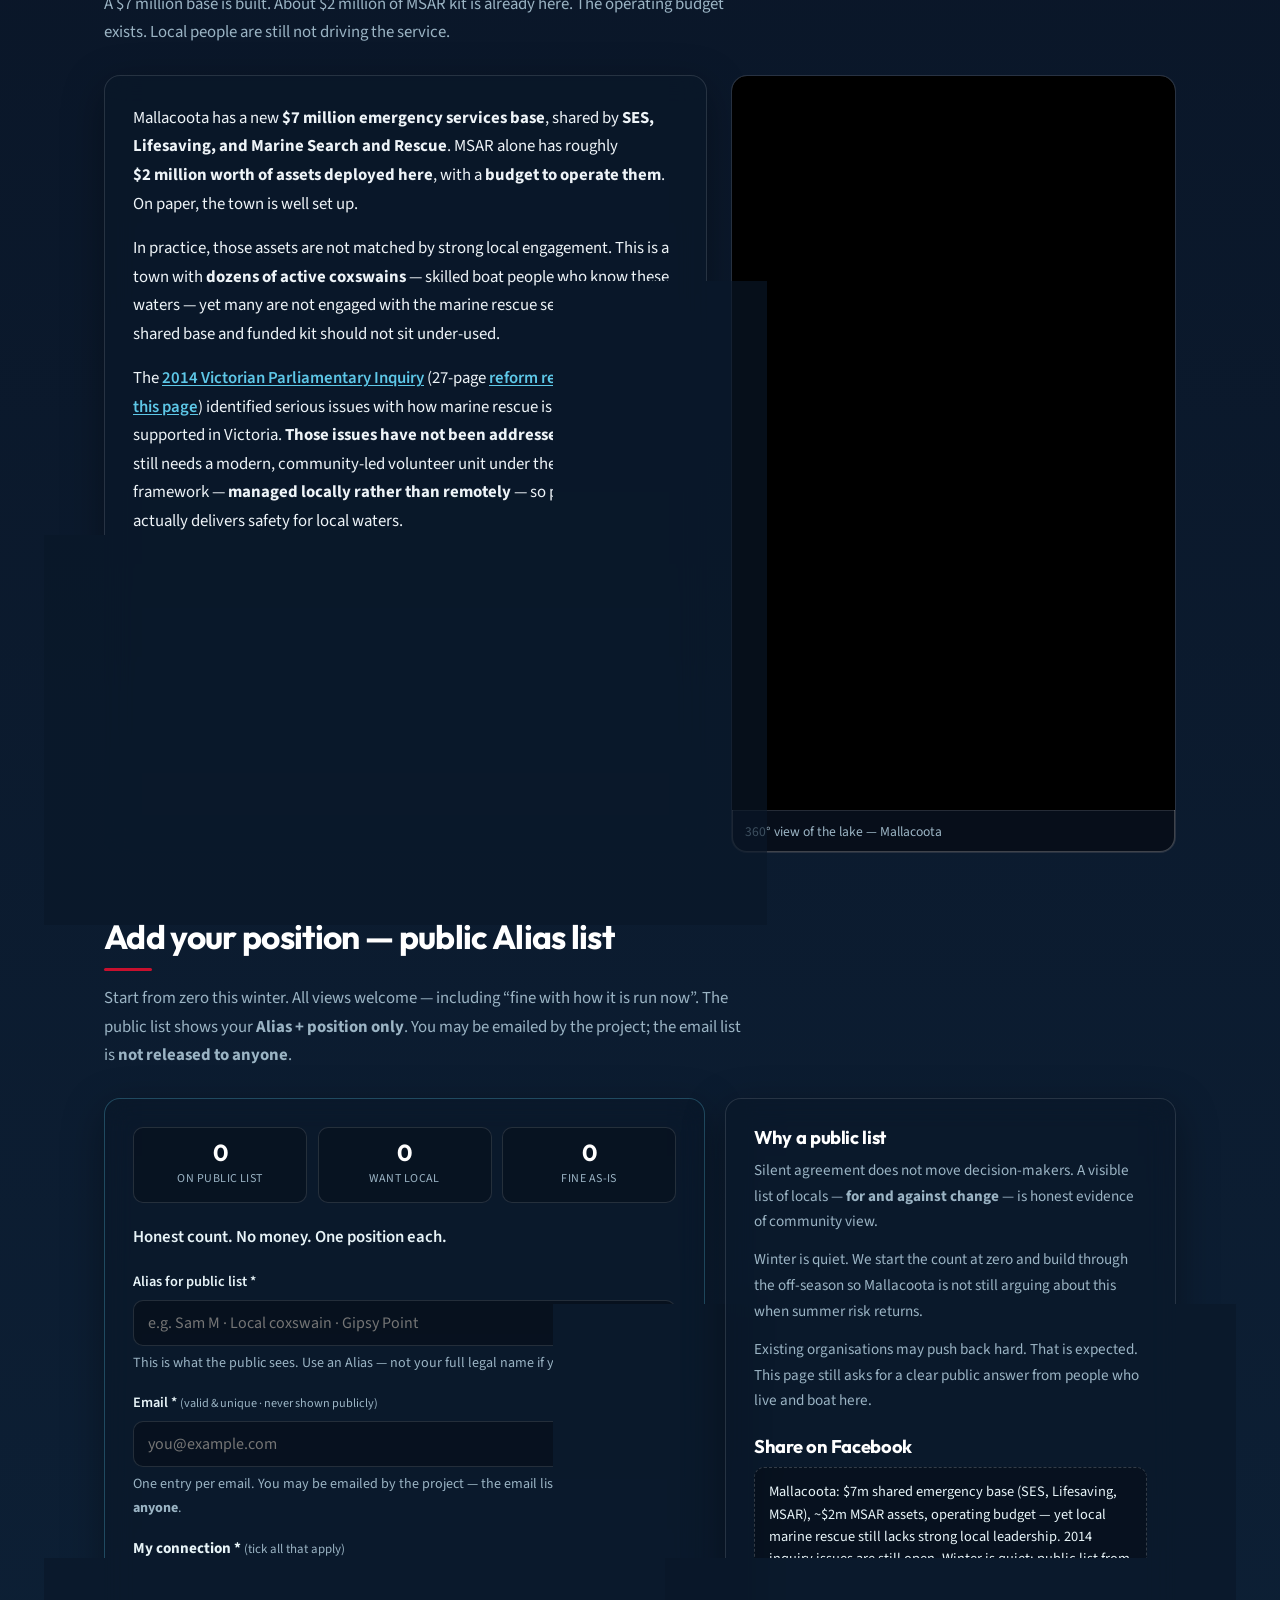
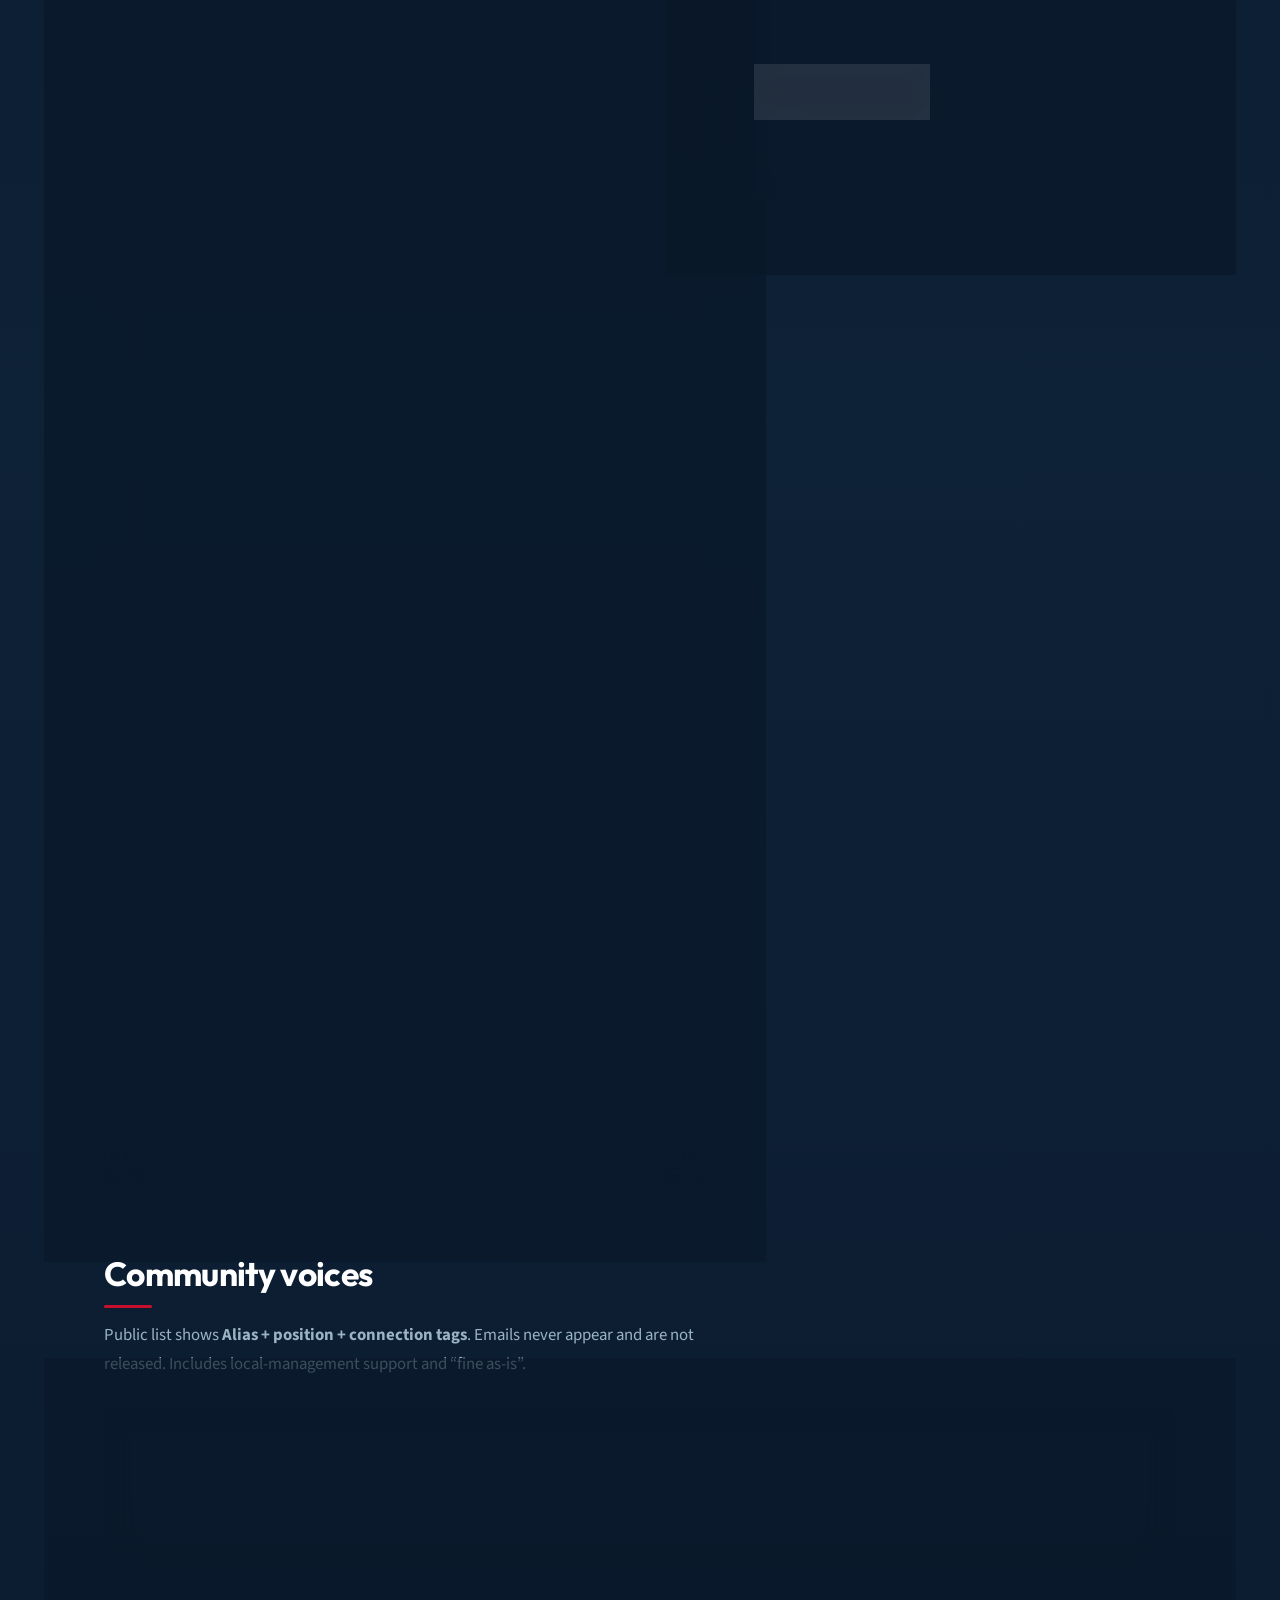
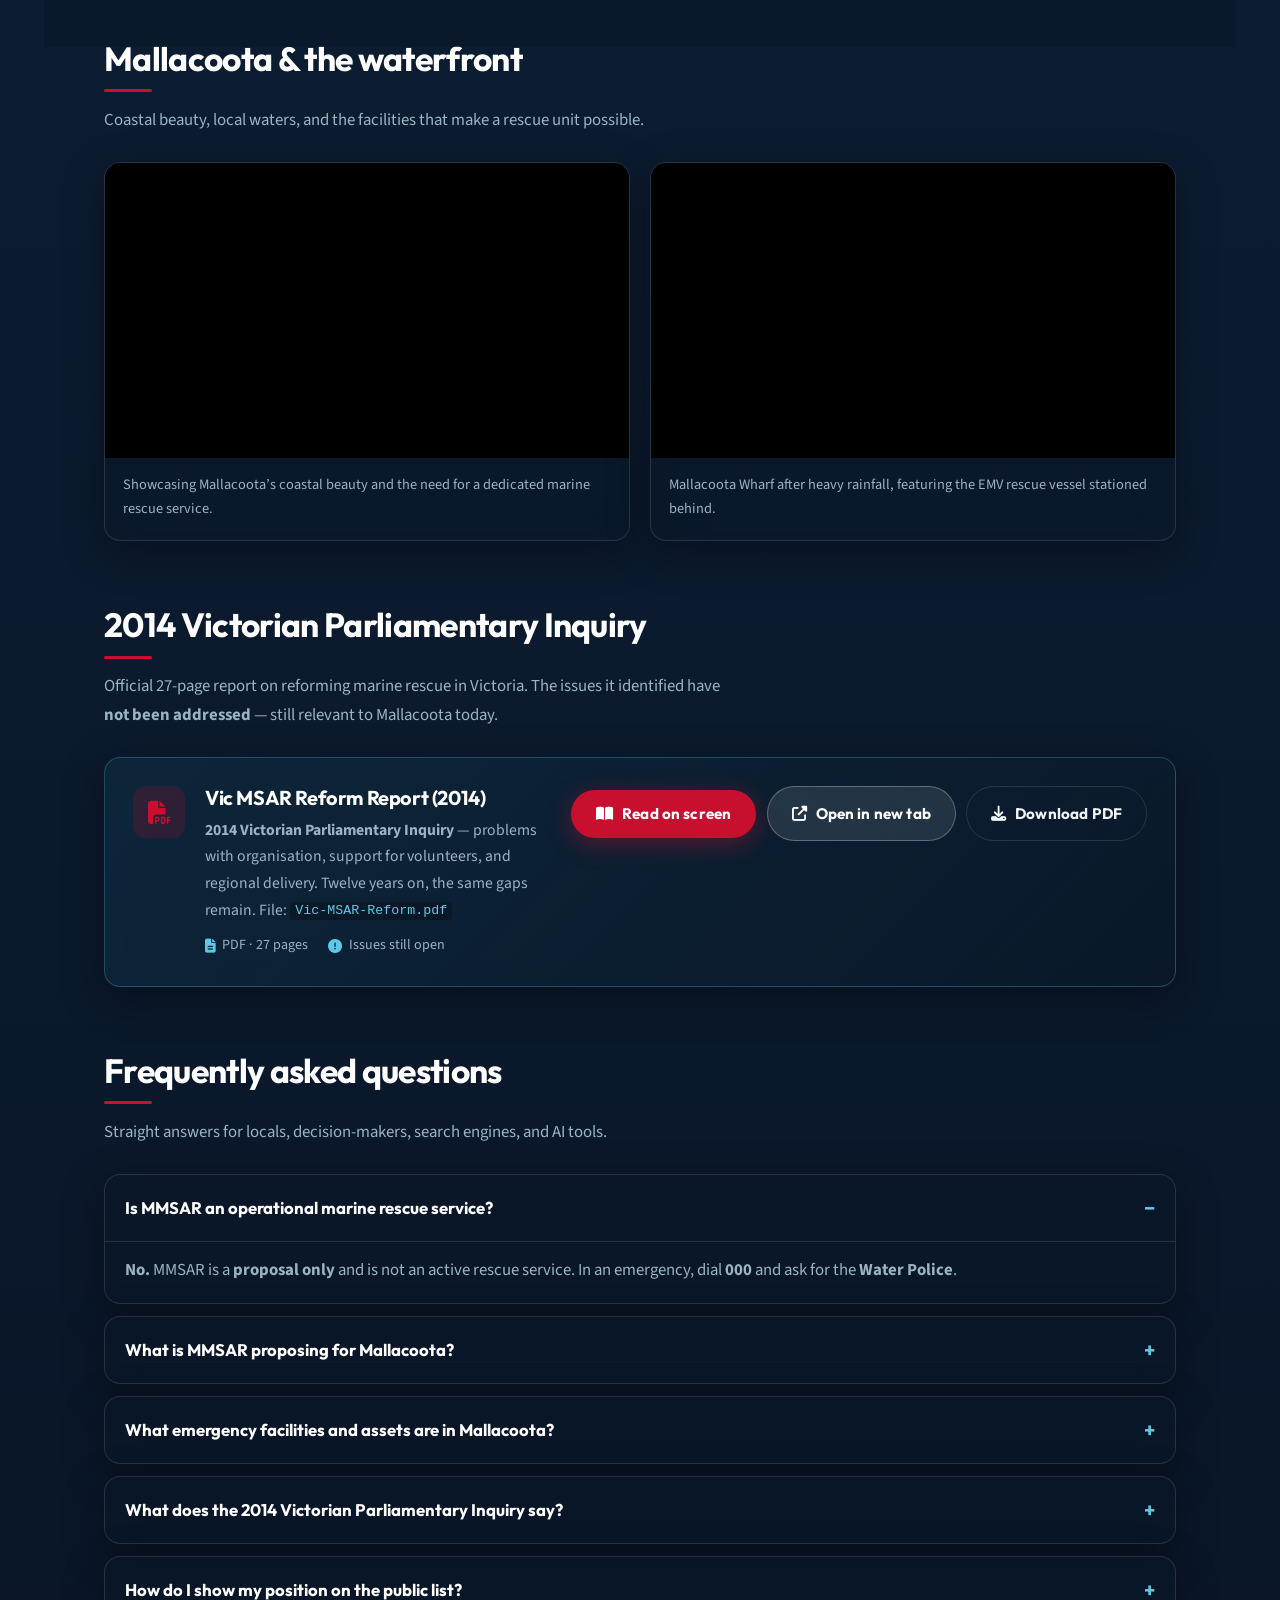
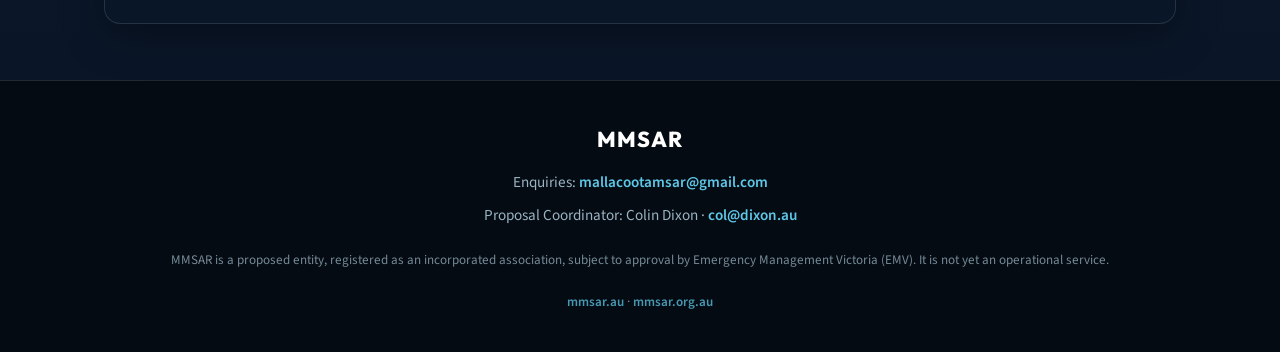
==== commit 78cbd585: "Reject offensive aliases on public list Client and server filters for common abuse and obfuscation (" ====
--- a/index.html
+++ b/index.html
@@ -815,6 +815,6 @@
     </div>
   </div>
 
-  <script src="main.js?v=15"></script>
+  <script src="main.js?v=16"></script>
 </body>
 </html>
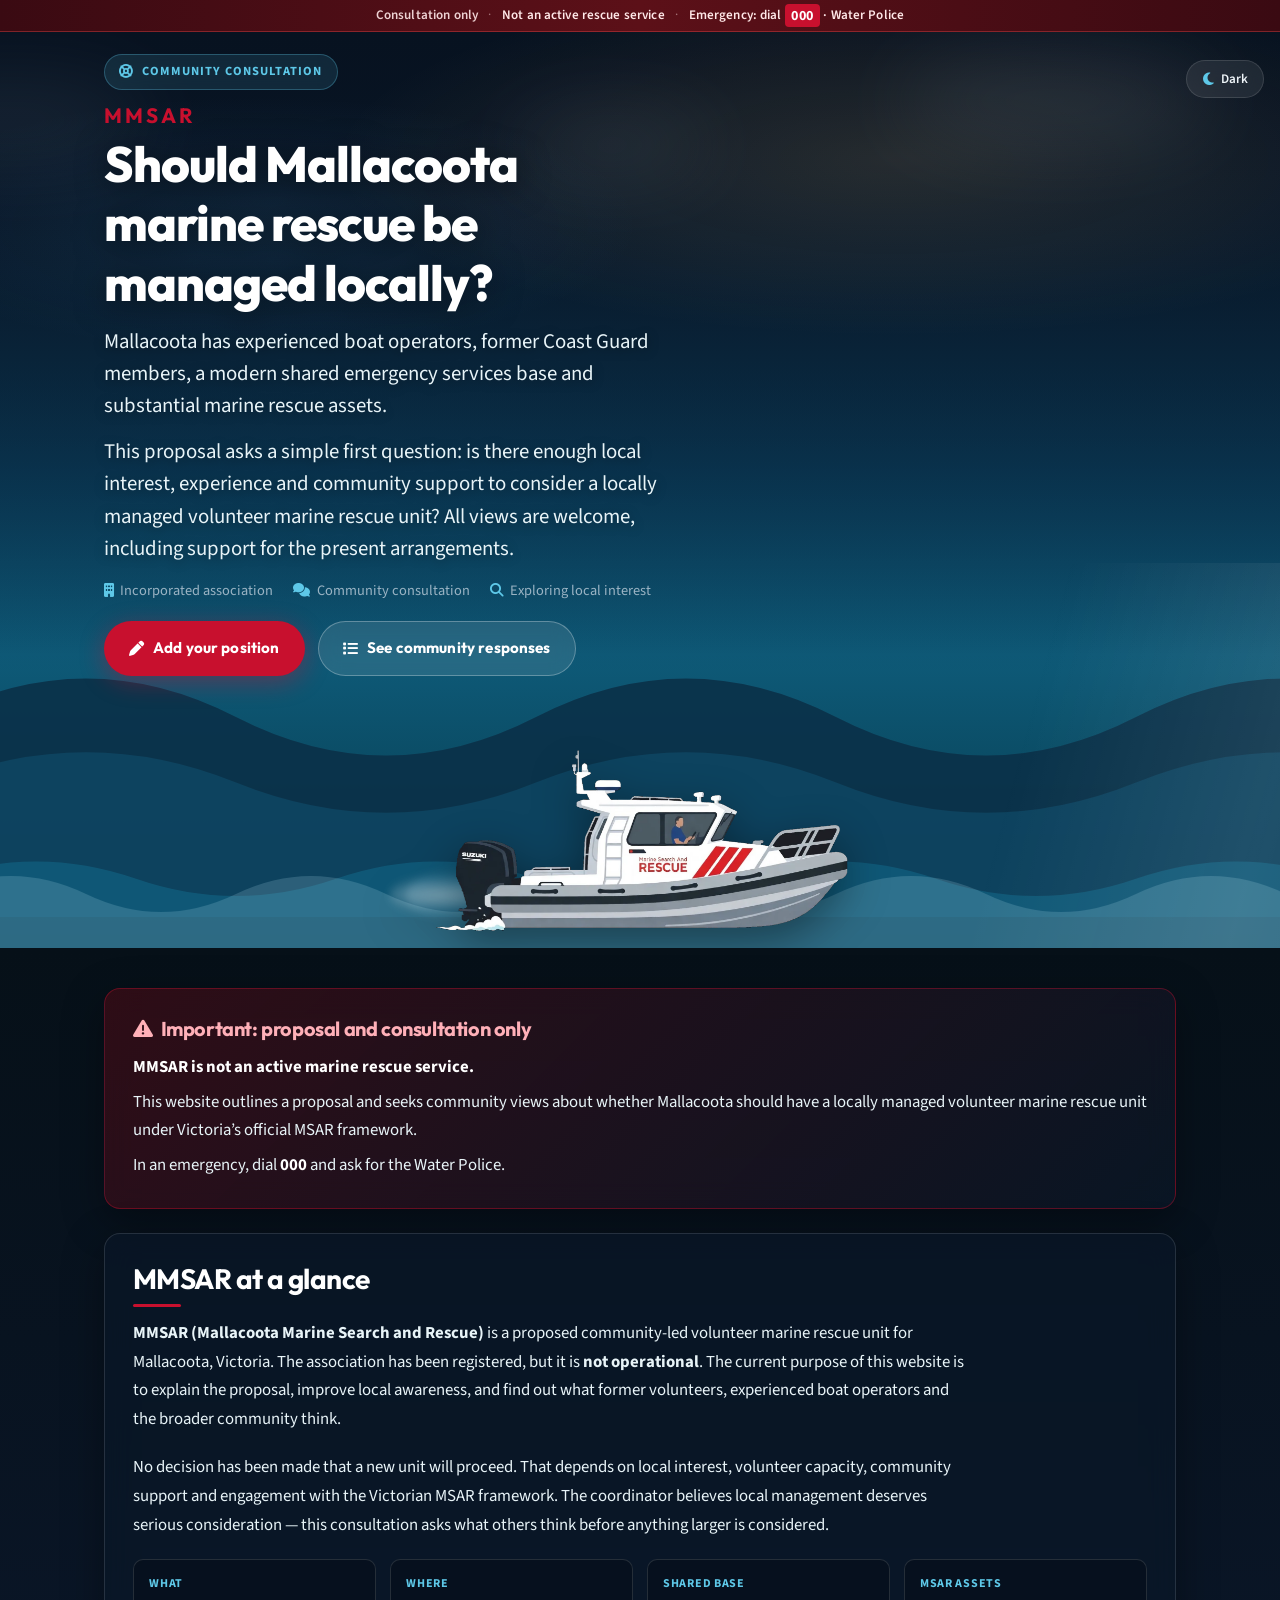
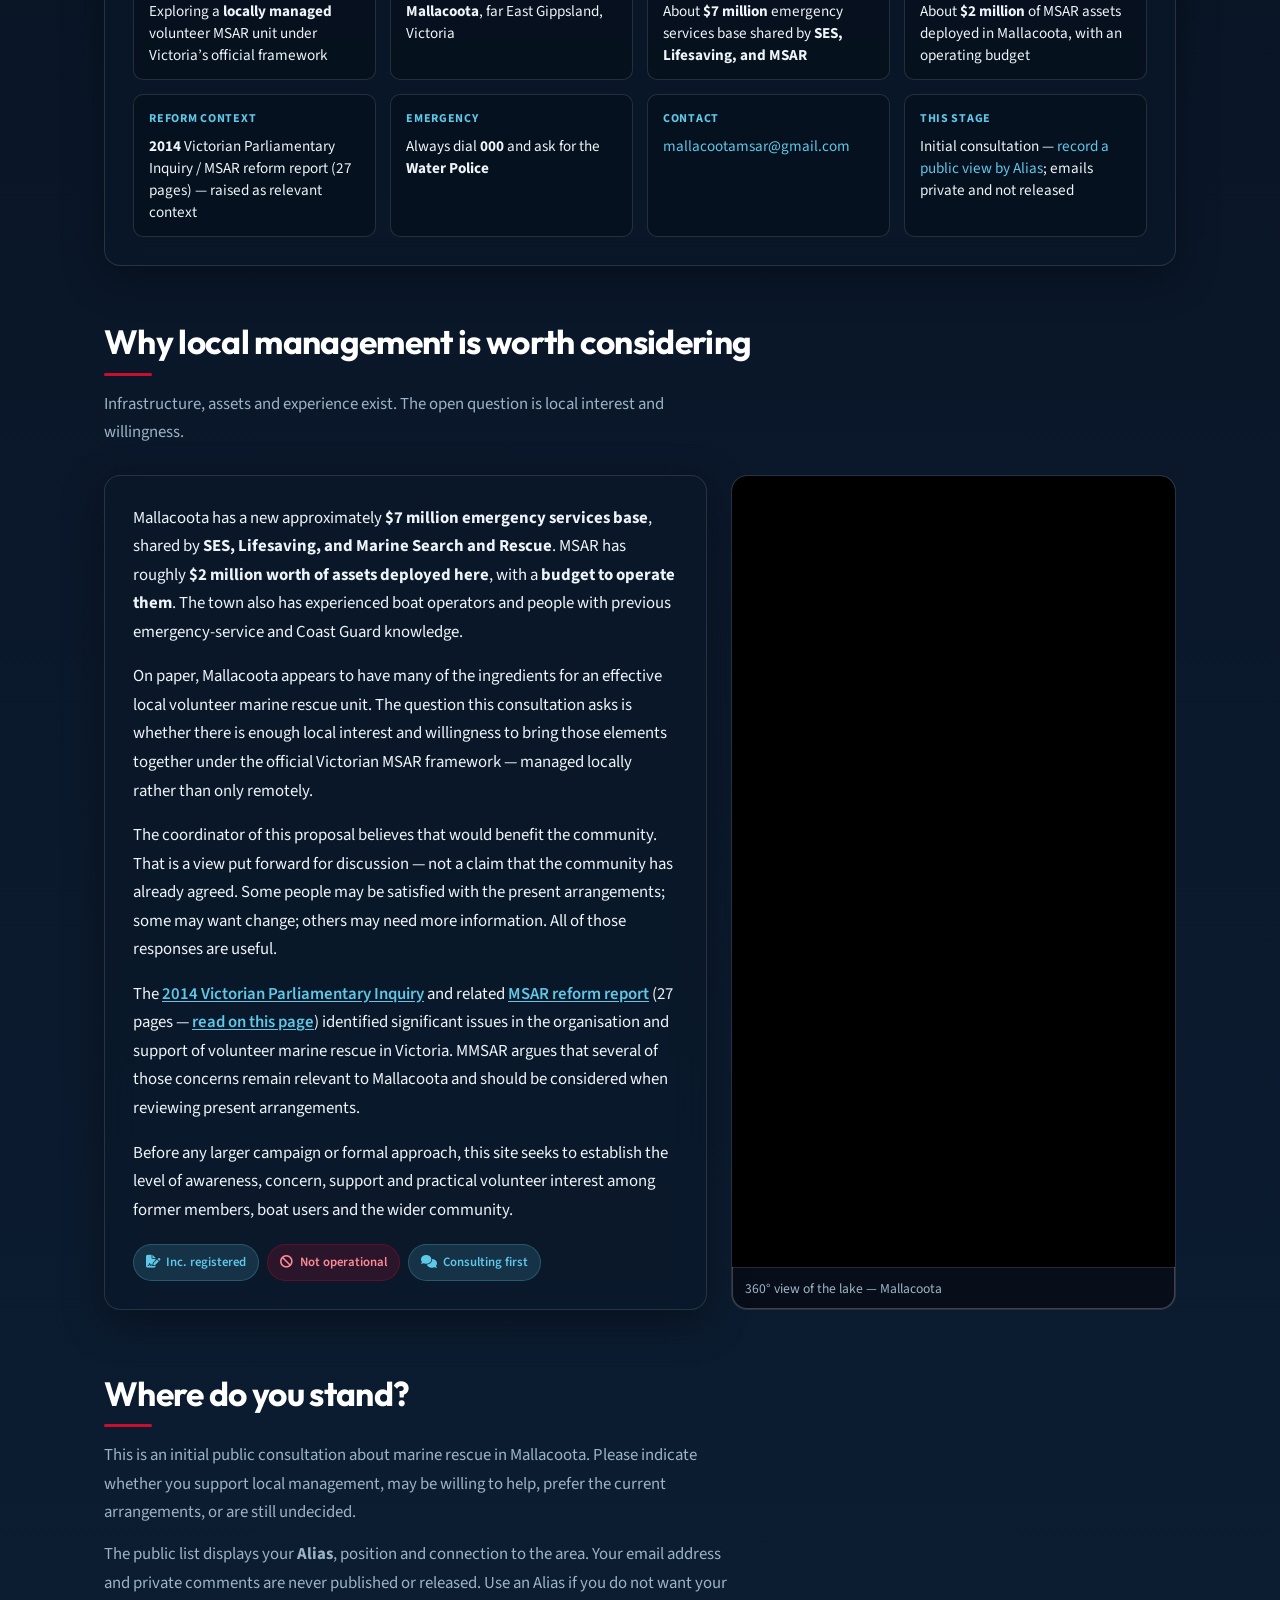
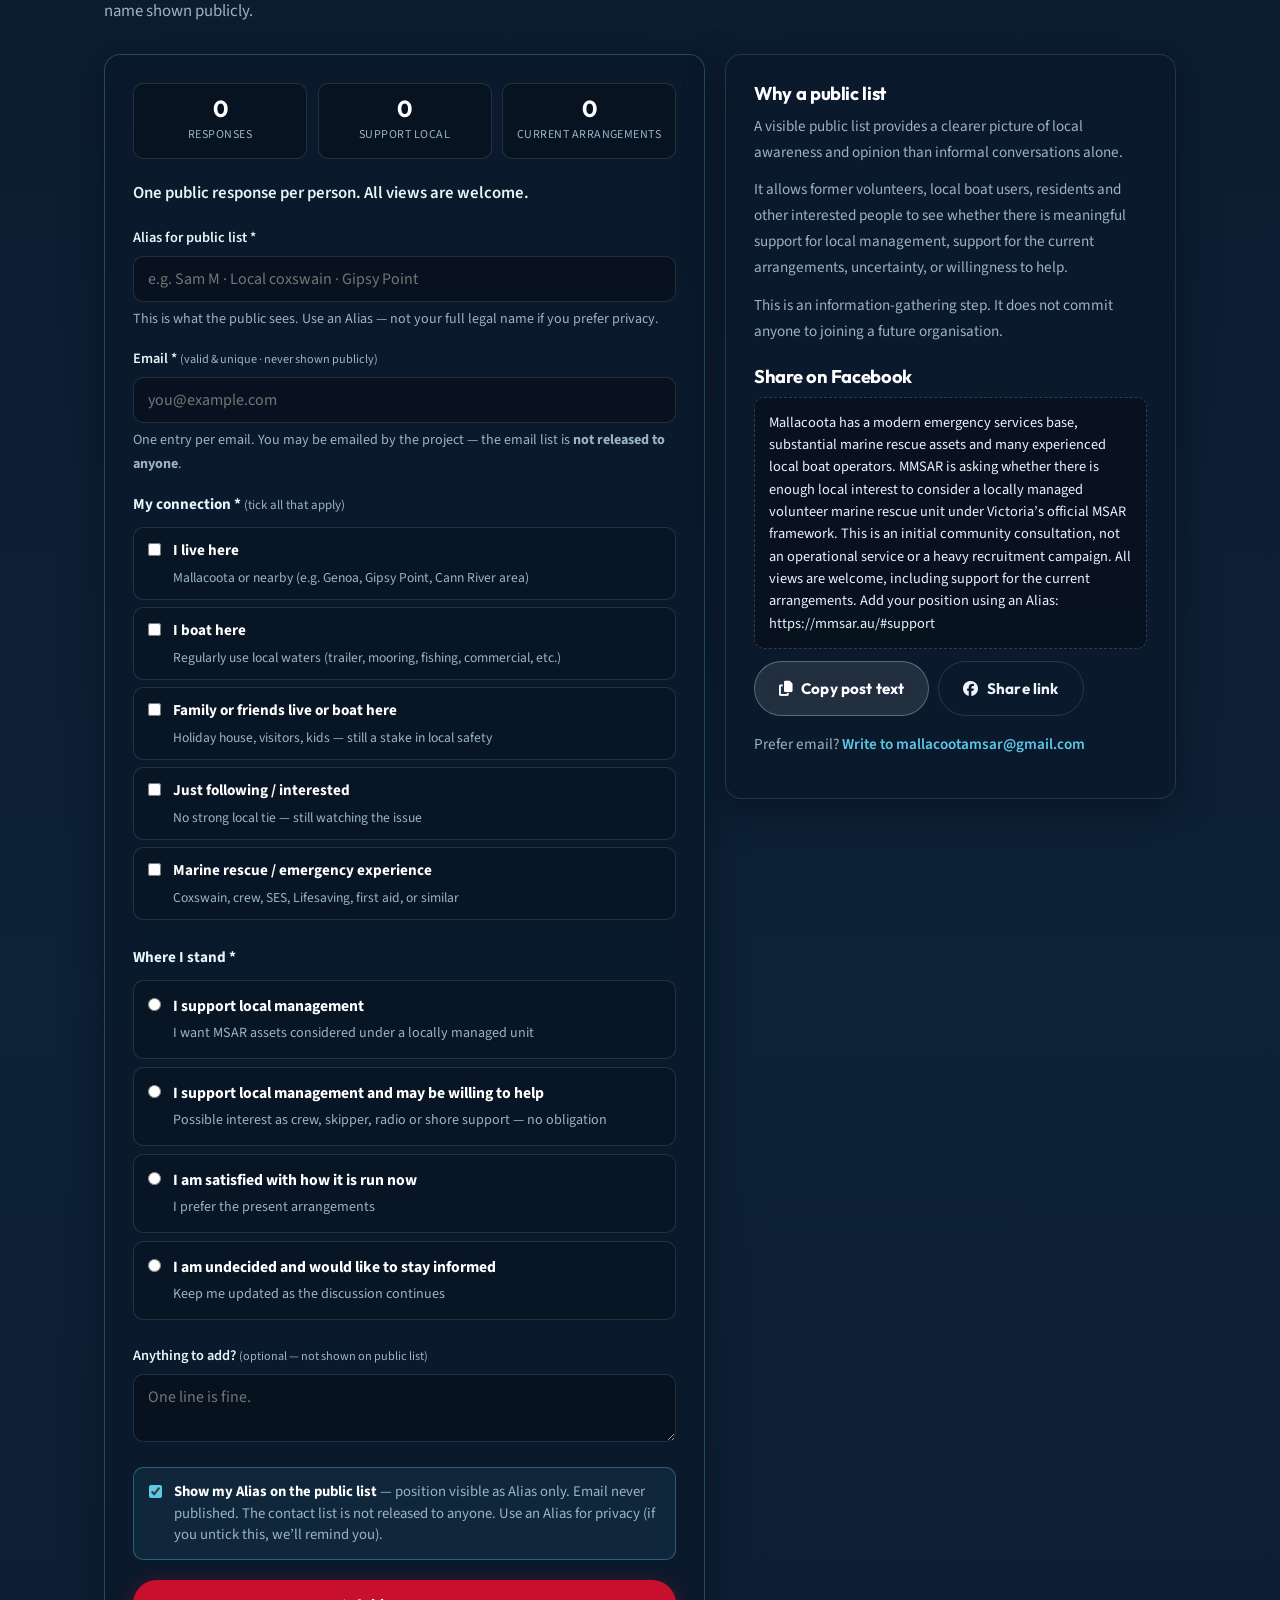
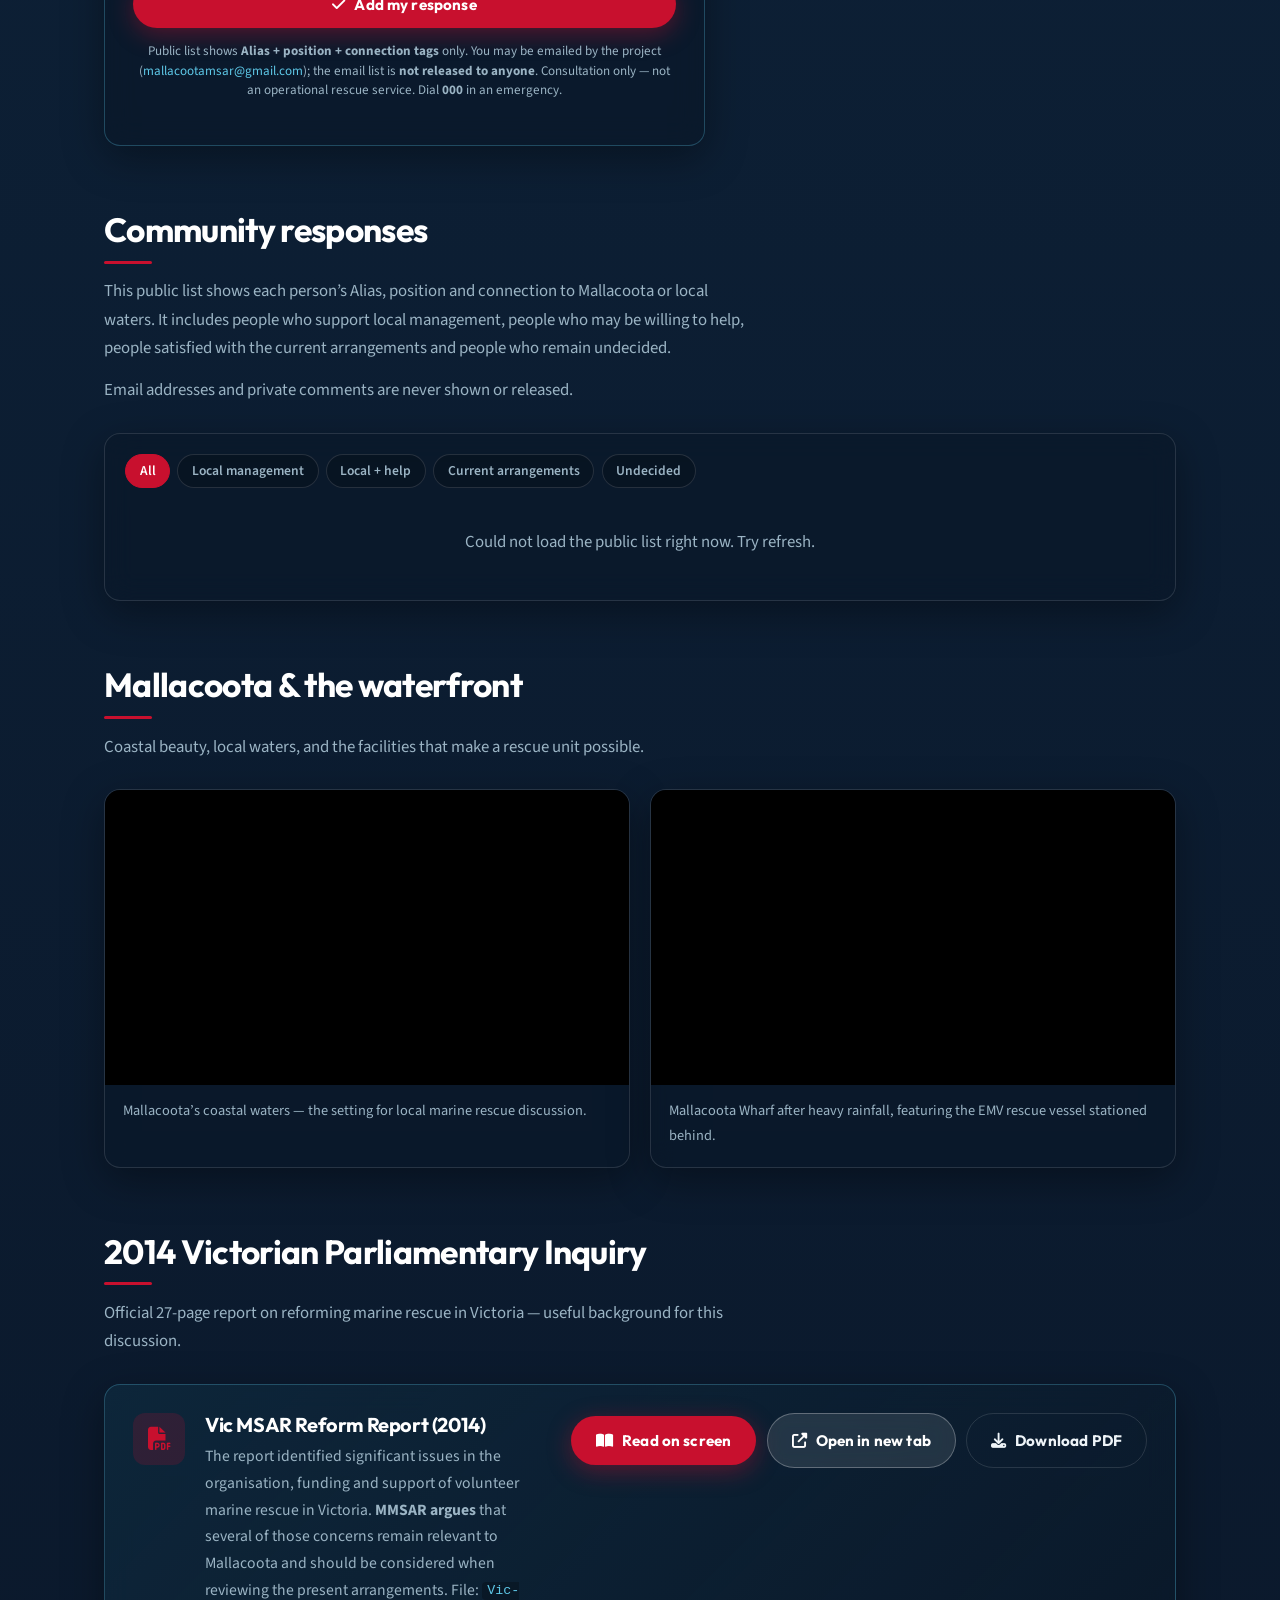
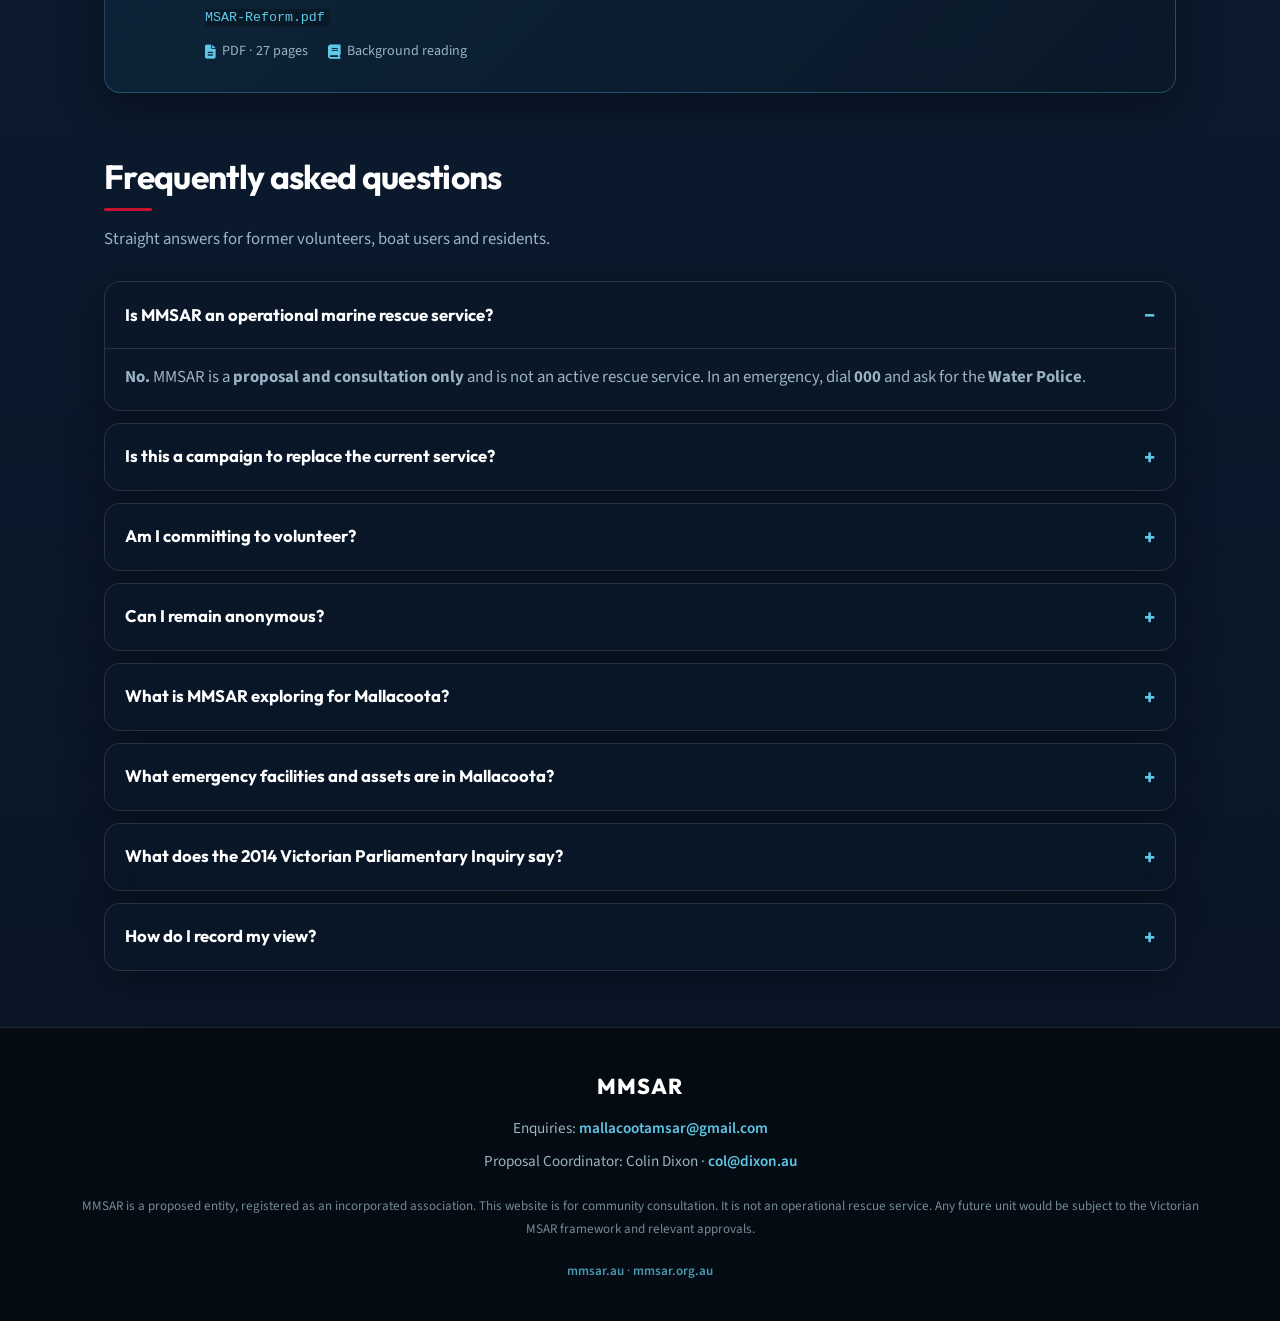
==== commit 76ade44b: "Revise site wording for consultation, not campaign tone Clarify exploratory purpose for former membe" ====
--- a/index.html
+++ b/index.html
@@ -13,7 +13,7 @@
   <meta charset="UTF-8">
   <meta name="viewport" content="width=device-width, initial-scale=1.0">
   <title>MMSAR — Mallacoota Marine Search and Rescue Proposal (Local MSAR)</title>
-  <meta name="description" content="MMSAR is a community proposal for locally managed Marine Search and Rescue in Mallacoota, Victoria. $7m shared SES/Lifesaving/MSAR base, ~$2m MSAR assets, operating budget. Not an operational service — dial 000 in an emergency.">
+  <meta name="description" content="Initial community consultation: should Mallacoota marine rescue be managed locally? $7m shared emergency base, ~$2m MSAR assets. All views welcome. Not an operational service — dial 000 in an emergency.">
   <meta name="keywords" content="MMSAR, Mallacoota, marine search and rescue, MSAR, local marine rescue, Victoria, SES, Lifesaving, boat rescue">
   <meta name="author" content="MMSAR — Mallacoota Marine Search and Rescue (proposed)">
   <meta name="robots" content="index, follow, max-image-preview:large, max-snippet:-1">
@@ -28,8 +28,8 @@
   <!-- Open Graph (Facebook / share cards) -->
   <meta property="og:type" content="website">
   <meta property="og:url" content="https://mmsar.au/">
-  <meta property="og:title" content="Local marine rescue for Mallacoota — add your position">
-  <meta property="og:description" content="$7m shared emergency base, ~$2m of MSAR assets — yet no strong local leadership. Public list of where locals stand. All views welcome, including 'fine with how it's run now'.">
+  <meta property="og:title" content="Should Mallacoota marine rescue be managed locally?">
+  <meta property="og:description" content="Initial community consultation. Modern base, substantial MSAR assets, experienced locals. All views welcome — including support for current arrangements. Alias list: mmsar.au">
   <meta property="og:image" content="https://mmsar.au/images/og-card.jpg">
   <meta property="og:image:width" content="1200">
   <meta property="og:image:height" content="630">
@@ -39,8 +39,8 @@
 
   <!-- Twitter / X -->
   <meta name="twitter:card" content="summary_large_image">
-  <meta name="twitter:title" content="Local marine rescue for Mallacoota — add your position">
-  <meta name="twitter:description" content="$7m shared emergency base, ~$2m of MSAR assets — yet no strong local leadership. Public list of where locals stand. All views welcome, including 'fine with how it's run now'.">
+  <meta name="twitter:title" content="Should Mallacoota marine rescue be managed locally?">
+  <meta name="twitter:description" content="Initial community consultation. Modern base, substantial MSAR assets, experienced locals. All views welcome — including support for current arrangements.">
   <meta name="twitter:image" content="https://mmsar.au/images/og-card.jpg">
 
   <link rel="icon" href="favicon.ico" sizes="any">
@@ -51,7 +51,7 @@
   <link rel="preconnect" href="https://fonts.gstatic.com" crossorigin>
   <link href="https://fonts.googleapis.com/css2?family=Outfit:wght@500;600;700;800&family=Source+Sans+3:wght@400;500;600;700&display=swap" rel="stylesheet">
   <link rel="stylesheet" href="https://cdnjs.cloudflare.com/ajax/libs/font-awesome/6.5.2/css/all.min.css">
-  <link rel="stylesheet" href="styles.css?v=17">
+  <link rel="stylesheet" href="styles.css?v=18">
 
   <!-- Structured data for search + AI -->
   <script type="application/ld+json">
@@ -116,15 +116,31 @@
             "name": "Is MMSAR an operational marine rescue service?",
             "acceptedAnswer": {
               "@type": "Answer",
-              "text": "No. MMSAR is a proposal only and is not an active rescue service. In an emergency, dial 000 and ask for the Water Police."
+              "text": "No. MMSAR is a proposal and consultation only and is not an active rescue service. In an emergency, dial 000 and ask for the Water Police."
             }
           },
           {
             "@type": "Question",
-            "name": "What is MMSAR proposing for Mallacoota?",
+            "name": "Is this a campaign to replace the current service?",
             "acceptedAnswer": {
               "@type": "Answer",
-              "text": "A community-led volunteer Marine Search and Rescue unit under the official Victorian MSAR framework, managed locally rather than remotely, to make better use of public assets in Mallacoota."
+              "text": "No. This is an initial community consultation. MMSAR supports exploring a locally managed volunteer unit, but the immediate purpose is to establish local awareness, opinion, experience and willingness to participate. People who support the current arrangements are equally welcome to record that view."
+            }
+          },
+          {
+            "@type": "Question",
+            "name": "Am I committing to volunteer?",
+            "acceptedAnswer": {
+              "@type": "Answer",
+              "text": "No. Selecting that you may be willing to help is only an expression of possible interest. It does not create any obligation."
+            }
+          },
+          {
+            "@type": "Question",
+            "name": "Can I remain anonymous?",
+            "acceptedAnswer": {
+              "@type": "Answer",
+              "text": "The public list requires an Alias. Use an Alias rather than your full name if you do not want your identity shown publicly. Email addresses and private comments are not published or released."
             }
           },
           {
@@ -134,22 +150,6 @@
               "@type": "Answer",
               "text": "Mallacoota has a new approximately $7 million emergency services base shared by SES, Lifesaving, and Marine Search and Rescue. MSAR has roughly $2 million worth of assets deployed in Mallacoota, with a budget to operate them."
             }
-          },
-          {
-            "@type": "Question",
-            "name": "What does the 2014 Victorian Parliamentary Inquiry say?",
-            "acceptedAnswer": {
-              "@type": "Answer",
-              "text": "The 2014 Victorian Parliamentary Inquiry and related MSAR reform report (27 pages) identified issues with how marine rescue is organised and supported in Victoria. This proposal argues those issues have not been adequately addressed and that Mallacoota needs stronger local volunteer engagement."
-            }
-          },
-          {
-            "@type": "Question",
-            "name": "How can I show my position on the public list?",
-            "acceptedAnswer": {
-              "@type": "Answer",
-              "text": "Use the form on https://mmsar.au/#support. Enter an Alias for the public list, a valid unique email (kept private and not released), your connection to the area, and where you stand — including support for local management, offering to help, or that you are fine with how it is run now."
-            }
           }
         ]
       }
@@ -162,14 +162,14 @@
   <!-- Emergency / proposal strip (always visible; condensed on small screens) -->
   <div class="alert-bar" role="alert">
     <span class="alert-full">
-      <span class="label">Proposal only</span>
+      <span class="label">Consultation only</span>
       <span class="sep">·</span>
       <span>Not an active rescue service</span>
       <span class="sep">·</span>
       <span>Emergency: dial <strong>000</strong> · Water Police</span>
     </span>
     <span class="alert-short">
-      Proposal only · Dial <strong>000</strong> Water Police
+      Consultation only · Dial <strong>000</strong> Water Police
     </span>
   </div>
 
@@ -198,27 +198,32 @@
     <div class="hero-content">
       <span class="hero-badge">
         <i class="fas fa-life-ring" aria-hidden="true"></i>
-        Community proposal
+        Community consultation
       </span>
       <h1>
         <span class="accent">MMSAR</span>
-        Local marine rescue for Mallacoota
+        Should Mallacoota marine rescue be managed locally?
       </h1>
       <p class="hero-lead">
-        Winter is quiet. Start from zero. Get local marine rescue sorted before summer.
-        A public list of where people stand — including if you are fine with how it is run now.
+        Mallacoota has experienced boat operators, former Coast Guard members, a modern shared
+        emergency services base and substantial marine rescue assets.
+      </p>
+      <p class="hero-lead">
+        This proposal asks a simple first question: is there enough local interest, experience
+        and community support to consider a locally managed volunteer marine rescue unit?
+        All views are welcome, including support for the present arrangements.
       </p>
       <div class="hero-meta">
         <span><i class="fas fa-building" aria-hidden="true"></i> Incorporated association</span>
-        <span><i class="fas fa-snowflake" aria-hidden="true"></i> Winter build-up</span>
-        <span><i class="fas fa-sun" aria-hidden="true"></i> Target: ready for summer</span>
+        <span><i class="fas fa-comments" aria-hidden="true"></i> Community consultation</span>
+        <span><i class="fas fa-search" aria-hidden="true"></i> Exploring local interest</span>
       </div>
       <div class="hero-actions">
         <a href="#support" class="btn btn-primary">
-          <i class="fas fa-pen" aria-hidden="true"></i> Add your name (public)
+          <i class="fas fa-pen" aria-hidden="true"></i> Add your position
         </a>
         <a href="#voices" class="btn btn-secondary">
-          <i class="fas fa-list" aria-hidden="true"></i> See the list
+          <i class="fas fa-list" aria-hidden="true"></i> See community responses
         </a>
       </div>
     </div>
@@ -244,9 +249,13 @@
     <!-- Disclaimer -->
     <section class="section" style="padding-top: 2.5rem; padding-bottom: 0;">
       <div class="card disclaimer-card">
-        <h2><i class="fas fa-exclamation-triangle" aria-hidden="true"></i> Important: Proposal Only</h2>
-        <p>This website outlines a proposal to establish a new, locally managed marine search and rescue unit.</p>
-        <p><strong>MMSAR is not an active service.</strong> In an emergency, dial <strong>000</strong> and ask for the Water Police.</p>
+        <h2><i class="fas fa-exclamation-triangle" aria-hidden="true"></i> Important: proposal and consultation only</h2>
+        <p><strong>MMSAR is not an active marine rescue service.</strong></p>
+        <p>
+          This website outlines a proposal and seeks community views about whether Mallacoota should
+          have a locally managed volunteer marine rescue unit under Victoria’s official MSAR framework.
+        </p>
+        <p>In an emergency, dial <strong>000</strong> and ask for the Water Police.</p>
       </div>
     </section>
 
@@ -256,14 +265,21 @@
         <h2 id="facts-heading">MMSAR at a glance</h2>
         <p class="facts-lead">
           <strong>MMSAR (Mallacoota Marine Search and Rescue)</strong> is a proposed community-led
-          volunteer marine rescue unit for Mallacoota, Victoria, Australia. It is registered as an
-          incorporated association and is <strong>not yet operational</strong>. This website is a
-          community proposal and public discussion tool — not a dispatch or emergency service.
+          volunteer marine rescue unit for Mallacoota, Victoria. The association has been registered,
+          but it is <strong>not operational</strong>. The current purpose of this website is to explain
+          the proposal, improve local awareness, and find out what former volunteers, experienced boat
+          operators and the broader community think.
+        </p>
+        <p class="facts-lead">
+          No decision has been made that a new unit will proceed. That depends on local interest,
+          volunteer capacity, community support and engagement with the Victorian MSAR framework.
+          The coordinator believes local management deserves serious consideration — this consultation
+          asks what others think before anything larger is considered.
         </p>
         <dl class="facts-grid">
           <div class="fact">
             <dt>What</dt>
-            <dd>Proposal for a <strong>locally managed</strong> MSAR unit under Victoria’s official MSAR framework</dd>
+            <dd>Exploring a <strong>locally managed</strong> volunteer MSAR unit under Victoria’s official framework</dd>
           </div>
           <div class="fact">
             <dt>Where</dt>
@@ -279,7 +295,7 @@
           </div>
           <div class="fact">
             <dt>Reform context</dt>
-            <dd><strong>2014</strong> Victorian Parliamentary Inquiry / MSAR reform report (27 pages) — issues still argued as unaddressed</dd>
+            <dd><strong>2014</strong> Victorian Parliamentary Inquiry / MSAR reform report (27 pages) — raised as relevant context</dd>
           </div>
           <div class="fact">
             <dt>Emergency</dt>
@@ -290,8 +306,8 @@
             <dd><a href="mailto:mallacootamsar@gmail.com">mallacootamsar@gmail.com</a></dd>
           </div>
           <div class="fact">
-            <dt>Public list</dt>
-            <dd>Community positions by <strong>Alias</strong> only; emails private and not released — <a href="#support">add your position</a></dd>
+            <dt>This stage</dt>
+            <dd>Initial consultation — <a href="#support">record a public view by Alias</a>; emails private and not released</dd>
           </div>
         </dl>
       </div>
@@ -300,54 +316,52 @@
     <!-- Vision -->
     <section class="section" id="vision">
       <div class="section-header">
-        <h2>A vision for local rescue</h2>
+        <h2>Why local management is worth considering</h2>
         <p>
-          A $7&nbsp;million base is built. About $2&nbsp;million of MSAR kit is already here.
-          The operating budget exists. Local people are still not driving the service.
+          Infrastructure, assets and experience exist. The open question is local interest and willingness.
         </p>
       </div>
       <div class="vision-grid">
         <div class="card vision-text">
           <p>
-            Mallacoota has a new <strong>$7&nbsp;million emergency services base</strong>,
+            Mallacoota has a new approximately <strong>$7&nbsp;million emergency services base</strong>,
             shared by <strong>SES, Lifesaving, and Marine Search and Rescue</strong>.
-            MSAR alone has roughly <strong>$2&nbsp;million worth of assets deployed here</strong>,
-            with a <strong>budget to operate them</strong>. On paper, the town is well set up.
-          </p>
-          <p>
-            In practice, those assets are not matched by strong local engagement.
-            This is a town with <strong>dozens of active coxswains</strong> — skilled boat people
-            who know these waters — yet many are not engaged with the marine rescue service.
-            A modern shared base and funded kit should not sit under-used.
+            MSAR has roughly <strong>$2&nbsp;million worth of assets deployed here</strong>, with a
+            <strong>budget to operate them</strong>. The town also has experienced boat operators and
+            people with previous emergency-service and Coast Guard knowledge.
+          </p>
+          <p>
+            On paper, Mallacoota appears to have many of the ingredients for an effective local
+            volunteer marine rescue unit. The question this consultation asks is whether there is
+            enough local interest and willingness to bring those elements together under the
+            official Victorian MSAR framework — managed locally rather than only remotely.
+          </p>
+          <p>
+            The coordinator of this proposal believes that would benefit the community. That is a
+            view put forward for discussion — not a claim that the community has already agreed.
+            Some people may be satisfied with the present arrangements; some may want change;
+            others may need more information. All of those responses are useful.
           </p>
           <p>
             The
             <a href="#inquiry" class="text-link">2014 Victorian Parliamentary Inquiry</a>
-            (27-page
-            <a href="images/Vic-MSAR-Reform.pdf" target="_blank" rel="noopener noreferrer" class="text-link">reform report</a>
-            —
+            and related
+            <a href="images/Vic-MSAR-Reform.pdf" target="_blank" rel="noopener noreferrer" class="text-link">MSAR reform report</a>
+            (27 pages —
             <a href="#inquiry" class="text-link" onclick="openPdfModal(); return false;">read on this page</a>)
-            identified serious issues with how marine rescue is organised and supported in Victoria.
-            <strong>Those issues have not been addressed</strong>. Mallacoota still needs a modern,
-            community-led volunteer unit under the official MSAR framework —
-            <strong>managed locally rather than remotely</strong> — so public investment actually
-            delivers safety for local waters.
-          </p>
-          <p>
-            We are starting from <strong>zero</strong> on an honest public count of where Mallacoota stands.
-            Winter is the quiet season — the right window to organise so the problem is fixed
-            <strong>before summer</strong> traffic and risk return. Pushback from existing structures
-            is expected. That does not change the need for a clear local answer.
-          </p>
-          <p>
-            That answer: put local talent, a shared $7&nbsp;million base, and $2&nbsp;million of MSAR
-            assets together for the community they were meant to serve — under the official MSAR
-            framework, managed here.
+            identified significant issues in the organisation and support of volunteer marine rescue
+            in Victoria. MMSAR argues that several of those concerns remain relevant to Mallacoota
+            and should be considered when reviewing present arrangements.
+          </p>
+          <p>
+            Before any larger campaign or formal approach, this site seeks to establish the level of
+            awareness, concern, support and practical volunteer interest among former members,
+            boat users and the wider community.
           </p>
           <div class="status-pills" style="margin-top: 1.25rem;">
             <span class="pill"><i class="fas fa-file-signature" aria-hidden="true"></i> Inc. registered</span>
-            <span class="pill red"><i class="fas fa-ban" aria-hidden="true"></i> Not yet operational</span>
-            <span class="pill"><i class="fas fa-list" aria-hidden="true"></i> Public voices list</span>
+            <span class="pill red"><i class="fas fa-ban" aria-hidden="true"></i> Not operational</span>
+            <span class="pill"><i class="fas fa-comments" aria-hidden="true"></i> Consulting first</span>
           </div>
         </div>
         <div class="vision-aside">
@@ -371,11 +385,16 @@
     <!-- Support — public list + all viewpoints -->
     <section class="section" id="support" style="padding-top: 0.5rem;">
       <div class="section-header">
-        <h2>Add your position — public Alias list</h2>
+        <h2>Where do you stand?</h2>
         <p>
-          Start from zero this winter. All views welcome — including “fine with how it is run now”.
-          The public list shows your <strong>Alias + position only</strong>. You may be emailed by
-          the project; the email list is <strong>not released to anyone</strong>.
+          This is an initial public consultation about marine rescue in Mallacoota.
+          Please indicate whether you support local management, may be willing to help,
+          prefer the current arrangements, or are still undecided.
+        </p>
+        <p>
+          The public list displays your <strong>Alias</strong>, position and connection to the area.
+          Your email address and private comments are never published or released.
+          Use an Alias if you do not want your name shown publicly.
         </p>
       </div>
 
@@ -384,21 +403,21 @@
           <div class="support-stats" id="live-stats" aria-label="Community responses">
             <div class="stat">
               <strong id="stat-public">0</strong>
-              <span>on public list</span>
+              <span>responses</span>
             </div>
             <div class="stat">
               <strong id="stat-support">0</strong>
-              <span>want local</span>
+              <span>support local</span>
             </div>
             <div class="stat">
               <strong id="stat-status">0</strong>
-              <span>fine as-is</span>
+              <span>current arrangements</span>
             </div>
           </div>
 
           <form id="support-form" class="support-form" method="post" action="api/submit.php" novalidate>
             <p class="support-lead">
-              Honest count. No money. One position each.
+              One public response per person. All views are welcome.
             </p>
 
             <div class="form-group">
@@ -457,39 +476,39 @@
             </fieldset>
 
             <fieldset class="intent-fieldset">
-              <legend>Where I stand</legend>
+              <legend>Where I stand *</legend>
               <label class="intent-option">
-                <input type="radio" name="Intent" id="intent-support" value="support" checked>
+                <input type="radio" name="Intent" id="intent-support" value="support">
                 <span>
                   <strong>I support local management</strong>
-                  <em>I want MSAR assets managed here, under a local unit</em>
+                  <em>I want MSAR assets considered under a locally managed unit</em>
                 </span>
               </label>
               <label class="intent-option">
                 <input type="radio" name="Intent" id="intent-volunteer" value="volunteer">
                 <span>
-                  <strong>I support local management and offer to help</strong>
-                  <em>Yes to local control — and I may help as crew, skipper, radio, or shore support</em>
+                  <strong>I support local management and may be willing to help</strong>
+                  <em>Possible interest as crew, skipper, radio or shore support — no obligation</em>
                 </span>
               </label>
               <label class="intent-option">
                 <input type="radio" name="Intent" id="intent-status" value="status_quo">
                 <span>
-                  <strong>I’m fine with how it is run now</strong>
-                  <em>I support the current / existing remote arrangements</em>
+                  <strong>I am satisfied with how it is run now</strong>
+                  <em>I prefer the present arrangements</em>
                 </span>
               </label>
               <label class="intent-option">
                 <input type="radio" name="Intent" id="intent-informed" value="informed">
                 <span>
-                  <strong>Undecided — stay informed</strong>
-                  <em>Keep me on the list for updates only</em>
+                  <strong>I am undecided and would like to stay informed</strong>
+                  <em>Keep me updated as the discussion continues</em>
                 </span>
               </label>
             </fieldset>
 
             <div id="volunteer-extra" class="volunteer-extra hidden-section">
-              <p class="form-hint">Optional — how you might help later:</p>
+              <p class="form-hint">Optional — areas of possible interest (not a commitment):</p>
               <div class="role-chips">
                 <label class="chip"><input type="checkbox" id="Crew" name="Crew" value="1"> Crew</label>
                 <label class="chip"><input type="checkbox" id="Skipper" name="Skipper" value="1"> Skipper / coxswain</label>
@@ -526,15 +545,15 @@
 
             <div class="form-submit-wrap">
               <button type="submit" id="submit-button" class="btn btn-primary btn-block">
-                <i class="fas fa-check" aria-hidden="true"></i> Publish my position
+                <i class="fas fa-check" aria-hidden="true"></i> Add my response
               </button>
             </div>
             <p class="form-privacy">
-              Public list = <strong>Alias + position + connection tags</strong> (not your email).
+              Public list shows <strong>Alias + position + connection tags</strong> only.
               You may be emailed by the project
               (<a href="mailto:mallacootamsar@gmail.com">mallacootamsar@gmail.com</a>);
               the email list is <strong>not released to anyone</strong>.
-              Proposal only — not an operational rescue service. Dial <strong>000</strong> in an emergency.
+              Consultation only — not an operational rescue service. Dial <strong>000</strong> in an emergency.
             </p>
             <div id="form-feedback"></div>
           </form>
@@ -543,23 +562,29 @@
         <aside class="card support-aside">
           <h3>Why a public list</h3>
           <p>
-            Silent agreement does not move decision-makers. A visible list of locals —
-            <strong>for and against change</strong> — is honest evidence of community view.
-          </p>
-          <p>
-            Winter is quiet. We start the count at zero and build through the off-season so
-            Mallacoota is not still arguing about this when summer risk returns.
-          </p>
-          <p>
-            Existing organisations may push back hard. That is expected. This page still asks
-            for a clear public answer from people who live and boat here.
+            A visible public list provides a clearer picture of local awareness and opinion
+            than informal conversations alone.
+          </p>
+          <p>
+            It allows former volunteers, local boat users, residents and other interested people
+            to see whether there is meaningful support for local management, support for the
+            current arrangements, uncertainty, or willingness to help.
+          </p>
+          <p>
+            This is an information-gathering step. It does not commit anyone to joining a future
+            organisation.
           </p>
           <h3 class="aside-sub">Share on Facebook</h3>
           <p class="share-blurb" id="share-blurb">
-            Mallacoota: $7m shared emergency base (SES, Lifesaving, MSAR), ~$2m MSAR assets, operating
-            budget — yet local marine rescue still lacks strong local leadership. 2014 inquiry issues
-            are still open. Winter is quiet: public list from zero, aim to sort this before summer.
-            All views welcome, including “I’m fine with how it’s run now”:
+            Mallacoota has a modern emergency services base, substantial marine rescue assets and many experienced local boat operators.
+
+            MMSAR is asking whether there is enough local interest to consider a locally managed volunteer marine rescue unit under Victoria’s official MSAR framework.
+
+            This is an initial community consultation, not an operational service or a heavy recruitment campaign.
+
+            All views are welcome, including support for the current arrangements.
+
+            Add your position using an Alias:
             https://mmsar.au/#support
           </p>
           <div class="aside-actions">
@@ -577,7 +602,7 @@
           </div>
           <p class="form-hint" style="margin-top: 1rem;">
             Prefer email?
-            <a href="mailto:mallacootamsar@gmail.com?subject=MMSAR%20public%20list&body=Name%3A%0APosition%20(support%20local%20%2F%20volunteer%20%2F%20fine%20as-is%20%2F%20undecided)%3A%0A">
+            <a href="mailto:mallacootamsar@gmail.com?subject=MMSAR%20consultation&body=Alias%3A%0APosition%20(support%20local%20%2F%20may%20help%20%2F%20current%20arrangements%20%2F%20undecided)%3A%0A">
               Write to mallacootamsar@gmail.com
             </a>
           </p>
@@ -588,10 +613,14 @@
     <!-- Public voices list -->
     <section class="section" id="voices" style="padding-top: 0.5rem;">
       <div class="section-header">
-        <h2>Community voices</h2>
+        <h2>Community responses</h2>
         <p>
-          Public list shows <strong>Alias + position + connection tags</strong>. Emails never appear
-          and are not released. Includes local-management support and “fine as-is”.
+          This public list shows each person’s Alias, position and connection to Mallacoota or
+          local waters. It includes people who support local management, people who may be willing
+          to help, people satisfied with the current arrangements and people who remain undecided.
+        </p>
+        <p>
+          Email addresses and private comments are never shown or released.
         </p>
       </div>
       <div class="card voices-card">
@@ -599,11 +628,11 @@
           <button type="button" class="voices-filter is-active" data-filter="all">All</button>
           <button type="button" class="voices-filter" data-filter="support">Local management</button>
           <button type="button" class="voices-filter" data-filter="volunteer">Local + help</button>
-          <button type="button" class="voices-filter" data-filter="status_quo">Fine as-is</button>
+          <button type="button" class="voices-filter" data-filter="status_quo">Current arrangements</button>
           <button type="button" class="voices-filter" data-filter="informed">Undecided</button>
         </div>
         <div id="voices-list" class="voices-list" aria-live="polite">
-          <p class="voices-empty">Loading the public list…</p>
+          <p class="voices-empty">Loading community responses…</p>
         </div>
       </div>
     </section>
@@ -625,7 +654,7 @@
               loading="lazy"
             ></iframe>
           </div>
-          <p class="caption">Showcasing Mallacoota’s coastal beauty and the need for a dedicated marine rescue service.</p>
+          <p class="caption">Mallacoota’s coastal waters — the setting for local marine rescue discussion.</p>
         </div>
         <div class="card media-card">
           <div class="frame">
@@ -647,8 +676,8 @@
       <div class="section-header">
         <h2>2014 Victorian Parliamentary Inquiry</h2>
         <p>
-          Official 27-page report on reforming marine rescue in Victoria. The issues it identified
-          have <strong>not been addressed</strong> — still relevant to Mallacoota today.
+          Official 27-page report on reforming marine rescue in Victoria — useful background for
+          this discussion.
         </p>
       </div>
       <div class="card reading-card inquiry-card">
@@ -658,13 +687,14 @@
         <div class="text">
           <h3>Vic MSAR Reform Report (2014)</h3>
           <p>
-            <strong>2014 Victorian Parliamentary Inquiry</strong> — problems with organisation,
-            support for volunteers, and regional delivery. Twelve years on, the same gaps remain.
-            File: <code>Vic-MSAR-Reform.pdf</code>
+            The report identified significant issues in the organisation, funding and support of
+            volunteer marine rescue in Victoria. <strong>MMSAR argues</strong> that several of those
+            concerns remain relevant to Mallacoota and should be considered when reviewing the
+            present arrangements. File: <code>Vic-MSAR-Reform.pdf</code>
           </p>
           <p class="inquiry-meta">
             <span><i class="fas fa-file-alt" aria-hidden="true"></i> PDF · 27 pages</span>
-            <span><i class="fas fa-exclamation-circle" aria-hidden="true"></i> Issues still open</span>
+            <span><i class="fas fa-book" aria-hidden="true"></i> Background reading</span>
           </p>
         </div>
         <div class="inquiry-actions">
@@ -694,23 +724,47 @@
     <section class="section" id="faq" style="padding-top: 0.5rem;" aria-labelledby="faq-heading">
       <div class="section-header">
         <h2 id="faq-heading">Frequently asked questions</h2>
-        <p>Straight answers for locals, decision-makers, search engines, and AI tools.</p>
+        <p>Straight answers for former volunteers, boat users and residents.</p>
       </div>
       <div class="faq-list">
         <details class="card faq-item" open>
           <summary>Is MMSAR an operational marine rescue service?</summary>
           <p>
-            <strong>No.</strong> MMSAR is a <strong>proposal only</strong> and is not an active
-            rescue service. In an emergency, dial <strong>000</strong> and ask for the
-            <strong>Water Police</strong>.
+            <strong>No.</strong> MMSAR is a <strong>proposal and consultation only</strong> and is
+            not an active rescue service. In an emergency, dial <strong>000</strong> and ask for
+            the <strong>Water Police</strong>.
           </p>
         </details>
         <details class="card faq-item">
-          <summary>What is MMSAR proposing for Mallacoota?</summary>
-          <p>
-            A community-led volunteer Marine Search and Rescue unit under the official Victorian
-            MSAR framework, <strong>managed locally rather than remotely</strong>, so public
-            assets in Mallacoota are used for local safety.
+          <summary>Is this a campaign to replace the current service?</summary>
+          <p>
+            <strong>No.</strong> This is an initial community consultation. MMSAR supports
+            exploring a locally managed volunteer unit, but the immediate purpose is to establish
+            local awareness, opinion, experience and willingness to participate. People who support
+            the current arrangements are equally welcome to record that view.
+          </p>
+        </details>
+        <details class="card faq-item">
+          <summary>Am I committing to volunteer?</summary>
+          <p>
+            <strong>No.</strong> Selecting that you may be willing to help is only an expression of
+            possible interest. It does not create any obligation.
+          </p>
+        </details>
+        <details class="card faq-item">
+          <summary>Can I remain anonymous?</summary>
+          <p>
+            The public list requires an <strong>Alias</strong>. Use an Alias rather than your full
+            name if you do not want your identity shown publicly. Email addresses and private
+            comments are not published or released.
+          </p>
+        </details>
+        <details class="card faq-item">
+          <summary>What is MMSAR exploring for Mallacoota?</summary>
+          <p>
+            Whether there is enough local interest to consider a community-led volunteer Marine
+            Search and Rescue unit under the official Victorian MSAR framework, managed locally
+            rather than only remotely. No decision has been made that a unit will proceed.
           </p>
         </details>
         <details class="card faq-item">
@@ -725,19 +779,18 @@
         <details class="card faq-item">
           <summary>What does the 2014 Victorian Parliamentary Inquiry say?</summary>
           <p>
-            The inquiry and related MSAR reform report (27 pages) identified problems with how
-            marine rescue is organised and supported in Victoria. This proposal argues those
-            issues have <strong>not been adequately addressed</strong>. Read the PDF in the
+            The inquiry and related MSAR reform report (27 pages) identified significant issues in
+            the organisation and support of volunteer marine rescue in Victoria. MMSAR argues that
+            several of those concerns remain relevant to Mallacoota. Read the PDF in the
             <a href="#inquiry" class="text-link">inquiry section</a>.
           </p>
         </details>
         <details class="card faq-item">
-          <summary>How do I show my position on the public list?</summary>
-          <p>
-            Use the form under <a href="#support" class="text-link">Add your position</a>.
-            Enter an <strong>Alias</strong> for the public list, a valid unique email (private,
-            not released), your connection to the area, and where you stand — including support
-            for local management, offering to help, or that you are fine with how it is run now.
+          <summary>How do I record my view?</summary>
+          <p>
+            Use the form under <a href="#support" class="text-link">Where do you stand?</a>
+            Enter an <strong>Alias</strong>, a valid unique email (private, not released), your
+            connection to the area, and an active choice of position.
           </p>
         </details>
       </div>
@@ -756,8 +809,9 @@
         <a href="mailto:col@dixon.au">col@dixon.au</a>
       </p>
       <p class="fine">
-        MMSAR is a proposed entity, registered as an incorporated association, subject to approval
-        by Emergency Management Victoria (EMV). It is not yet an operational service.
+        MMSAR is a proposed entity, registered as an incorporated association. This website is for
+        community consultation. It is not an operational rescue service. Any future unit would be
+        subject to the Victorian MSAR framework and relevant approvals.
       </p>
       <p class="fine">
         <a href="https://mmsar.au/">mmsar.au</a>
@@ -815,6 +869,6 @@
     </div>
   </div>
 
-  <script src="main.js?v=16"></script>
+  <script src="main.js?v=18"></script>
 </body>
 </html>
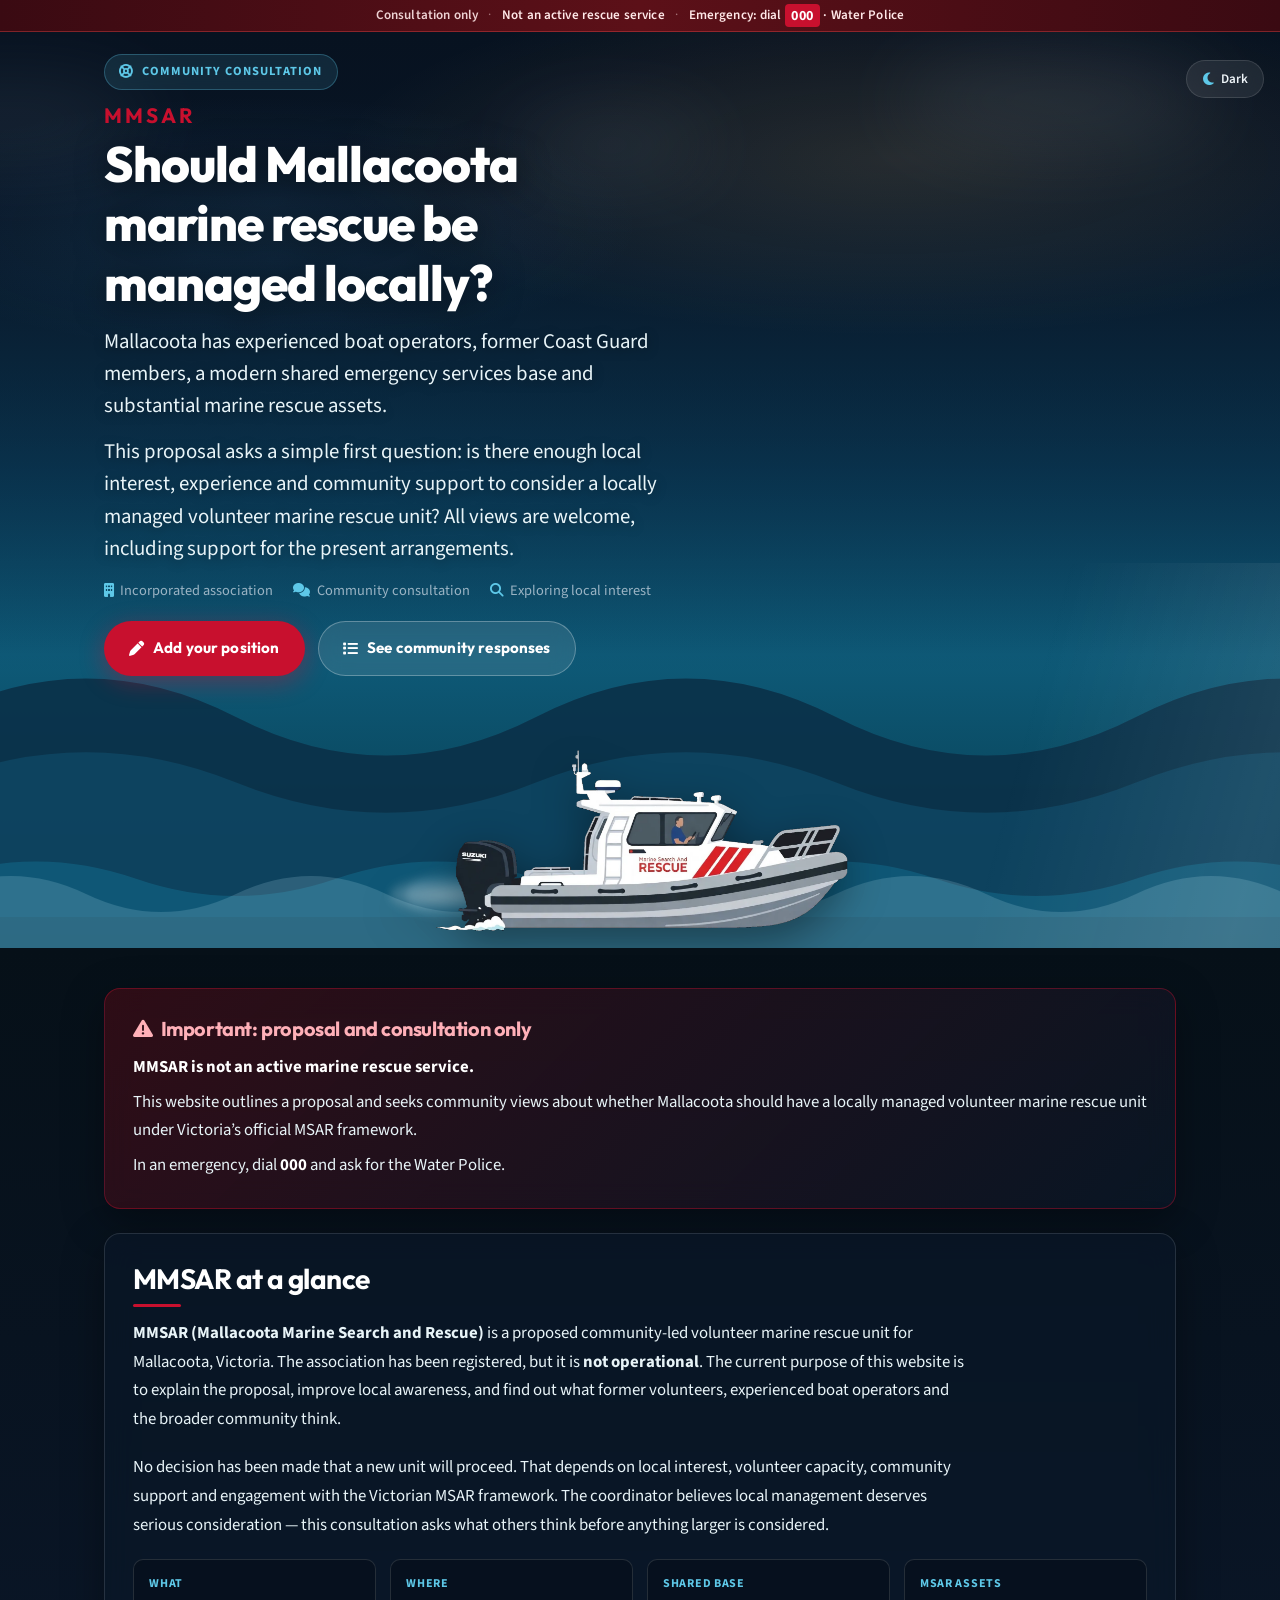
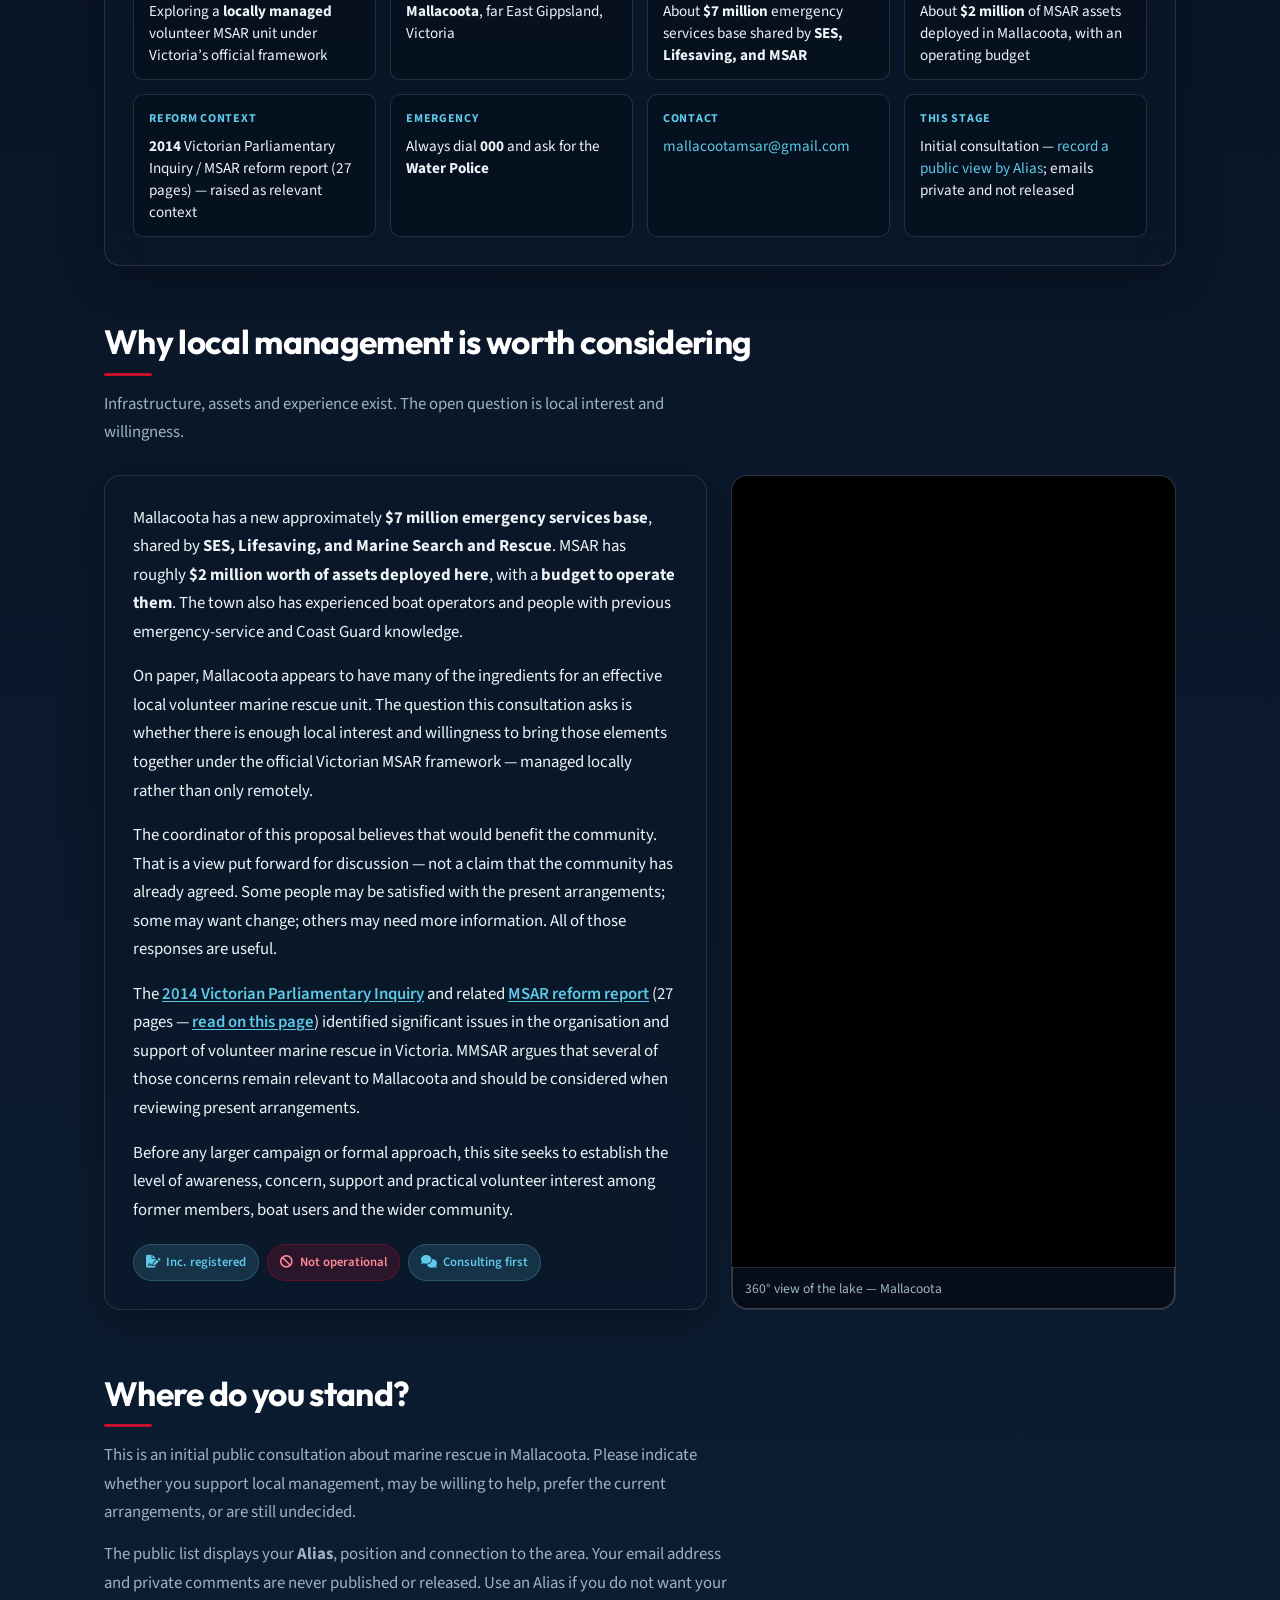
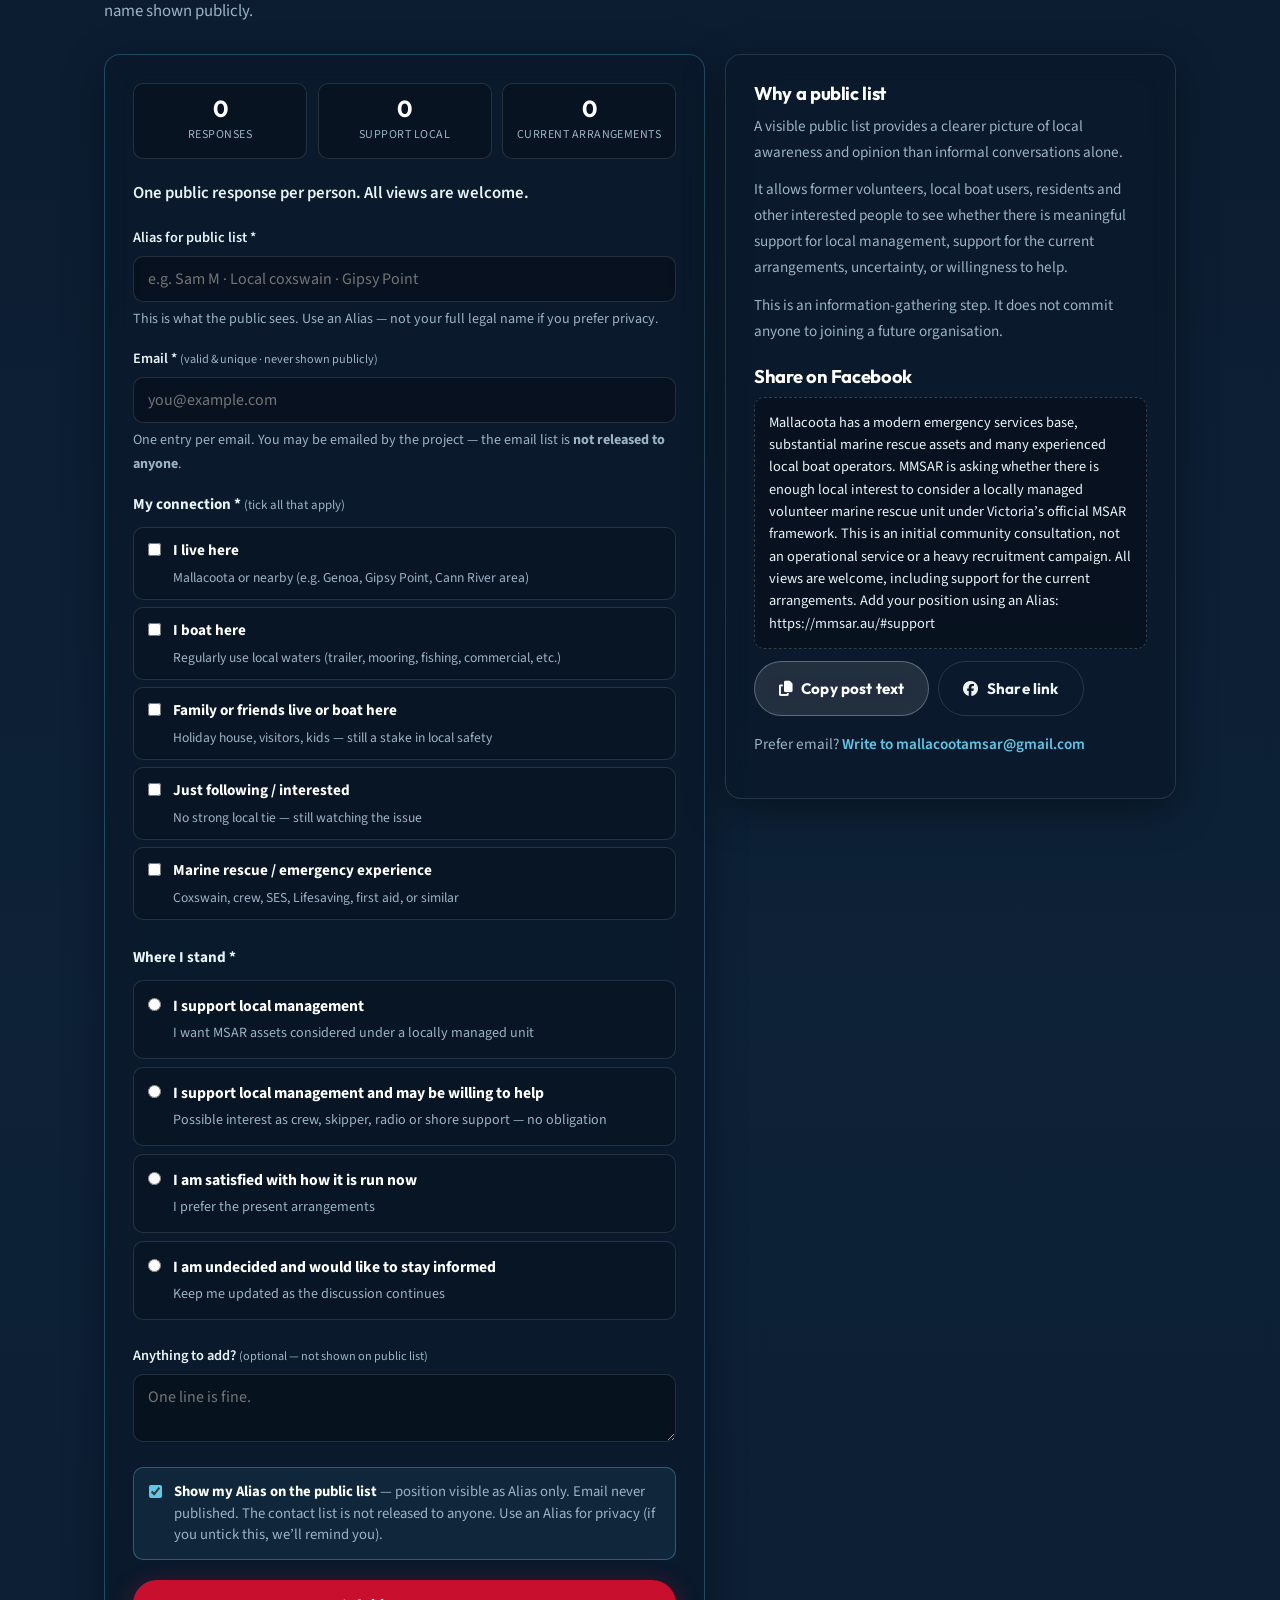
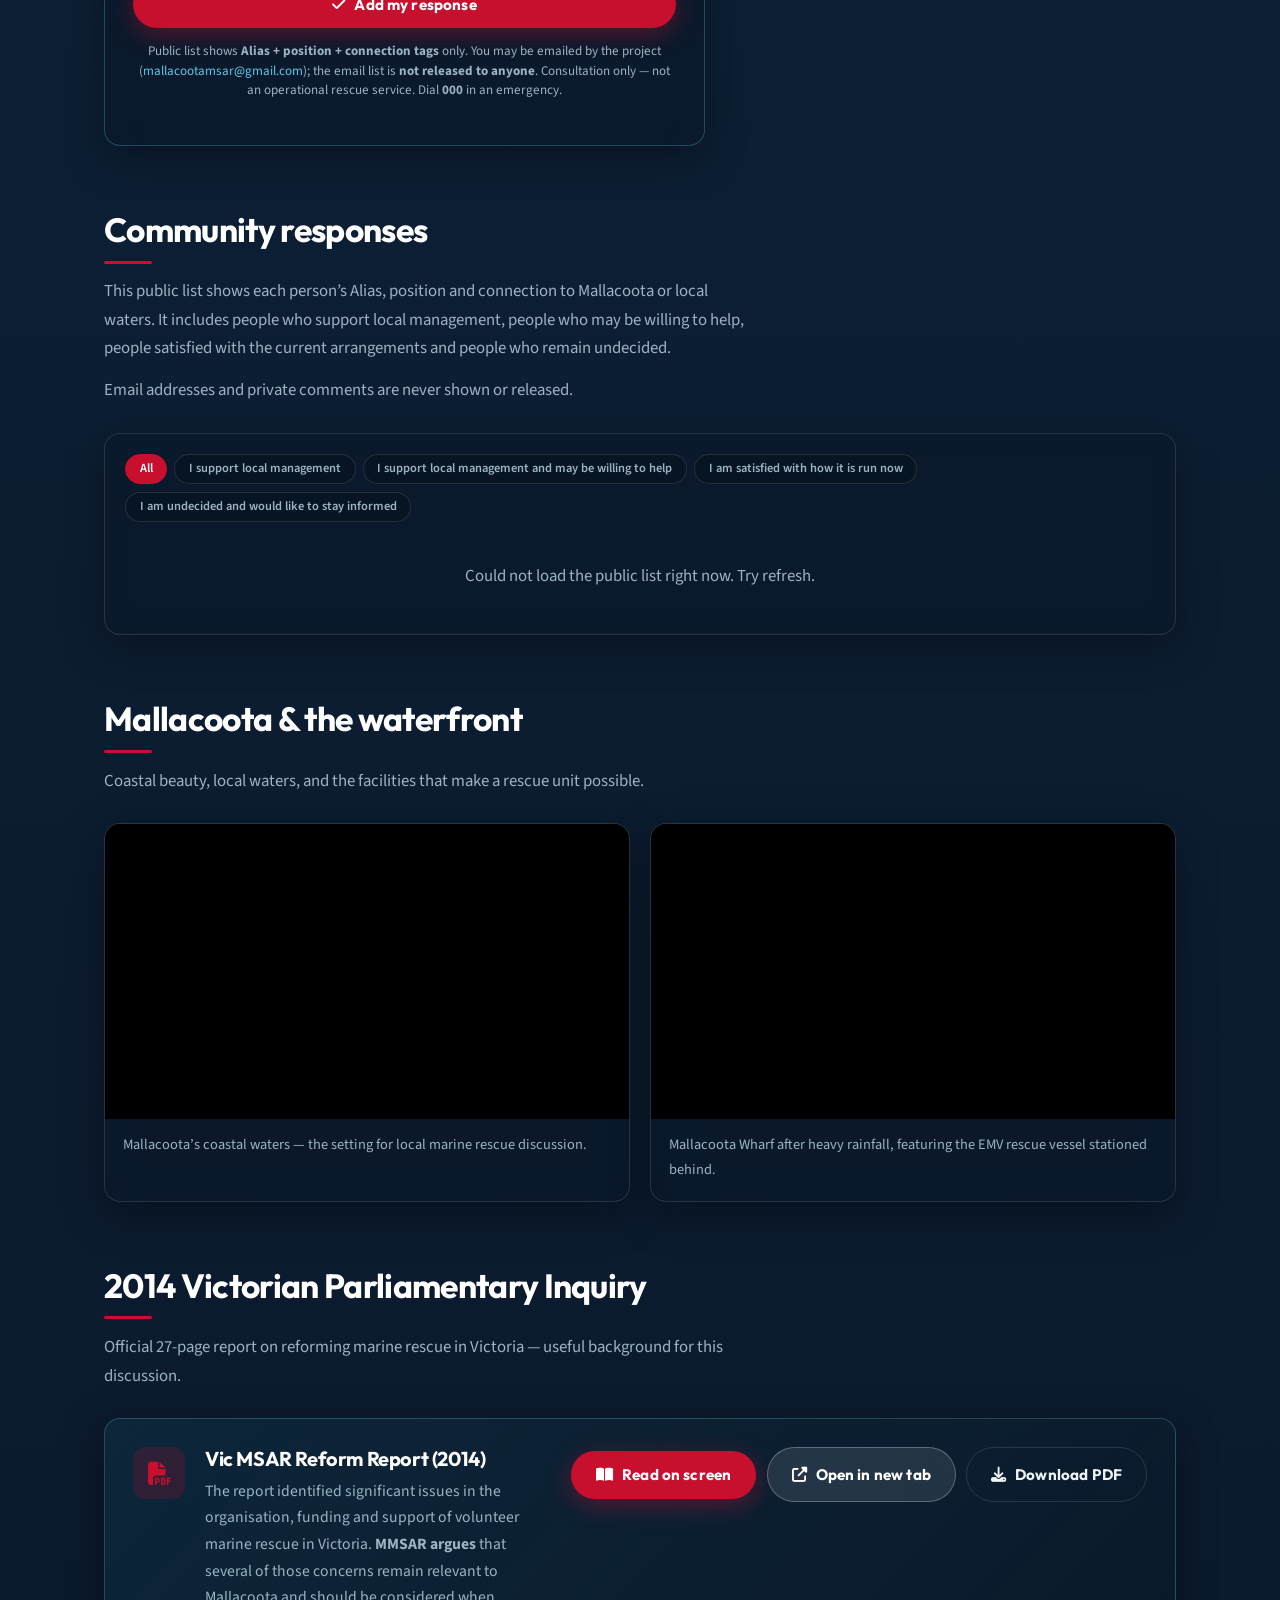
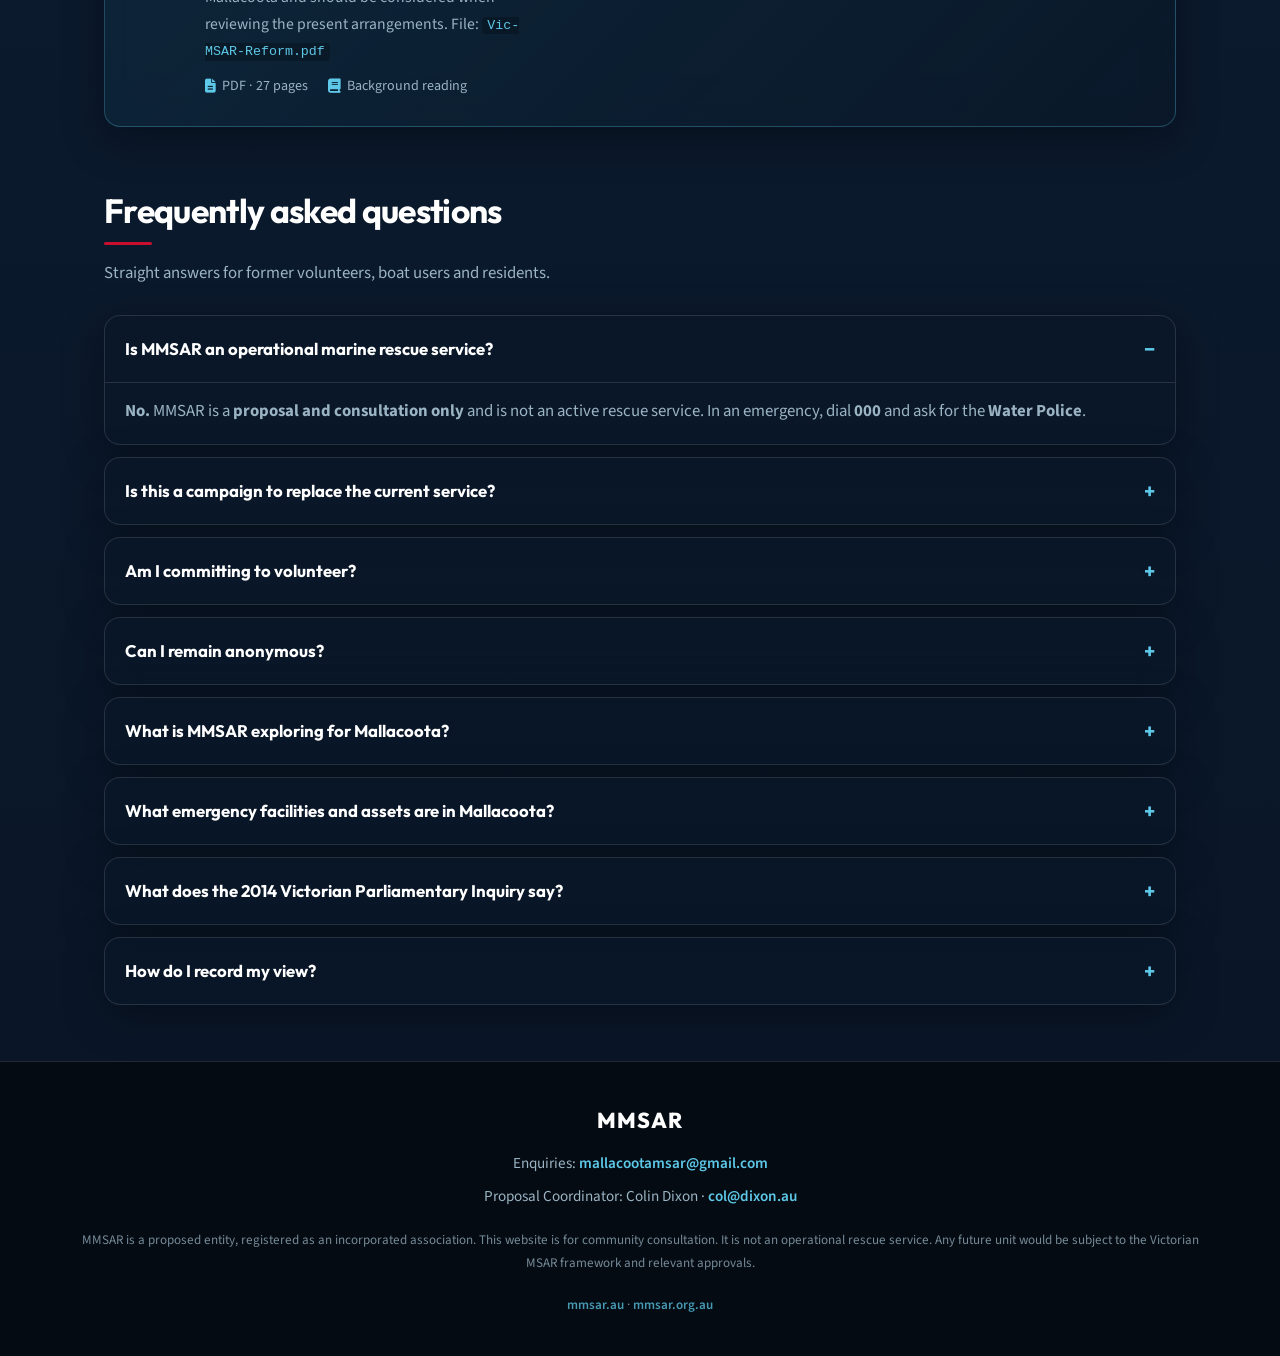
==== commit 112045fa: "Align meta and intent labels with consultation wording Exact OG/twitter/description text; list.php b" ====
--- a/index.html
+++ b/index.html
@@ -13,7 +13,7 @@
   <meta charset="UTF-8">
   <meta name="viewport" content="width=device-width, initial-scale=1.0">
   <title>MMSAR — Mallacoota Marine Search and Rescue Proposal (Local MSAR)</title>
-  <meta name="description" content="Initial community consultation: should Mallacoota marine rescue be managed locally? $7m shared emergency base, ~$2m MSAR assets. All views welcome. Not an operational service — dial 000 in an emergency.">
+  <meta name="description" content="Mallacoota has a modern shared emergency base, substantial marine rescue assets and experienced local boat operators. An initial community consultation — all views welcome, including support for the current arrangements.">
   <meta name="keywords" content="MMSAR, Mallacoota, marine search and rescue, MSAR, local marine rescue, Victoria, SES, Lifesaving, boat rescue">
   <meta name="author" content="MMSAR — Mallacoota Marine Search and Rescue (proposed)">
   <meta name="robots" content="index, follow, max-image-preview:large, max-snippet:-1">
@@ -29,7 +29,7 @@
   <meta property="og:type" content="website">
   <meta property="og:url" content="https://mmsar.au/">
   <meta property="og:title" content="Should Mallacoota marine rescue be managed locally?">
-  <meta property="og:description" content="Initial community consultation. Modern base, substantial MSAR assets, experienced locals. All views welcome — including support for current arrangements. Alias list: mmsar.au">
+  <meta property="og:description" content="Mallacoota has a modern shared emergency base, substantial marine rescue assets and experienced local boat operators. An initial community consultation — all views welcome, including support for the current arrangements.">
   <meta property="og:image" content="https://mmsar.au/images/og-card.jpg">
   <meta property="og:image:width" content="1200">
   <meta property="og:image:height" content="630">
@@ -40,7 +40,7 @@
   <!-- Twitter / X -->
   <meta name="twitter:card" content="summary_large_image">
   <meta name="twitter:title" content="Should Mallacoota marine rescue be managed locally?">
-  <meta name="twitter:description" content="Initial community consultation. Modern base, substantial MSAR assets, experienced locals. All views welcome — including support for current arrangements.">
+  <meta name="twitter:description" content="Mallacoota has a modern shared emergency base, substantial marine rescue assets and experienced local boat operators. An initial community consultation — all views welcome, including support for the current arrangements.">
   <meta name="twitter:image" content="https://mmsar.au/images/og-card.jpg">
 
   <link rel="icon" href="favicon.ico" sizes="any">
@@ -51,7 +51,7 @@
   <link rel="preconnect" href="https://fonts.gstatic.com" crossorigin>
   <link href="https://fonts.googleapis.com/css2?family=Outfit:wght@500;600;700;800&family=Source+Sans+3:wght@400;500;600;700&display=swap" rel="stylesheet">
   <link rel="stylesheet" href="https://cdnjs.cloudflare.com/ajax/libs/font-awesome/6.5.2/css/all.min.css">
-  <link rel="stylesheet" href="styles.css?v=18">
+  <link rel="stylesheet" href="styles.css?v=19">
 
   <!-- Structured data for search + AI -->
   <script type="application/ld+json">
@@ -626,10 +626,10 @@
       <div class="card voices-card">
         <div class="voices-filters" id="voices-filters" role="tablist">
           <button type="button" class="voices-filter is-active" data-filter="all">All</button>
-          <button type="button" class="voices-filter" data-filter="support">Local management</button>
-          <button type="button" class="voices-filter" data-filter="volunteer">Local + help</button>
-          <button type="button" class="voices-filter" data-filter="status_quo">Current arrangements</button>
-          <button type="button" class="voices-filter" data-filter="informed">Undecided</button>
+          <button type="button" class="voices-filter" data-filter="support">I support local management</button>
+          <button type="button" class="voices-filter" data-filter="volunteer">I support local management and may be willing to help</button>
+          <button type="button" class="voices-filter" data-filter="status_quo">I am satisfied with how it is run now</button>
+          <button type="button" class="voices-filter" data-filter="informed">I am undecided and would like to stay informed</button>
         </div>
         <div id="voices-list" class="voices-list" aria-live="polite">
           <p class="voices-empty">Loading community responses…</p>
@@ -869,6 +869,6 @@
     </div>
   </div>
 
-  <script src="main.js?v=18"></script>
+  <script src="main.js?v=19"></script>
 </body>
 </html>
--- a/styles.css
+++ b/styles.css
@@ -1012,10 +1012,13 @@
   border: 1px solid var(--glass-border);
   background: rgba(0, 0, 0, 0.2);
   color: var(--text-muted);
-  font-size: 0.85rem;
+  font-size: 0.78rem;
   font-weight: 600;
   cursor: pointer;
   transition: background 0.2s, border-color 0.2s, color 0.2s;
+  line-height: 1.25;
+  max-width: 100%;
+  text-align: left;
 }
 .voices-filter:hover {
   border-color: rgba(255, 255, 255, 0.3);
@@ -1640,8 +1643,14 @@
     gap: 0.35rem;
   }
   .voices-filter {
-    font-size: 0.78rem;
-    padding: 0.4rem 0.65rem;
+    font-size: 0.72rem;
+    padding: 0.4rem 0.55rem;
+  }
+  .voice-badge {
+    white-space: normal;
+    text-align: left;
+    line-height: 1.25;
+    max-width: 100%;
   }
   .voice-row {
     grid-template-columns: 1fr;
